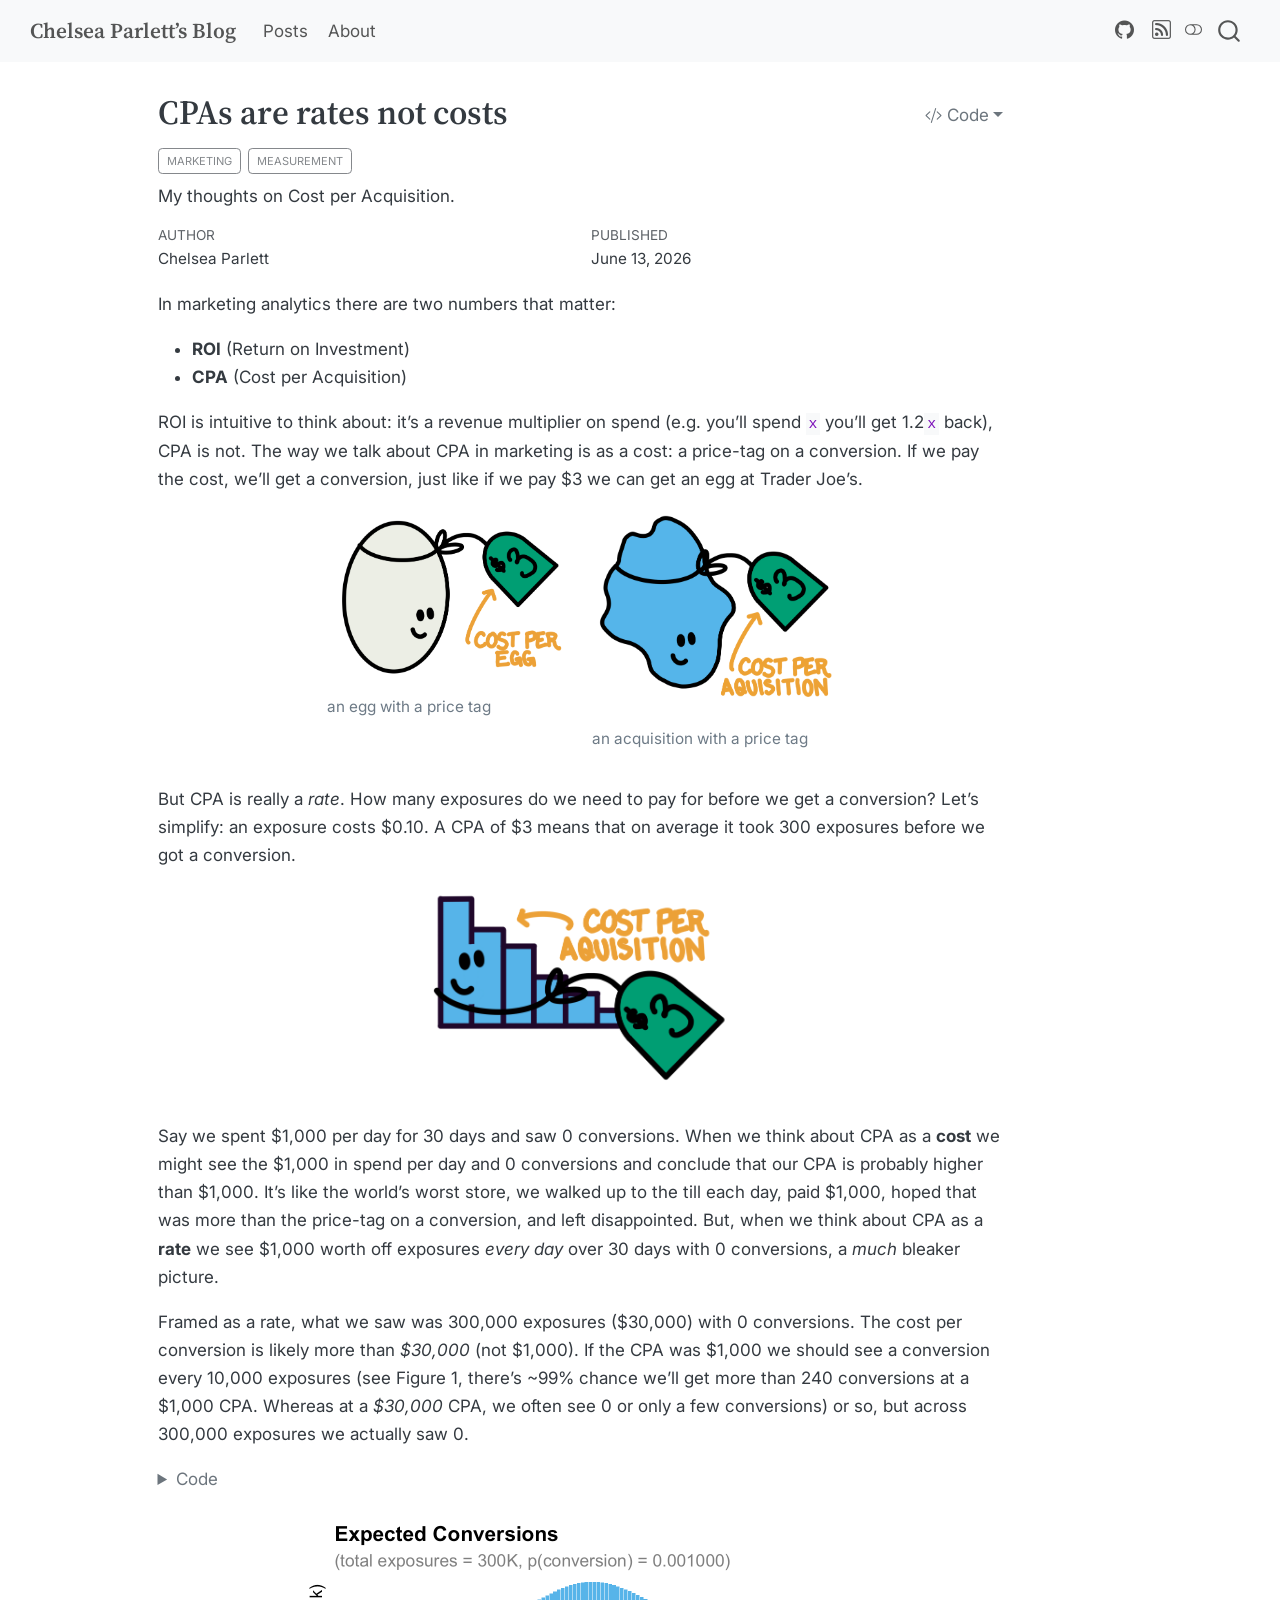
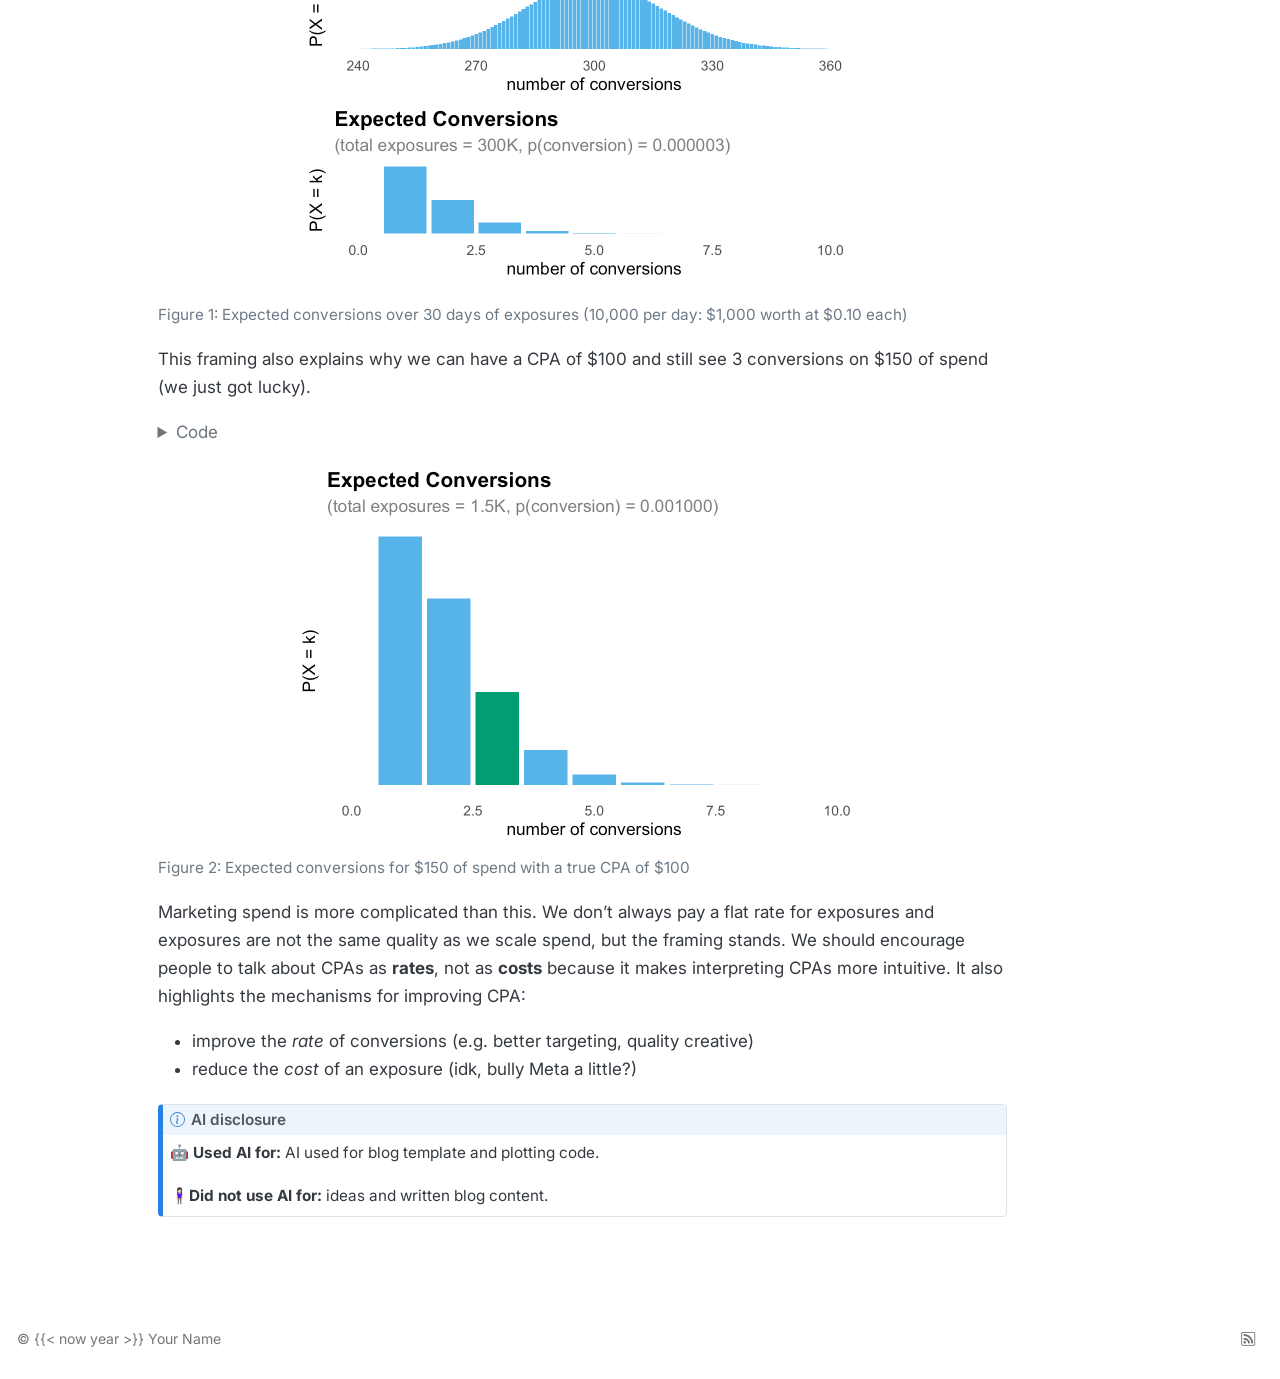
==== docs/posts/2026-06-13-cpa/index.html @ 763ab8b7 "fixed typo" ====
<!DOCTYPE html>
<html xmlns="http://www.w3.org/1999/xhtml" lang="en" xml:lang="en"><head>

<meta charset="utf-8">
<meta name="generator" content="quarto-1.7.33">

<meta name="viewport" content="width=device-width, initial-scale=1.0, user-scalable=yes">

<meta name="author" content="Chelsea Parlett">
<meta name="dcterms.date" content="2026-06-13">
<meta name="description" content="My thoughts on Cost per Acquisition.">

<title>CPAs are rates not costs – Chelsea Parlett’s Blog</title>
<style>
code{white-space: pre-wrap;}
span.smallcaps{font-variant: small-caps;}
div.columns{display: flex; gap: min(4vw, 1.5em);}
div.column{flex: auto; overflow-x: auto;}
div.hanging-indent{margin-left: 1.5em; text-indent: -1.5em;}
ul.task-list{list-style: none;}
ul.task-list li input[type="checkbox"] {
  width: 0.8em;
  margin: 0 0.8em 0.2em -1em; /* quarto-specific, see https://github.com/quarto-dev/quarto-cli/issues/4556 */ 
  vertical-align: middle;
}
/* CSS for syntax highlighting */
html { -webkit-text-size-adjust: 100%; }
pre > code.sourceCode { white-space: pre; position: relative; }
pre > code.sourceCode > span { display: inline-block; line-height: 1.25; }
pre > code.sourceCode > span:empty { height: 1.2em; }
.sourceCode { overflow: visible; }
code.sourceCode > span { color: inherit; text-decoration: inherit; }
div.sourceCode { margin: 1em 0; }
pre.sourceCode { margin: 0; }
@media screen {
div.sourceCode { overflow: auto; }
}
@media print {
pre > code.sourceCode { white-space: pre-wrap; }
pre > code.sourceCode > span { text-indent: -5em; padding-left: 5em; }
}
pre.numberSource code
  { counter-reset: source-line 0; }
pre.numberSource code > span
  { position: relative; left: -4em; counter-increment: source-line; }
pre.numberSource code > span > a:first-child::before
  { content: counter(source-line);
    position: relative; left: -1em; text-align: right; vertical-align: baseline;
    border: none; display: inline-block;
    -webkit-touch-callout: none; -webkit-user-select: none;
    -khtml-user-select: none; -moz-user-select: none;
    -ms-user-select: none; user-select: none;
    padding: 0 4px; width: 4em;
  }
pre.numberSource { margin-left: 3em;  padding-left: 4px; }
div.sourceCode
  {   }
@media screen {
pre > code.sourceCode > span > a:first-child::before { text-decoration: underline; }
}
</style>


<script src="../../site_libs/quarto-nav/quarto-nav.js"></script>
<script src="../../site_libs/quarto-nav/headroom.min.js"></script>
<script src="../../site_libs/clipboard/clipboard.min.js"></script>
<script src="../../site_libs/quarto-search/autocomplete.umd.js"></script>
<script src="../../site_libs/quarto-search/fuse.min.js"></script>
<script src="../../site_libs/quarto-search/quarto-search.js"></script>
<meta name="quarto:offset" content="../../">
<script src="../../site_libs/quarto-html/quarto.js" type="module"></script>
<script src="../../site_libs/quarto-html/tabsets/tabsets.js" type="module"></script>
<script src="../../site_libs/quarto-html/popper.min.js"></script>
<script src="../../site_libs/quarto-html/tippy.umd.min.js"></script>
<script src="../../site_libs/quarto-html/anchor.min.js"></script>
<link href="../../site_libs/quarto-html/tippy.css" rel="stylesheet">
<link href="../../site_libs/quarto-html/quarto-syntax-highlighting-59898bd1c6b9d2bb783127feaa000c76.css" rel="stylesheet" class="quarto-color-scheme" id="quarto-text-highlighting-styles">
<link href="../../site_libs/quarto-html/quarto-syntax-highlighting-dark-d329e753491efaeac79c98c4b193a686.css" rel="stylesheet" class="quarto-color-scheme quarto-color-alternate" id="quarto-text-highlighting-styles">
<link href="../../site_libs/quarto-html/quarto-syntax-highlighting-59898bd1c6b9d2bb783127feaa000c76.css" rel="stylesheet" class="quarto-color-scheme-extra" id="quarto-text-highlighting-styles">
<script src="../../site_libs/bootstrap/bootstrap.min.js"></script>
<link href="../../site_libs/bootstrap/bootstrap-icons.css" rel="stylesheet">
<link href="../../site_libs/bootstrap/bootstrap-3fb32d8e5eb810f35914033a44e38000.min.css" rel="stylesheet" append-hash="true" class="quarto-color-scheme" id="quarto-bootstrap" data-mode="light">
<link href="../../site_libs/bootstrap/bootstrap-dark-bc5a96fab0b6ddd3ded71b1564d7704a.min.css" rel="stylesheet" append-hash="true" class="quarto-color-scheme quarto-color-alternate" id="quarto-bootstrap" data-mode="dark">
<link href="../../site_libs/bootstrap/bootstrap-3fb32d8e5eb810f35914033a44e38000.min.css" rel="stylesheet" append-hash="true" class="quarto-color-scheme-extra" id="quarto-bootstrap" data-mode="light">
<script id="quarto-search-options" type="application/json">{
  "location": "navbar",
  "copy-button": false,
  "collapse-after": 3,
  "panel-placement": "end",
  "type": "overlay",
  "limit": 50,
  "keyboard-shortcut": [
    "f",
    "/",
    "s"
  ],
  "show-item-context": false,
  "language": {
    "search-no-results-text": "No results",
    "search-matching-documents-text": "matching documents",
    "search-copy-link-title": "Copy link to search",
    "search-hide-matches-text": "Hide additional matches",
    "search-more-match-text": "more match in this document",
    "search-more-matches-text": "more matches in this document",
    "search-clear-button-title": "Clear",
    "search-text-placeholder": "",
    "search-detached-cancel-button-title": "Cancel",
    "search-submit-button-title": "Submit",
    "search-label": "Search"
  }
}</script>


<link rel="stylesheet" href="../../styles.css">
</head>

<body class="nav-fixed quarto-light"><script id="quarto-html-before-body" type="application/javascript">
    const toggleBodyColorMode = (bsSheetEl) => {
      const mode = bsSheetEl.getAttribute("data-mode");
      const bodyEl = window.document.querySelector("body");
      if (mode === "dark") {
        bodyEl.classList.add("quarto-dark");
        bodyEl.classList.remove("quarto-light");
      } else {
        bodyEl.classList.add("quarto-light");
        bodyEl.classList.remove("quarto-dark");
      }
    }
    const toggleBodyColorPrimary = () => {
      const bsSheetEl = window.document.querySelector("link#quarto-bootstrap:not([rel=disabled-stylesheet])");
      if (bsSheetEl) {
        toggleBodyColorMode(bsSheetEl);
      }
    }
    const setColorSchemeToggle = (alternate) => {
      const toggles = window.document.querySelectorAll('.quarto-color-scheme-toggle');
      for (let i=0; i < toggles.length; i++) {
        const toggle = toggles[i];
        if (toggle) {
          if (alternate) {
            toggle.classList.add("alternate");
          } else {
            toggle.classList.remove("alternate");
          }
        }
      }
    };
    const toggleColorMode = (alternate) => {
      // Switch the stylesheets
      const primaryStylesheets = window.document.querySelectorAll('link.quarto-color-scheme:not(.quarto-color-alternate)');
      const alternateStylesheets = window.document.querySelectorAll('link.quarto-color-scheme.quarto-color-alternate');
      manageTransitions('#quarto-margin-sidebar .nav-link', false);
      if (alternate) {
        // note: dark is layered on light, we don't disable primary!
        enableStylesheet(alternateStylesheets);
        for (const sheetNode of alternateStylesheets) {
          if (sheetNode.id === "quarto-bootstrap") {
            toggleBodyColorMode(sheetNode);
          }
        }
      } else {
        disableStylesheet(alternateStylesheets);
        enableStylesheet(primaryStylesheets)
        toggleBodyColorPrimary();
      }
      manageTransitions('#quarto-margin-sidebar .nav-link', true);
      // Switch the toggles
      setColorSchemeToggle(alternate)
      // Hack to workaround the fact that safari doesn't
      // properly recolor the scrollbar when toggling (#1455)
      if (navigator.userAgent.indexOf('Safari') > 0 && navigator.userAgent.indexOf('Chrome') == -1) {
        manageTransitions("body", false);
        window.scrollTo(0, 1);
        setTimeout(() => {
          window.scrollTo(0, 0);
          manageTransitions("body", true);
        }, 40);
      }
    }
    const disableStylesheet = (stylesheets) => {
      for (let i=0; i < stylesheets.length; i++) {
        const stylesheet = stylesheets[i];
        stylesheet.rel = 'disabled-stylesheet';
      }
    }
    const enableStylesheet = (stylesheets) => {
      for (let i=0; i < stylesheets.length; i++) {
        const stylesheet = stylesheets[i];
        if(stylesheet.rel !== 'stylesheet') { // for Chrome, which will still FOUC without this check
          stylesheet.rel = 'stylesheet';
        }
      }
    }
    const manageTransitions = (selector, allowTransitions) => {
      const els = window.document.querySelectorAll(selector);
      for (let i=0; i < els.length; i++) {
        const el = els[i];
        if (allowTransitions) {
          el.classList.remove('notransition');
        } else {
          el.classList.add('notransition');
        }
      }
    }
    const isFileUrl = () => {
      return window.location.protocol === 'file:';
    }
    const hasAlternateSentinel = () => {
      let styleSentinel = getColorSchemeSentinel();
      if (styleSentinel !== null) {
        return styleSentinel === "alternate";
      } else {
        return false;
      }
    }
    const setStyleSentinel = (alternate) => {
      const value = alternate ? "alternate" : "default";
      if (!isFileUrl()) {
        window.localStorage.setItem("quarto-color-scheme", value);
      } else {
        localAlternateSentinel = value;
      }
    }
    const getColorSchemeSentinel = () => {
      if (!isFileUrl()) {
        const storageValue = window.localStorage.getItem("quarto-color-scheme");
        return storageValue != null ? storageValue : localAlternateSentinel;
      } else {
        return localAlternateSentinel;
      }
    }
    const toggleGiscusIfUsed = (isAlternate, darkModeDefault) => {
      const baseTheme = document.querySelector('#giscus-base-theme')?.value ?? 'light';
      const alternateTheme = document.querySelector('#giscus-alt-theme')?.value ?? 'dark';
      let newTheme = '';
      if(authorPrefersDark) {
        newTheme = isAlternate ? baseTheme : alternateTheme;
      } else {
        newTheme = isAlternate ? alternateTheme : baseTheme;
      }
      const changeGiscusTheme = () => {
        // From: https://github.com/giscus/giscus/issues/336
        const sendMessage = (message) => {
          const iframe = document.querySelector('iframe.giscus-frame');
          if (!iframe) return;
          iframe.contentWindow.postMessage({ giscus: message }, 'https://giscus.app');
        }
        sendMessage({
          setConfig: {
            theme: newTheme
          }
        });
      }
      const isGiscussLoaded = window.document.querySelector('iframe.giscus-frame') !== null;
      if (isGiscussLoaded) {
        changeGiscusTheme();
      }
    };
    const authorPrefersDark = false;
    const darkModeDefault = authorPrefersDark;
      document.querySelector('link#quarto-text-highlighting-styles.quarto-color-scheme-extra').rel = 'disabled-stylesheet';
      document.querySelector('link#quarto-bootstrap.quarto-color-scheme-extra').rel = 'disabled-stylesheet';
    let localAlternateSentinel = darkModeDefault ? 'alternate' : 'default';
    // Dark / light mode switch
    window.quartoToggleColorScheme = () => {
      // Read the current dark / light value
      let toAlternate = !hasAlternateSentinel();
      toggleColorMode(toAlternate);
      setStyleSentinel(toAlternate);
      toggleGiscusIfUsed(toAlternate, darkModeDefault);
      window.dispatchEvent(new Event('resize'));
    };
    // Switch to dark mode if need be
    if (hasAlternateSentinel()) {
      toggleColorMode(true);
    } else {
      toggleColorMode(false);
    }
  </script>

<div id="quarto-search-results"></div>
  <header id="quarto-header" class="headroom fixed-top">
    <nav class="navbar navbar-expand-lg " data-bs-theme="dark">
      <div class="navbar-container container-fluid">
      <div class="navbar-brand-container mx-auto">
    <a class="navbar-brand" href="../../index.html">
    <span class="navbar-title">Chelsea Parlett’s Blog</span>
    </a>
  </div>
            <div id="quarto-search" class="" title="Search"></div>
          <button class="navbar-toggler" type="button" data-bs-toggle="collapse" data-bs-target="#navbarCollapse" aria-controls="navbarCollapse" role="menu" aria-expanded="false" aria-label="Toggle navigation" onclick="if (window.quartoToggleHeadroom) { window.quartoToggleHeadroom(); }">
  <span class="navbar-toggler-icon"></span>
</button>
          <div class="collapse navbar-collapse" id="navbarCollapse">
            <ul class="navbar-nav navbar-nav-scroll me-auto">
  <li class="nav-item">
    <a class="nav-link" href="../../index.html"> 
<span class="menu-text">Posts</span></a>
  </li>  
  <li class="nav-item">
    <a class="nav-link" href="../../about.html"> 
<span class="menu-text">About</span></a>
  </li>  
</ul>
            <ul class="navbar-nav navbar-nav-scroll ms-auto">
  <li class="nav-item compact">
    <a class="nav-link" href="https://github.com/chelseaparlett"> <i class="bi bi-github" role="img" aria-label="GitHub">
</i> 
<span class="menu-text"></span></a>
  </li>  
  <li class="nav-item compact">
    <a class="nav-link" href="../../index.xml"> <i class="bi bi-rss" role="img" aria-label="RSS">
</i> 
<span class="menu-text"></span></a>
  </li>  
</ul>
          </div> <!-- /navcollapse -->
            <div class="quarto-navbar-tools">
  <a href="" class="quarto-color-scheme-toggle quarto-navigation-tool  px-1" onclick="window.quartoToggleColorScheme(); return false;" title="Toggle dark mode"><i class="bi"></i></a>
</div>
      </div> <!-- /container-fluid -->
    </nav>
</header>
<!-- content -->
<div id="quarto-content" class="quarto-container page-columns page-rows-contents page-layout-article page-navbar">
<!-- sidebar -->
<!-- margin-sidebar -->
    <div id="quarto-margin-sidebar" class="sidebar margin-sidebar zindex-bottom">
        
    </div>
<!-- main -->
<main class="content" id="quarto-document-content">


<header id="title-block-header" class="quarto-title-block default">
<div class="quarto-title">
<div class="quarto-title-block"><div><h1 class="title">CPAs are rates not costs</h1><button type="button" class="btn code-tools-button dropdown-toggle" id="quarto-code-tools-menu" data-bs-toggle="dropdown" aria-expanded="false"><i class="bi"></i> Code</button><ul class="dropdown-menu dropdown-menu-end" aria-labelelledby="quarto-code-tools-menu"><li><a id="quarto-show-all-code" class="dropdown-item" href="javascript:void(0)" role="button">Show All Code</a></li><li><a id="quarto-hide-all-code" class="dropdown-item" href="javascript:void(0)" role="button">Hide All Code</a></li><li><hr class="dropdown-divider"></li><li><a id="quarto-view-source" class="dropdown-item" href="javascript:void(0)" role="button">View Source</a></li></ul></div></div>
  <div class="quarto-categories">
    <div class="quarto-category">marketing</div>
    <div class="quarto-category">measurement</div>
  </div>
  </div>

<div>
  <div class="description">
    My thoughts on Cost per Acquisition.
  </div>
</div>


<div class="quarto-title-meta">

    <div>
    <div class="quarto-title-meta-heading">Author</div>
    <div class="quarto-title-meta-contents">
             <p>Chelsea Parlett </p>
          </div>
  </div>
    
    <div>
    <div class="quarto-title-meta-heading">Published</div>
    <div class="quarto-title-meta-contents">
      <p class="date">June 13, 2026</p>
    </div>
  </div>
  
    
  </div>
  


</header>


<p>In marketing analytics there are two numbers that matter:</p>
<ul>
<li><strong>ROI</strong> (Return on Investment)</li>
<li><strong>CPA</strong> (Cost per Acquisition)</li>
</ul>
<p>ROI is intuitive to think about: it’s a revenue multiplier on spend (e.g.&nbsp;you’ll spend <code>x</code> you’ll get 1.2<code>x</code> back), CPA is not. The way we talk about CPA in marketing is as a cost: a price-tag on a conversion. If we pay the cost, we’ll get a conversion, just like if we pay $3 we can get an egg at Trader Joe’s.</p>
<div style="width: 60%; margin: 0 auto;">
<div class="quarto-layout-panel" data-layout="[30,30]">
<div class="quarto-layout-row">
<div class="quarto-layout-cell" style="flex-basis: 50.0%;justify-content: flex-start;">
<div class="quarto-figure quarto-figure-center">
<figure class="figure">
<p><img src="costperegg.png" class="img-fluid figure-img" width="423"></p>
<figcaption>an egg with a price tag</figcaption>
</figure>
</div>
</div>
<div class="quarto-layout-cell" style="flex-basis: 50.0%;justify-content: flex-start;">
<div class="quarto-figure quarto-figure-center">
<figure class="figure">
<p><img src="costperacquisition.png" class="img-fluid figure-img" width="394"></p>
<figcaption>an acquisition with a price tag</figcaption>
</figure>
</div>
</div>
</div>
</div>
</div>
<p>But CPA is really a <em>rate</em>. How many exposures do we need to pay for before we get a conversion? Let’s simplify: an exposure costs $0.10. A CPA of $3 means that on average it took 300 exposures before we got a conversion.</p>
<div class="quarto-figure quarto-figure-center">
<figure class="figure">
<p><img src="costperacquisitionrate.png" class="img-fluid quarto-figure quarto-figure-center figure-img" width="328"></p>
</figure>
</div>
<p>Say we spent $1,000 per day for 30 days and saw 0 conversions. When we think about CPA as a <strong>cost</strong> we might see the $1,000 in spend per day and 0 conversions and conclude that our CPA is probably higher than $1,000. It’s like the world’s worst store, we walked up to the till each day, paid $1,000, hoped that was more than the price-tag on a conversion, and left disappointed. But, when we think about CPA as a <strong>rate</strong> we see $1,000 worth off exposures <em>every day</em> over 30 days with 0 conversions, a <em>much</em> bleaker picture.</p>
<p>Framed as a rate, what we saw was 300,000 exposures ($30,000) with 0 conversions. The cost per conversion is likely more than <em>$30,000</em> (not $1,000). If the CPA was $1,000 we should see a conversion every 10,000 exposures (see Figure 1, there’s ~99% chance we’ll get more than 240 conversions at a $1,000 CPA. Whereas at a <em>$30,000</em> CPA, we often see 0 or only a few conversions) or so, but across 300,000 exposures we actually saw 0.</p>
<div class="cell">
<details class="code-fold">
<summary>Code</summary>
<div class="sourceCode cell-code" id="cb1"><pre class="sourceCode r code-with-copy"><code class="sourceCode r"><span id="cb1-1"><a href="#cb1-1" aria-hidden="true" tabindex="-1"></a><span class="fu">library</span>(ggplot2)</span>
<span id="cb1-2"><a href="#cb1-2" aria-hidden="true" tabindex="-1"></a><span class="fu">library</span>(patchwork)</span>
<span id="cb1-3"><a href="#cb1-3" aria-hidden="true" tabindex="-1"></a></span>
<span id="cb1-4"><a href="#cb1-4" aria-hidden="true" tabindex="-1"></a>plot_binomial <span class="ot">&lt;-</span> <span class="cf">function</span>(n, p, min, max) {</span>
<span id="cb1-5"><a href="#cb1-5" aria-hidden="true" tabindex="-1"></a>  k <span class="ot">&lt;-</span> <span class="dv">0</span><span class="sc">:</span>n</span>
<span id="cb1-6"><a href="#cb1-6" aria-hidden="true" tabindex="-1"></a>  prob <span class="ot">&lt;-</span> <span class="fu">dbinom</span>(k, <span class="at">size =</span> n, <span class="at">prob =</span> p)</span>
<span id="cb1-7"><a href="#cb1-7" aria-hidden="true" tabindex="-1"></a>  </span>
<span id="cb1-8"><a href="#cb1-8" aria-hidden="true" tabindex="-1"></a>  df <span class="ot">&lt;-</span> <span class="fu">data.frame</span>(<span class="at">k =</span> k, <span class="at">prob =</span> prob)</span>
<span id="cb1-9"><a href="#cb1-9" aria-hidden="true" tabindex="-1"></a>  </span>
<span id="cb1-10"><a href="#cb1-10" aria-hidden="true" tabindex="-1"></a>  <span class="fu">ggplot</span>(df, <span class="fu">aes</span>(<span class="at">x =</span> k, <span class="at">y =</span> prob)) <span class="sc">+</span></span>
<span id="cb1-11"><a href="#cb1-11" aria-hidden="true" tabindex="-1"></a>    <span class="fu">geom_histogram</span>(<span class="at">stat =</span> <span class="st">"identity"</span>, <span class="at">fill =</span> <span class="st">"#56B4E9"</span>) <span class="sc">+</span></span>
<span id="cb1-12"><a href="#cb1-12" aria-hidden="true" tabindex="-1"></a>    <span class="fu">labs</span>(</span>
<span id="cb1-13"><a href="#cb1-13" aria-hidden="true" tabindex="-1"></a>      <span class="at">title =</span> <span class="st">"Expected Conversions"</span>,</span>
<span id="cb1-14"><a href="#cb1-14" aria-hidden="true" tabindex="-1"></a>      <span class="at">subtitle =</span> <span class="fu">sprintf</span>(<span class="st">"(total exposures = %.0fK, p(conversion) = %.6f)"</span>, n<span class="sc">/</span><span class="dv">1000</span>, p),</span>
<span id="cb1-15"><a href="#cb1-15" aria-hidden="true" tabindex="-1"></a>      <span class="at">x =</span> <span class="st">"number of conversions"</span>,</span>
<span id="cb1-16"><a href="#cb1-16" aria-hidden="true" tabindex="-1"></a>      <span class="at">y =</span> <span class="st">"P(X = k)"</span></span>
<span id="cb1-17"><a href="#cb1-17" aria-hidden="true" tabindex="-1"></a>    ) <span class="sc">+</span></span>
<span id="cb1-18"><a href="#cb1-18" aria-hidden="true" tabindex="-1"></a>    <span class="fu">theme_minimal</span>(<span class="at">base_size =</span> <span class="dv">13</span>) <span class="sc">+</span></span>
<span id="cb1-19"><a href="#cb1-19" aria-hidden="true" tabindex="-1"></a>    <span class="fu">theme</span>(</span>
<span id="cb1-20"><a href="#cb1-20" aria-hidden="true" tabindex="-1"></a>      <span class="at">panel.grid.major =</span> <span class="fu">element_blank</span>(),</span>
<span id="cb1-21"><a href="#cb1-21" aria-hidden="true" tabindex="-1"></a>      <span class="at">panel.grid.minor   =</span> <span class="fu">element_blank</span>(),</span>
<span id="cb1-22"><a href="#cb1-22" aria-hidden="true" tabindex="-1"></a>      <span class="at">plot.title         =</span> <span class="fu">element_text</span>(<span class="at">face =</span> <span class="st">"bold"</span>),</span>
<span id="cb1-23"><a href="#cb1-23" aria-hidden="true" tabindex="-1"></a>      <span class="at">plot.subtitle      =</span> <span class="fu">element_text</span>(<span class="at">color =</span> <span class="st">"grey50"</span>),</span>
<span id="cb1-24"><a href="#cb1-24" aria-hidden="true" tabindex="-1"></a>      <span class="at">axis.text.y =</span> <span class="fu">element_blank</span>(),</span>
<span id="cb1-25"><a href="#cb1-25" aria-hidden="true" tabindex="-1"></a>      <span class="at">axis.ticks.y =</span> <span class="fu">element_blank</span>()</span>
<span id="cb1-26"><a href="#cb1-26" aria-hidden="true" tabindex="-1"></a>    ) <span class="sc">+</span> </span>
<span id="cb1-27"><a href="#cb1-27" aria-hidden="true" tabindex="-1"></a>    <span class="fu">xlim</span>(<span class="fu">c</span>(min,max))</span>
<span id="cb1-28"><a href="#cb1-28" aria-hidden="true" tabindex="-1"></a>}</span>
<span id="cb1-29"><a href="#cb1-29" aria-hidden="true" tabindex="-1"></a></span>
<span id="cb1-30"><a href="#cb1-30" aria-hidden="true" tabindex="-1"></a><span class="co"># example call</span></span>
<span id="cb1-31"><a href="#cb1-31" aria-hidden="true" tabindex="-1"></a>x <span class="ot">&lt;-</span> <span class="fu">plot_binomial</span>(<span class="at">n =</span> <span class="dv">300000</span>, <span class="at">p =</span> <span class="dv">1</span><span class="sc">/</span><span class="dv">1000</span>,<span class="dv">240</span>,<span class="dv">360</span>)</span>
<span id="cb1-32"><a href="#cb1-32" aria-hidden="true" tabindex="-1"></a>y <span class="ot">&lt;-</span> <span class="fu">plot_binomial</span>(<span class="at">n =</span> <span class="dv">300000</span>, <span class="at">p =</span> <span class="dv">1</span><span class="sc">/</span><span class="dv">300000</span>,<span class="dv">0</span>,<span class="dv">10</span>)</span>
<span id="cb1-33"><a href="#cb1-33" aria-hidden="true" tabindex="-1"></a>x<span class="sc">/</span>y</span></code><button title="Copy to Clipboard" class="code-copy-button"><i class="bi"></i></button></pre></div>
</details>
<div class="cell-output-display">
<div id="fig-binomial-1" class="quarto-float quarto-figure quarto-figure-center anchored">
<figure class="quarto-float quarto-float-fig figure">
<div aria-describedby="fig-binomial-1-caption-0ceaefa1-69ba-4598-a22c-09a6ac19f8ca">
<img src="index_files/figure-html/fig-binomial-1-1.png" class="img-fluid figure-img" width="576">
</div>
<figcaption class="quarto-float-caption-bottom quarto-float-caption quarto-float-fig" id="fig-binomial-1-caption-0ceaefa1-69ba-4598-a22c-09a6ac19f8ca">
Figure&nbsp;1: Expected conversions over 30 days of exposures (10,000 per day: $1,000 worth at $0.10 each)
</figcaption>
</figure>
</div>
</div>
</div>
<p>This framing also explains why we can have a CPA of $100 and still see 3 conversions on $150 of spend (we just got lucky).</p>
<div class="cell">
<details class="code-fold">
<summary>Code</summary>
<div class="sourceCode cell-code" id="cb2"><pre class="sourceCode r code-with-copy"><code class="sourceCode r"><span id="cb2-1"><a href="#cb2-1" aria-hidden="true" tabindex="-1"></a><span class="fu">library</span>(ggplot2)</span>
<span id="cb2-2"><a href="#cb2-2" aria-hidden="true" tabindex="-1"></a><span class="fu">library</span>(patchwork)</span>
<span id="cb2-3"><a href="#cb2-3" aria-hidden="true" tabindex="-1"></a></span>
<span id="cb2-4"><a href="#cb2-4" aria-hidden="true" tabindex="-1"></a>plot_binomial <span class="ot">&lt;-</span> <span class="cf">function</span>(n, p, min, max, <span class="at">hl =</span> <span class="dv">3</span>) {</span>
<span id="cb2-5"><a href="#cb2-5" aria-hidden="true" tabindex="-1"></a>  k <span class="ot">&lt;-</span> <span class="dv">0</span><span class="sc">:</span>n</span>
<span id="cb2-6"><a href="#cb2-6" aria-hidden="true" tabindex="-1"></a>  prob <span class="ot">&lt;-</span> <span class="fu">dbinom</span>(k, <span class="at">size =</span> n, <span class="at">prob =</span> p)</span>
<span id="cb2-7"><a href="#cb2-7" aria-hidden="true" tabindex="-1"></a>  </span>
<span id="cb2-8"><a href="#cb2-8" aria-hidden="true" tabindex="-1"></a>  df <span class="ot">&lt;-</span> <span class="fu">data.frame</span>(<span class="at">k =</span> k, <span class="at">prob =</span> prob)</span>
<span id="cb2-9"><a href="#cb2-9" aria-hidden="true" tabindex="-1"></a>  df<span class="sc">$</span>highlight <span class="ot">&lt;-</span> <span class="fu">ifelse</span>(k <span class="sc">==</span> hl, <span class="st">"yes"</span>, <span class="st">"no"</span>)</span>
<span id="cb2-10"><a href="#cb2-10" aria-hidden="true" tabindex="-1"></a>  </span>
<span id="cb2-11"><a href="#cb2-11" aria-hidden="true" tabindex="-1"></a>  <span class="fu">ggplot</span>(df, <span class="fu">aes</span>(<span class="at">x =</span> k, <span class="at">y =</span> prob, <span class="at">fill =</span> highlight)) <span class="sc">+</span></span>
<span id="cb2-12"><a href="#cb2-12" aria-hidden="true" tabindex="-1"></a>    <span class="fu">geom_histogram</span>(<span class="at">stat =</span> <span class="st">"identity"</span>) <span class="sc">+</span></span>
<span id="cb2-13"><a href="#cb2-13" aria-hidden="true" tabindex="-1"></a>      <span class="fu">scale_fill_manual</span>(<span class="at">values =</span> <span class="fu">c</span>(<span class="st">"yes"</span> <span class="ot">=</span> <span class="st">"#009E73"</span>, <span class="st">"no"</span> <span class="ot">=</span> <span class="st">"#56B4E9"</span>), <span class="at">guide =</span> <span class="st">"none"</span>) <span class="sc">+</span></span>
<span id="cb2-14"><a href="#cb2-14" aria-hidden="true" tabindex="-1"></a>    <span class="fu">labs</span>(</span>
<span id="cb2-15"><a href="#cb2-15" aria-hidden="true" tabindex="-1"></a>      <span class="at">title =</span> <span class="st">"Expected Conversions"</span>,</span>
<span id="cb2-16"><a href="#cb2-16" aria-hidden="true" tabindex="-1"></a>      <span class="at">subtitle =</span> <span class="fu">sprintf</span>(<span class="st">"(total exposures = %.1fK, p(conversion) = %.6f)"</span>, n<span class="sc">/</span><span class="dv">1000</span>, p),</span>
<span id="cb2-17"><a href="#cb2-17" aria-hidden="true" tabindex="-1"></a>      <span class="at">x =</span> <span class="st">"number of conversions"</span>,</span>
<span id="cb2-18"><a href="#cb2-18" aria-hidden="true" tabindex="-1"></a>      <span class="at">y =</span> <span class="st">"P(X = k)"</span></span>
<span id="cb2-19"><a href="#cb2-19" aria-hidden="true" tabindex="-1"></a>    ) <span class="sc">+</span></span>
<span id="cb2-20"><a href="#cb2-20" aria-hidden="true" tabindex="-1"></a>    <span class="fu">theme_minimal</span>(<span class="at">base_size =</span> <span class="dv">13</span>) <span class="sc">+</span></span>
<span id="cb2-21"><a href="#cb2-21" aria-hidden="true" tabindex="-1"></a>    <span class="fu">theme</span>(</span>
<span id="cb2-22"><a href="#cb2-22" aria-hidden="true" tabindex="-1"></a>      <span class="at">panel.grid.major =</span> <span class="fu">element_blank</span>(),</span>
<span id="cb2-23"><a href="#cb2-23" aria-hidden="true" tabindex="-1"></a>      <span class="at">panel.grid.minor   =</span> <span class="fu">element_blank</span>(),</span>
<span id="cb2-24"><a href="#cb2-24" aria-hidden="true" tabindex="-1"></a>      <span class="at">plot.title         =</span> <span class="fu">element_text</span>(<span class="at">face =</span> <span class="st">"bold"</span>),</span>
<span id="cb2-25"><a href="#cb2-25" aria-hidden="true" tabindex="-1"></a>      <span class="at">plot.subtitle      =</span> <span class="fu">element_text</span>(<span class="at">color =</span> <span class="st">"grey50"</span>),</span>
<span id="cb2-26"><a href="#cb2-26" aria-hidden="true" tabindex="-1"></a>      <span class="at">axis.text.y =</span> <span class="fu">element_blank</span>(),</span>
<span id="cb2-27"><a href="#cb2-27" aria-hidden="true" tabindex="-1"></a>      <span class="at">axis.ticks.y =</span> <span class="fu">element_blank</span>()</span>
<span id="cb2-28"><a href="#cb2-28" aria-hidden="true" tabindex="-1"></a>    ) <span class="sc">+</span> </span>
<span id="cb2-29"><a href="#cb2-29" aria-hidden="true" tabindex="-1"></a>    <span class="fu">xlim</span>(<span class="fu">c</span>(min,max))</span>
<span id="cb2-30"><a href="#cb2-30" aria-hidden="true" tabindex="-1"></a>}</span>
<span id="cb2-31"><a href="#cb2-31" aria-hidden="true" tabindex="-1"></a></span>
<span id="cb2-32"><a href="#cb2-32" aria-hidden="true" tabindex="-1"></a><span class="co"># example call</span></span>
<span id="cb2-33"><a href="#cb2-33" aria-hidden="true" tabindex="-1"></a>x <span class="ot">&lt;-</span> <span class="fu">plot_binomial</span>(<span class="at">n =</span> <span class="dv">150</span><span class="sc">/</span><span class="fl">0.1</span>, <span class="co"># 0.10 per conversion</span></span>
<span id="cb2-34"><a href="#cb2-34" aria-hidden="true" tabindex="-1"></a>                   <span class="at">p =</span> <span class="dv">1</span><span class="sc">/</span>(<span class="dv">100</span><span class="sc">/</span><span class="fl">0.1</span>), <span class="co"># expect conversion every 100/0.1 exposures</span></span>
<span id="cb2-35"><a href="#cb2-35" aria-hidden="true" tabindex="-1"></a>                  <span class="dv">0</span>,<span class="dv">10</span>)</span>
<span id="cb2-36"><a href="#cb2-36" aria-hidden="true" tabindex="-1"></a>x</span></code><button title="Copy to Clipboard" class="code-copy-button"><i class="bi"></i></button></pre></div>
</details>
<div class="cell-output-display">
<div id="fig-binomial-2" class="quarto-float quarto-figure quarto-figure-center anchored">
<figure class="quarto-float quarto-float-fig figure">
<div aria-describedby="fig-binomial-2-caption-0ceaefa1-69ba-4598-a22c-09a6ac19f8ca">
<img src="index_files/figure-html/fig-binomial-2-1.png" class="img-fluid figure-img" width="576">
</div>
<figcaption class="quarto-float-caption-bottom quarto-float-caption quarto-float-fig" id="fig-binomial-2-caption-0ceaefa1-69ba-4598-a22c-09a6ac19f8ca">
Figure&nbsp;2: Expected conversions for $150 of spend with a true CPA of $100
</figcaption>
</figure>
</div>
</div>
</div>
<p>Marketing spend is more complicated than this. We don’t always pay a flat rate for exposures and exposures are not the same quality as we scale spend, but the framing stands. We should encourage people to talk about CPAs as <strong>rates</strong>, not as <strong>costs</strong> because it makes interpreting CPAs more intuitive. It also highlights the mechanisms for improving CPA:</p>
<ul>
<li>improve the <em>rate</em> of conversions (e.g.&nbsp;better targeting, quality creative)</li>
<li>reduce the <em>cost</em> of an exposure (idk, bully Meta a little?)</li>
</ul>
<div class="callout callout-style-default callout-note callout-titled" title="AI disclosure">
<div class="callout-header d-flex align-content-center">
<div class="callout-icon-container">
<i class="callout-icon"></i>
</div>
<div class="callout-title-container flex-fill">
AI disclosure
</div>
</div>
<div class="callout-body-container callout-body">
<p>🤖 <strong>Used AI for:</strong> AI used for blog template and plotting code.</p>
<p><strong>🧍🏻‍♀️Did not use AI for:</strong> ideas and written blog content.</p>
</div>
</div>


<!-- -->


</main> <!-- /main -->
<script id="quarto-html-after-body" type="application/javascript">
  window.document.addEventListener("DOMContentLoaded", function (event) {
    // Ensure there is a toggle, if there isn't float one in the top right
    if (window.document.querySelector('.quarto-color-scheme-toggle') === null) {
      const a = window.document.createElement('a');
      a.classList.add('top-right');
      a.classList.add('quarto-color-scheme-toggle');
      a.href = "";
      a.onclick = function() { try { window.quartoToggleColorScheme(); } catch {} return false; };
      const i = window.document.createElement("i");
      i.classList.add('bi');
      a.appendChild(i);
      window.document.body.appendChild(a);
    }
    setColorSchemeToggle(hasAlternateSentinel())
    const icon = "";
    const anchorJS = new window.AnchorJS();
    anchorJS.options = {
      placement: 'right',
      icon: icon
    };
    anchorJS.add('.anchored');
    const isCodeAnnotation = (el) => {
      for (const clz of el.classList) {
        if (clz.startsWith('code-annotation-')) {                     
          return true;
        }
      }
      return false;
    }
    const onCopySuccess = function(e) {
      // button target
      const button = e.trigger;
      // don't keep focus
      button.blur();
      // flash "checked"
      button.classList.add('code-copy-button-checked');
      var currentTitle = button.getAttribute("title");
      button.setAttribute("title", "Copied!");
      let tooltip;
      if (window.bootstrap) {
        button.setAttribute("data-bs-toggle", "tooltip");
        button.setAttribute("data-bs-placement", "left");
        button.setAttribute("data-bs-title", "Copied!");
        tooltip = new bootstrap.Tooltip(button, 
          { trigger: "manual", 
            customClass: "code-copy-button-tooltip",
            offset: [0, -8]});
        tooltip.show();    
      }
      setTimeout(function() {
        if (tooltip) {
          tooltip.hide();
          button.removeAttribute("data-bs-title");
          button.removeAttribute("data-bs-toggle");
          button.removeAttribute("data-bs-placement");
        }
        button.setAttribute("title", currentTitle);
        button.classList.remove('code-copy-button-checked');
      }, 1000);
      // clear code selection
      e.clearSelection();
    }
    const getTextToCopy = function(trigger) {
        const codeEl = trigger.previousElementSibling.cloneNode(true);
        for (const childEl of codeEl.children) {
          if (isCodeAnnotation(childEl)) {
            childEl.remove();
          }
        }
        return codeEl.innerText;
    }
    const clipboard = new window.ClipboardJS('.code-copy-button:not([data-in-quarto-modal])', {
      text: getTextToCopy
    });
    clipboard.on('success', onCopySuccess);
    if (window.document.getElementById('quarto-embedded-source-code-modal')) {
      const clipboardModal = new window.ClipboardJS('.code-copy-button[data-in-quarto-modal]', {
        text: getTextToCopy,
        container: window.document.getElementById('quarto-embedded-source-code-modal')
      });
      clipboardModal.on('success', onCopySuccess);
    }
    const viewSource = window.document.getElementById('quarto-view-source') ||
                       window.document.getElementById('quarto-code-tools-source');
    if (viewSource) {
      const sourceUrl = viewSource.getAttribute("data-quarto-source-url");
      viewSource.addEventListener("click", function(e) {
        if (sourceUrl) {
          // rstudio viewer pane
          if (/\bcapabilities=\b/.test(window.location)) {
            window.open(sourceUrl);
          } else {
            window.location.href = sourceUrl;
          }
        } else {
          const modal = new bootstrap.Modal(document.getElementById('quarto-embedded-source-code-modal'));
          modal.show();
        }
        return false;
      });
    }
    function toggleCodeHandler(show) {
      return function(e) {
        const detailsSrc = window.document.querySelectorAll(".cell > details > .sourceCode");
        for (let i=0; i<detailsSrc.length; i++) {
          const details = detailsSrc[i].parentElement;
          if (show) {
            details.open = true;
          } else {
            details.removeAttribute("open");
          }
        }
        const cellCodeDivs = window.document.querySelectorAll(".cell > .sourceCode");
        const fromCls = show ? "hidden" : "unhidden";
        const toCls = show ? "unhidden" : "hidden";
        for (let i=0; i<cellCodeDivs.length; i++) {
          const codeDiv = cellCodeDivs[i];
          if (codeDiv.classList.contains(fromCls)) {
            codeDiv.classList.remove(fromCls);
            codeDiv.classList.add(toCls);
          } 
        }
        return false;
      }
    }
    const hideAllCode = window.document.getElementById("quarto-hide-all-code");
    if (hideAllCode) {
      hideAllCode.addEventListener("click", toggleCodeHandler(false));
    }
    const showAllCode = window.document.getElementById("quarto-show-all-code");
    if (showAllCode) {
      showAllCode.addEventListener("click", toggleCodeHandler(true));
    }
      var localhostRegex = new RegExp(/^(?:http|https):\/\/localhost\:?[0-9]*\//);
      var mailtoRegex = new RegExp(/^mailto:/);
        var filterRegex = new RegExp("https:\/\/chelseaparlett\.github\.io\/your-repo\/");
      var isInternal = (href) => {
          return filterRegex.test(href) || localhostRegex.test(href) || mailtoRegex.test(href);
      }
      // Inspect non-navigation links and adorn them if external
     var links = window.document.querySelectorAll('a[href]:not(.nav-link):not(.navbar-brand):not(.toc-action):not(.sidebar-link):not(.sidebar-item-toggle):not(.pagination-link):not(.no-external):not([aria-hidden]):not(.dropdown-item):not(.quarto-navigation-tool):not(.about-link)');
      for (var i=0; i<links.length; i++) {
        const link = links[i];
        if (!isInternal(link.href)) {
          // undo the damage that might have been done by quarto-nav.js in the case of
          // links that we want to consider external
          if (link.dataset.originalHref !== undefined) {
            link.href = link.dataset.originalHref;
          }
        }
      }
    function tippyHover(el, contentFn, onTriggerFn, onUntriggerFn) {
      const config = {
        allowHTML: true,
        maxWidth: 500,
        delay: 100,
        arrow: false,
        appendTo: function(el) {
            return el.parentElement;
        },
        interactive: true,
        interactiveBorder: 10,
        theme: 'quarto',
        placement: 'bottom-start',
      };
      if (contentFn) {
        config.content = contentFn;
      }
      if (onTriggerFn) {
        config.onTrigger = onTriggerFn;
      }
      if (onUntriggerFn) {
        config.onUntrigger = onUntriggerFn;
      }
      window.tippy(el, config); 
    }
    const noterefs = window.document.querySelectorAll('a[role="doc-noteref"]');
    for (var i=0; i<noterefs.length; i++) {
      const ref = noterefs[i];
      tippyHover(ref, function() {
        // use id or data attribute instead here
        let href = ref.getAttribute('data-footnote-href') || ref.getAttribute('href');
        try { href = new URL(href).hash; } catch {}
        const id = href.replace(/^#\/?/, "");
        const note = window.document.getElementById(id);
        if (note) {
          return note.innerHTML;
        } else {
          return "";
        }
      });
    }
    const xrefs = window.document.querySelectorAll('a.quarto-xref');
    const processXRef = (id, note) => {
      // Strip column container classes
      const stripColumnClz = (el) => {
        el.classList.remove("page-full", "page-columns");
        if (el.children) {
          for (const child of el.children) {
            stripColumnClz(child);
          }
        }
      }
      stripColumnClz(note)
      if (id === null || id.startsWith('sec-')) {
        // Special case sections, only their first couple elements
        const container = document.createElement("div");
        if (note.children && note.children.length > 2) {
          container.appendChild(note.children[0].cloneNode(true));
          for (let i = 1; i < note.children.length; i++) {
            const child = note.children[i];
            if (child.tagName === "P" && child.innerText === "") {
              continue;
            } else {
              container.appendChild(child.cloneNode(true));
              break;
            }
          }
          if (window.Quarto?.typesetMath) {
            window.Quarto.typesetMath(container);
          }
          return container.innerHTML
        } else {
          if (window.Quarto?.typesetMath) {
            window.Quarto.typesetMath(note);
          }
          return note.innerHTML;
        }
      } else {
        // Remove any anchor links if they are present
        const anchorLink = note.querySelector('a.anchorjs-link');
        if (anchorLink) {
          anchorLink.remove();
        }
        if (window.Quarto?.typesetMath) {
          window.Quarto.typesetMath(note);
        }
        if (note.classList.contains("callout")) {
          return note.outerHTML;
        } else {
          return note.innerHTML;
        }
      }
    }
    for (var i=0; i<xrefs.length; i++) {
      const xref = xrefs[i];
      tippyHover(xref, undefined, function(instance) {
        instance.disable();
        let url = xref.getAttribute('href');
        let hash = undefined; 
        if (url.startsWith('#')) {
          hash = url;
        } else {
          try { hash = new URL(url).hash; } catch {}
        }
        if (hash) {
          const id = hash.replace(/^#\/?/, "");
          const note = window.document.getElementById(id);
          if (note !== null) {
            try {
              const html = processXRef(id, note.cloneNode(true));
              instance.setContent(html);
            } finally {
              instance.enable();
              instance.show();
            }
          } else {
            // See if we can fetch this
            fetch(url.split('#')[0])
            .then(res => res.text())
            .then(html => {
              const parser = new DOMParser();
              const htmlDoc = parser.parseFromString(html, "text/html");
              const note = htmlDoc.getElementById(id);
              if (note !== null) {
                const html = processXRef(id, note);
                instance.setContent(html);
              } 
            }).finally(() => {
              instance.enable();
              instance.show();
            });
          }
        } else {
          // See if we can fetch a full url (with no hash to target)
          // This is a special case and we should probably do some content thinning / targeting
          fetch(url)
          .then(res => res.text())
          .then(html => {
            const parser = new DOMParser();
            const htmlDoc = parser.parseFromString(html, "text/html");
            const note = htmlDoc.querySelector('main.content');
            if (note !== null) {
              // This should only happen for chapter cross references
              // (since there is no id in the URL)
              // remove the first header
              if (note.children.length > 0 && note.children[0].tagName === "HEADER") {
                note.children[0].remove();
              }
              const html = processXRef(null, note);
              instance.setContent(html);
            } 
          }).finally(() => {
            instance.enable();
            instance.show();
          });
        }
      }, function(instance) {
      });
    }
        let selectedAnnoteEl;
        const selectorForAnnotation = ( cell, annotation) => {
          let cellAttr = 'data-code-cell="' + cell + '"';
          let lineAttr = 'data-code-annotation="' +  annotation + '"';
          const selector = 'span[' + cellAttr + '][' + lineAttr + ']';
          return selector;
        }
        const selectCodeLines = (annoteEl) => {
          const doc = window.document;
          const targetCell = annoteEl.getAttribute("data-target-cell");
          const targetAnnotation = annoteEl.getAttribute("data-target-annotation");
          const annoteSpan = window.document.querySelector(selectorForAnnotation(targetCell, targetAnnotation));
          const lines = annoteSpan.getAttribute("data-code-lines").split(",");
          const lineIds = lines.map((line) => {
            return targetCell + "-" + line;
          })
          let top = null;
          let height = null;
          let parent = null;
          if (lineIds.length > 0) {
              //compute the position of the single el (top and bottom and make a div)
              const el = window.document.getElementById(lineIds[0]);
              top = el.offsetTop;
              height = el.offsetHeight;
              parent = el.parentElement.parentElement;
            if (lineIds.length > 1) {
              const lastEl = window.document.getElementById(lineIds[lineIds.length - 1]);
              const bottom = lastEl.offsetTop + lastEl.offsetHeight;
              height = bottom - top;
            }
            if (top !== null && height !== null && parent !== null) {
              // cook up a div (if necessary) and position it 
              let div = window.document.getElementById("code-annotation-line-highlight");
              if (div === null) {
                div = window.document.createElement("div");
                div.setAttribute("id", "code-annotation-line-highlight");
                div.style.position = 'absolute';
                parent.appendChild(div);
              }
              div.style.top = top - 2 + "px";
              div.style.height = height + 4 + "px";
              div.style.left = 0;
              let gutterDiv = window.document.getElementById("code-annotation-line-highlight-gutter");
              if (gutterDiv === null) {
                gutterDiv = window.document.createElement("div");
                gutterDiv.setAttribute("id", "code-annotation-line-highlight-gutter");
                gutterDiv.style.position = 'absolute';
                const codeCell = window.document.getElementById(targetCell);
                const gutter = codeCell.querySelector('.code-annotation-gutter');
                gutter.appendChild(gutterDiv);
              }
              gutterDiv.style.top = top - 2 + "px";
              gutterDiv.style.height = height + 4 + "px";
            }
            selectedAnnoteEl = annoteEl;
          }
        };
        const unselectCodeLines = () => {
          const elementsIds = ["code-annotation-line-highlight", "code-annotation-line-highlight-gutter"];
          elementsIds.forEach((elId) => {
            const div = window.document.getElementById(elId);
            if (div) {
              div.remove();
            }
          });
          selectedAnnoteEl = undefined;
        };
          // Handle positioning of the toggle
      window.addEventListener(
        "resize",
        throttle(() => {
          elRect = undefined;
          if (selectedAnnoteEl) {
            selectCodeLines(selectedAnnoteEl);
          }
        }, 10)
      );
      function throttle(fn, ms) {
      let throttle = false;
      let timer;
        return (...args) => {
          if(!throttle) { // first call gets through
              fn.apply(this, args);
              throttle = true;
          } else { // all the others get throttled
              if(timer) clearTimeout(timer); // cancel #2
              timer = setTimeout(() => {
                fn.apply(this, args);
                timer = throttle = false;
              }, ms);
          }
        };
      }
        // Attach click handler to the DT
        const annoteDls = window.document.querySelectorAll('dt[data-target-cell]');
        for (const annoteDlNode of annoteDls) {
          annoteDlNode.addEventListener('click', (event) => {
            const clickedEl = event.target;
            if (clickedEl !== selectedAnnoteEl) {
              unselectCodeLines();
              const activeEl = window.document.querySelector('dt[data-target-cell].code-annotation-active');
              if (activeEl) {
                activeEl.classList.remove('code-annotation-active');
              }
              selectCodeLines(clickedEl);
              clickedEl.classList.add('code-annotation-active');
            } else {
              // Unselect the line
              unselectCodeLines();
              clickedEl.classList.remove('code-annotation-active');
            }
          });
        }
    const findCites = (el) => {
      const parentEl = el.parentElement;
      if (parentEl) {
        const cites = parentEl.dataset.cites;
        if (cites) {
          return {
            el,
            cites: cites.split(' ')
          };
        } else {
          return findCites(el.parentElement)
        }
      } else {
        return undefined;
      }
    };
    var bibliorefs = window.document.querySelectorAll('a[role="doc-biblioref"]');
    for (var i=0; i<bibliorefs.length; i++) {
      const ref = bibliorefs[i];
      const citeInfo = findCites(ref);
      if (citeInfo) {
        tippyHover(citeInfo.el, function() {
          var popup = window.document.createElement('div');
          citeInfo.cites.forEach(function(cite) {
            var citeDiv = window.document.createElement('div');
            citeDiv.classList.add('hanging-indent');
            citeDiv.classList.add('csl-entry');
            var biblioDiv = window.document.getElementById('ref-' + cite);
            if (biblioDiv) {
              citeDiv.innerHTML = biblioDiv.innerHTML;
            }
            popup.appendChild(citeDiv);
          });
          return popup.innerHTML;
        });
      }
    }
  });
  </script><div class="modal fade" id="quarto-embedded-source-code-modal" tabindex="-1" aria-labelledby="quarto-embedded-source-code-modal-label" aria-hidden="true"><div class="modal-dialog modal-dialog-scrollable"><div class="modal-content"><div class="modal-header"><h5 class="modal-title" id="quarto-embedded-source-code-modal-label">Source Code</h5><button class="btn-close" data-bs-dismiss="modal"></button></div><div class="modal-body"><div class="">
<div class="sourceCode" id="cb3" data-shortcodes="false"><pre class="sourceCode markdown code-with-copy"><code class="sourceCode markdown"><span id="cb3-1"><a href="#cb3-1" aria-hidden="true" tabindex="-1"></a><span class="co">---</span></span>
<span id="cb3-2"><a href="#cb3-2" aria-hidden="true" tabindex="-1"></a><span class="an">title:</span><span class="co"> "CPAs are rates not costs"</span></span>
<span id="cb3-3"><a href="#cb3-3" aria-hidden="true" tabindex="-1"></a><span class="an">description:</span><span class="co"> "My thoughts on Cost per Acquisition."</span></span>
<span id="cb3-4"><a href="#cb3-4" aria-hidden="true" tabindex="-1"></a><span class="an">date:</span><span class="co"> 2026-06-13</span></span>
<span id="cb3-5"><a href="#cb3-5" aria-hidden="true" tabindex="-1"></a><span class="an">categories:</span><span class="co"> [marketing, measurement]</span></span>
<span id="cb3-6"><a href="#cb3-6" aria-hidden="true" tabindex="-1"></a><span class="co">---</span></span>
<span id="cb3-7"><a href="#cb3-7" aria-hidden="true" tabindex="-1"></a></span>
<span id="cb3-8"><a href="#cb3-8" aria-hidden="true" tabindex="-1"></a>In marketing analytics there are two numbers that matter:</span>
<span id="cb3-9"><a href="#cb3-9" aria-hidden="true" tabindex="-1"></a></span>
<span id="cb3-10"><a href="#cb3-10" aria-hidden="true" tabindex="-1"></a><span class="ss">-   </span>**ROI** (Return on Investment)</span>
<span id="cb3-11"><a href="#cb3-11" aria-hidden="true" tabindex="-1"></a><span class="ss">-   </span>**CPA** (Cost per Acquisition)</span>
<span id="cb3-12"><a href="#cb3-12" aria-hidden="true" tabindex="-1"></a></span>
<span id="cb3-13"><a href="#cb3-13" aria-hidden="true" tabindex="-1"></a>ROI is intuitive to think about: it's a revenue multiplier on spend (e.g. you'll spend <span class="in">`x`</span> you'll get 1.2<span class="in">`x`</span> back), CPA is not. The way we talk about CPA in marketing is as a cost: a price-tag on a conversion. If we pay the cost, we'll get a conversion, just like if we pay \$3 we can get an egg at Trader Joe's.</span>
<span id="cb3-14"><a href="#cb3-14" aria-hidden="true" tabindex="-1"></a></span>
<span id="cb3-15"><a href="#cb3-15" aria-hidden="true" tabindex="-1"></a>:::: {style="width: 60%; margin: 0 auto;"}</span>
<span id="cb3-16"><a href="#cb3-16" aria-hidden="true" tabindex="-1"></a>::: {layout="<span class="co">[</span><span class="ot">30,30</span><span class="co">]</span>"}</span>
<span id="cb3-17"><a href="#cb3-17" aria-hidden="true" tabindex="-1"></a><span class="al">![an egg with a price tag](costperegg.png)</span>{width="423"}</span>
<span id="cb3-18"><a href="#cb3-18" aria-hidden="true" tabindex="-1"></a></span>
<span id="cb3-19"><a href="#cb3-19" aria-hidden="true" tabindex="-1"></a><span class="al">![an acquisition with a price tag](costperacquisition.png)</span>{width="394"}</span>
<span id="cb3-20"><a href="#cb3-20" aria-hidden="true" tabindex="-1"></a>:::</span>
<span id="cb3-21"><a href="#cb3-21" aria-hidden="true" tabindex="-1"></a>::::</span>
<span id="cb3-22"><a href="#cb3-22" aria-hidden="true" tabindex="-1"></a></span>
<span id="cb3-23"><a href="#cb3-23" aria-hidden="true" tabindex="-1"></a>But CPA is really a *rate*. How many exposures do we need to pay for before we get a conversion? Let's simplify: an exposure costs \$0.10. A CPA of \$3 means that on average it took 300 exposures before we got a conversion.</span>
<span id="cb3-24"><a href="#cb3-24" aria-hidden="true" tabindex="-1"></a></span>
<span id="cb3-25"><a href="#cb3-25" aria-hidden="true" tabindex="-1"></a><span class="al">![](costperacquisitionrate.png)</span>{fig-align="center" width="328"}</span>
<span id="cb3-26"><a href="#cb3-26" aria-hidden="true" tabindex="-1"></a></span>
<span id="cb3-27"><a href="#cb3-27" aria-hidden="true" tabindex="-1"></a>Say we spent \$1,000 per day for 30 days and saw 0 conversions. When we think about CPA as a **cost** we might see the \$1,000 in spend per day and 0 conversions and conclude that our CPA is probably higher than \$1,000. It's like the world's worst store, we walked up to the till each day, paid \$1,000, hoped that was more than the price-tag on a conversion, and left disappointed. But, when we think about CPA as a **rate** we see \$1,000 worth off exposures *every day* over 30 days with 0 conversions, a *much* bleaker picture.</span>
<span id="cb3-28"><a href="#cb3-28" aria-hidden="true" tabindex="-1"></a></span>
<span id="cb3-29"><a href="#cb3-29" aria-hidden="true" tabindex="-1"></a>Framed as a rate, what we saw was 300,000 exposures (\$30,000) with 0 conversions. The cost per conversion is likely more than *\$30,000* (not \$1,000). If the CPA was \$1,000 we should see a conversion every 10,000 exposures (see Figure 1, there's ~99% chance we'll get more than 240 conversions at a \$1,000 CPA. Whereas at a *\$30,000* CPA, we often see 0 or only a few conversions) or so, but across 300,000 exposures we actually saw 0.</span>
<span id="cb3-30"><a href="#cb3-30" aria-hidden="true" tabindex="-1"></a></span>
<span id="cb3-33"><a href="#cb3-33" aria-hidden="true" tabindex="-1"></a><span class="in">```{r}</span></span>
<span id="cb3-34"><a href="#cb3-34" aria-hidden="true" tabindex="-1"></a><span class="co">#| label: fig-binomial-1</span></span>
<span id="cb3-35"><a href="#cb3-35" aria-hidden="true" tabindex="-1"></a><span class="co">#| fig-cap: "Expected conversions over 30 days of exposures (10,000 per day: $1,000 worth at $0.10 each) "</span></span>
<span id="cb3-36"><a href="#cb3-36" aria-hidden="true" tabindex="-1"></a><span class="co">#| fig-width: 6</span></span>
<span id="cb3-37"><a href="#cb3-37" aria-hidden="true" tabindex="-1"></a><span class="co">#| fig-height: 4</span></span>
<span id="cb3-38"><a href="#cb3-38" aria-hidden="true" tabindex="-1"></a><span class="co">#| warning: false</span></span>
<span id="cb3-39"><a href="#cb3-39" aria-hidden="true" tabindex="-1"></a></span>
<span id="cb3-40"><a href="#cb3-40" aria-hidden="true" tabindex="-1"></a><span class="fu">library</span>(ggplot2)</span>
<span id="cb3-41"><a href="#cb3-41" aria-hidden="true" tabindex="-1"></a><span class="fu">library</span>(patchwork)</span>
<span id="cb3-42"><a href="#cb3-42" aria-hidden="true" tabindex="-1"></a></span>
<span id="cb3-43"><a href="#cb3-43" aria-hidden="true" tabindex="-1"></a>plot_binomial <span class="ot">&lt;-</span> <span class="cf">function</span>(n, p, min, max) {</span>
<span id="cb3-44"><a href="#cb3-44" aria-hidden="true" tabindex="-1"></a>  k <span class="ot">&lt;-</span> <span class="dv">0</span><span class="sc">:</span>n</span>
<span id="cb3-45"><a href="#cb3-45" aria-hidden="true" tabindex="-1"></a>  prob <span class="ot">&lt;-</span> <span class="fu">dbinom</span>(k, <span class="at">size =</span> n, <span class="at">prob =</span> p)</span>
<span id="cb3-46"><a href="#cb3-46" aria-hidden="true" tabindex="-1"></a>  </span>
<span id="cb3-47"><a href="#cb3-47" aria-hidden="true" tabindex="-1"></a>  df <span class="ot">&lt;-</span> <span class="fu">data.frame</span>(<span class="at">k =</span> k, <span class="at">prob =</span> prob)</span>
<span id="cb3-48"><a href="#cb3-48" aria-hidden="true" tabindex="-1"></a>  </span>
<span id="cb3-49"><a href="#cb3-49" aria-hidden="true" tabindex="-1"></a>  <span class="fu">ggplot</span>(df, <span class="fu">aes</span>(<span class="at">x =</span> k, <span class="at">y =</span> prob)) <span class="sc">+</span></span>
<span id="cb3-50"><a href="#cb3-50" aria-hidden="true" tabindex="-1"></a>    <span class="fu">geom_histogram</span>(<span class="at">stat =</span> <span class="st">"identity"</span>, <span class="at">fill =</span> <span class="st">"#56B4E9"</span>) <span class="sc">+</span></span>
<span id="cb3-51"><a href="#cb3-51" aria-hidden="true" tabindex="-1"></a>    <span class="fu">labs</span>(</span>
<span id="cb3-52"><a href="#cb3-52" aria-hidden="true" tabindex="-1"></a>      <span class="at">title =</span> <span class="st">"Expected Conversions"</span>,</span>
<span id="cb3-53"><a href="#cb3-53" aria-hidden="true" tabindex="-1"></a>      <span class="at">subtitle =</span> <span class="fu">sprintf</span>(<span class="st">"(total exposures = %.0fK, p(conversion) = %.6f)"</span>, n<span class="sc">/</span><span class="dv">1000</span>, p),</span>
<span id="cb3-54"><a href="#cb3-54" aria-hidden="true" tabindex="-1"></a>      <span class="at">x =</span> <span class="st">"number of conversions"</span>,</span>
<span id="cb3-55"><a href="#cb3-55" aria-hidden="true" tabindex="-1"></a>      <span class="at">y =</span> <span class="st">"P(X = k)"</span></span>
<span id="cb3-56"><a href="#cb3-56" aria-hidden="true" tabindex="-1"></a>    ) <span class="sc">+</span></span>
<span id="cb3-57"><a href="#cb3-57" aria-hidden="true" tabindex="-1"></a>    <span class="fu">theme_minimal</span>(<span class="at">base_size =</span> <span class="dv">13</span>) <span class="sc">+</span></span>
<span id="cb3-58"><a href="#cb3-58" aria-hidden="true" tabindex="-1"></a>    <span class="fu">theme</span>(</span>
<span id="cb3-59"><a href="#cb3-59" aria-hidden="true" tabindex="-1"></a>      <span class="at">panel.grid.major =</span> <span class="fu">element_blank</span>(),</span>
<span id="cb3-60"><a href="#cb3-60" aria-hidden="true" tabindex="-1"></a>      <span class="at">panel.grid.minor   =</span> <span class="fu">element_blank</span>(),</span>
<span id="cb3-61"><a href="#cb3-61" aria-hidden="true" tabindex="-1"></a>      <span class="at">plot.title         =</span> <span class="fu">element_text</span>(<span class="at">face =</span> <span class="st">"bold"</span>),</span>
<span id="cb3-62"><a href="#cb3-62" aria-hidden="true" tabindex="-1"></a>      <span class="at">plot.subtitle      =</span> <span class="fu">element_text</span>(<span class="at">color =</span> <span class="st">"grey50"</span>),</span>
<span id="cb3-63"><a href="#cb3-63" aria-hidden="true" tabindex="-1"></a>      <span class="at">axis.text.y =</span> <span class="fu">element_blank</span>(),</span>
<span id="cb3-64"><a href="#cb3-64" aria-hidden="true" tabindex="-1"></a>      <span class="at">axis.ticks.y =</span> <span class="fu">element_blank</span>()</span>
<span id="cb3-65"><a href="#cb3-65" aria-hidden="true" tabindex="-1"></a>    ) <span class="sc">+</span> </span>
<span id="cb3-66"><a href="#cb3-66" aria-hidden="true" tabindex="-1"></a>    <span class="fu">xlim</span>(<span class="fu">c</span>(min,max))</span>
<span id="cb3-67"><a href="#cb3-67" aria-hidden="true" tabindex="-1"></a>}</span>
<span id="cb3-68"><a href="#cb3-68" aria-hidden="true" tabindex="-1"></a></span>
<span id="cb3-69"><a href="#cb3-69" aria-hidden="true" tabindex="-1"></a><span class="co"># example call</span></span>
<span id="cb3-70"><a href="#cb3-70" aria-hidden="true" tabindex="-1"></a>x <span class="ot">&lt;-</span> <span class="fu">plot_binomial</span>(<span class="at">n =</span> <span class="dv">300000</span>, <span class="at">p =</span> <span class="dv">1</span><span class="sc">/</span><span class="dv">1000</span>,<span class="dv">240</span>,<span class="dv">360</span>)</span>
<span id="cb3-71"><a href="#cb3-71" aria-hidden="true" tabindex="-1"></a>y <span class="ot">&lt;-</span> <span class="fu">plot_binomial</span>(<span class="at">n =</span> <span class="dv">300000</span>, <span class="at">p =</span> <span class="dv">1</span><span class="sc">/</span><span class="dv">300000</span>,<span class="dv">0</span>,<span class="dv">10</span>)</span>
<span id="cb3-72"><a href="#cb3-72" aria-hidden="true" tabindex="-1"></a>x<span class="sc">/</span>y</span>
<span id="cb3-73"><a href="#cb3-73" aria-hidden="true" tabindex="-1"></a><span class="in">```</span></span>
<span id="cb3-74"><a href="#cb3-74" aria-hidden="true" tabindex="-1"></a></span>
<span id="cb3-75"><a href="#cb3-75" aria-hidden="true" tabindex="-1"></a>This framing also explains why we can have a CPA of \$100 and still see 3 conversions on \$150 of spend (we just got lucky).</span>
<span id="cb3-76"><a href="#cb3-76" aria-hidden="true" tabindex="-1"></a></span>
<span id="cb3-79"><a href="#cb3-79" aria-hidden="true" tabindex="-1"></a><span class="in">```{r}</span></span>
<span id="cb3-80"><a href="#cb3-80" aria-hidden="true" tabindex="-1"></a><span class="co">#| label: fig-binomial-2</span></span>
<span id="cb3-81"><a href="#cb3-81" aria-hidden="true" tabindex="-1"></a><span class="co">#| fig-cap: "Expected conversions for $150 of spend with a true CPA of $100 "</span></span>
<span id="cb3-82"><a href="#cb3-82" aria-hidden="true" tabindex="-1"></a><span class="co">#| fig-width: 6</span></span>
<span id="cb3-83"><a href="#cb3-83" aria-hidden="true" tabindex="-1"></a><span class="co">#| fig-height: 4</span></span>
<span id="cb3-84"><a href="#cb3-84" aria-hidden="true" tabindex="-1"></a><span class="co">#| warning: false</span></span>
<span id="cb3-85"><a href="#cb3-85" aria-hidden="true" tabindex="-1"></a></span>
<span id="cb3-86"><a href="#cb3-86" aria-hidden="true" tabindex="-1"></a><span class="fu">library</span>(ggplot2)</span>
<span id="cb3-87"><a href="#cb3-87" aria-hidden="true" tabindex="-1"></a><span class="fu">library</span>(patchwork)</span>
<span id="cb3-88"><a href="#cb3-88" aria-hidden="true" tabindex="-1"></a></span>
<span id="cb3-89"><a href="#cb3-89" aria-hidden="true" tabindex="-1"></a>plot_binomial <span class="ot">&lt;-</span> <span class="cf">function</span>(n, p, min, max, <span class="at">hl =</span> <span class="dv">3</span>) {</span>
<span id="cb3-90"><a href="#cb3-90" aria-hidden="true" tabindex="-1"></a>  k <span class="ot">&lt;-</span> <span class="dv">0</span><span class="sc">:</span>n</span>
<span id="cb3-91"><a href="#cb3-91" aria-hidden="true" tabindex="-1"></a>  prob <span class="ot">&lt;-</span> <span class="fu">dbinom</span>(k, <span class="at">size =</span> n, <span class="at">prob =</span> p)</span>
<span id="cb3-92"><a href="#cb3-92" aria-hidden="true" tabindex="-1"></a>  </span>
<span id="cb3-93"><a href="#cb3-93" aria-hidden="true" tabindex="-1"></a>  df <span class="ot">&lt;-</span> <span class="fu">data.frame</span>(<span class="at">k =</span> k, <span class="at">prob =</span> prob)</span>
<span id="cb3-94"><a href="#cb3-94" aria-hidden="true" tabindex="-1"></a>  df<span class="sc">$</span>highlight <span class="ot">&lt;-</span> <span class="fu">ifelse</span>(k <span class="sc">==</span> hl, <span class="st">"yes"</span>, <span class="st">"no"</span>)</span>
<span id="cb3-95"><a href="#cb3-95" aria-hidden="true" tabindex="-1"></a>  </span>
<span id="cb3-96"><a href="#cb3-96" aria-hidden="true" tabindex="-1"></a>  <span class="fu">ggplot</span>(df, <span class="fu">aes</span>(<span class="at">x =</span> k, <span class="at">y =</span> prob, <span class="at">fill =</span> highlight)) <span class="sc">+</span></span>
<span id="cb3-97"><a href="#cb3-97" aria-hidden="true" tabindex="-1"></a>    <span class="fu">geom_histogram</span>(<span class="at">stat =</span> <span class="st">"identity"</span>) <span class="sc">+</span></span>
<span id="cb3-98"><a href="#cb3-98" aria-hidden="true" tabindex="-1"></a>      <span class="fu">scale_fill_manual</span>(<span class="at">values =</span> <span class="fu">c</span>(<span class="st">"yes"</span> <span class="ot">=</span> <span class="st">"#009E73"</span>, <span class="st">"no"</span> <span class="ot">=</span> <span class="st">"#56B4E9"</span>), <span class="at">guide =</span> <span class="st">"none"</span>) <span class="sc">+</span></span>
<span id="cb3-99"><a href="#cb3-99" aria-hidden="true" tabindex="-1"></a>    <span class="fu">labs</span>(</span>
<span id="cb3-100"><a href="#cb3-100" aria-hidden="true" tabindex="-1"></a>      <span class="at">title =</span> <span class="st">"Expected Conversions"</span>,</span>
<span id="cb3-101"><a href="#cb3-101" aria-hidden="true" tabindex="-1"></a>      <span class="at">subtitle =</span> <span class="fu">sprintf</span>(<span class="st">"(total exposures = %.1fK, p(conversion) = %.6f)"</span>, n<span class="sc">/</span><span class="dv">1000</span>, p),</span>
<span id="cb3-102"><a href="#cb3-102" aria-hidden="true" tabindex="-1"></a>      <span class="at">x =</span> <span class="st">"number of conversions"</span>,</span>
<span id="cb3-103"><a href="#cb3-103" aria-hidden="true" tabindex="-1"></a>      <span class="at">y =</span> <span class="st">"P(X = k)"</span></span>
<span id="cb3-104"><a href="#cb3-104" aria-hidden="true" tabindex="-1"></a>    ) <span class="sc">+</span></span>
<span id="cb3-105"><a href="#cb3-105" aria-hidden="true" tabindex="-1"></a>    <span class="fu">theme_minimal</span>(<span class="at">base_size =</span> <span class="dv">13</span>) <span class="sc">+</span></span>
<span id="cb3-106"><a href="#cb3-106" aria-hidden="true" tabindex="-1"></a>    <span class="fu">theme</span>(</span>
<span id="cb3-107"><a href="#cb3-107" aria-hidden="true" tabindex="-1"></a>      <span class="at">panel.grid.major =</span> <span class="fu">element_blank</span>(),</span>
<span id="cb3-108"><a href="#cb3-108" aria-hidden="true" tabindex="-1"></a>      <span class="at">panel.grid.minor   =</span> <span class="fu">element_blank</span>(),</span>
<span id="cb3-109"><a href="#cb3-109" aria-hidden="true" tabindex="-1"></a>      <span class="at">plot.title         =</span> <span class="fu">element_text</span>(<span class="at">face =</span> <span class="st">"bold"</span>),</span>
<span id="cb3-110"><a href="#cb3-110" aria-hidden="true" tabindex="-1"></a>      <span class="at">plot.subtitle      =</span> <span class="fu">element_text</span>(<span class="at">color =</span> <span class="st">"grey50"</span>),</span>
<span id="cb3-111"><a href="#cb3-111" aria-hidden="true" tabindex="-1"></a>      <span class="at">axis.text.y =</span> <span class="fu">element_blank</span>(),</span>
<span id="cb3-112"><a href="#cb3-112" aria-hidden="true" tabindex="-1"></a>      <span class="at">axis.ticks.y =</span> <span class="fu">element_blank</span>()</span>
<span id="cb3-113"><a href="#cb3-113" aria-hidden="true" tabindex="-1"></a>    ) <span class="sc">+</span> </span>
<span id="cb3-114"><a href="#cb3-114" aria-hidden="true" tabindex="-1"></a>    <span class="fu">xlim</span>(<span class="fu">c</span>(min,max))</span>
<span id="cb3-115"><a href="#cb3-115" aria-hidden="true" tabindex="-1"></a>}</span>
<span id="cb3-116"><a href="#cb3-116" aria-hidden="true" tabindex="-1"></a></span>
<span id="cb3-117"><a href="#cb3-117" aria-hidden="true" tabindex="-1"></a><span class="co"># example call</span></span>
<span id="cb3-118"><a href="#cb3-118" aria-hidden="true" tabindex="-1"></a>x <span class="ot">&lt;-</span> <span class="fu">plot_binomial</span>(<span class="at">n =</span> <span class="dv">150</span><span class="sc">/</span><span class="fl">0.1</span>, <span class="co"># 0.10 per conversion</span></span>
<span id="cb3-119"><a href="#cb3-119" aria-hidden="true" tabindex="-1"></a>                   <span class="at">p =</span> <span class="dv">1</span><span class="sc">/</span>(<span class="dv">100</span><span class="sc">/</span><span class="fl">0.1</span>), <span class="co"># expect conversion every 100/0.1 exposures</span></span>
<span id="cb3-120"><a href="#cb3-120" aria-hidden="true" tabindex="-1"></a>                  <span class="dv">0</span>,<span class="dv">10</span>)</span>
<span id="cb3-121"><a href="#cb3-121" aria-hidden="true" tabindex="-1"></a>x</span>
<span id="cb3-122"><a href="#cb3-122" aria-hidden="true" tabindex="-1"></a><span class="in">```</span></span>
<span id="cb3-123"><a href="#cb3-123" aria-hidden="true" tabindex="-1"></a></span>
<span id="cb3-124"><a href="#cb3-124" aria-hidden="true" tabindex="-1"></a>Marketing spend is more complicated than this. We don't always pay a flat rate for exposures and exposures are not the same quality as we scale spend, but the framing stands. We should encourage people to talk about CPAs as **rates**, not as **costs** because it makes interpreting CPAs more intuitive. It also highlights the mechanisms for improving CPA:</span>
<span id="cb3-125"><a href="#cb3-125" aria-hidden="true" tabindex="-1"></a></span>
<span id="cb3-126"><a href="#cb3-126" aria-hidden="true" tabindex="-1"></a><span class="ss">-   </span>improve the *rate* of conversions (e.g. better targeting, quality creative)</span>
<span id="cb3-127"><a href="#cb3-127" aria-hidden="true" tabindex="-1"></a><span class="ss">-   </span>reduce the *cost* of an exposure (idk, bully Meta a little?)</span>
<span id="cb3-128"><a href="#cb3-128" aria-hidden="true" tabindex="-1"></a></span>
<span id="cb3-129"><a href="#cb3-129" aria-hidden="true" tabindex="-1"></a>::: {.callout-note title="AI disclosure"}</span>
<span id="cb3-130"><a href="#cb3-130" aria-hidden="true" tabindex="-1"></a>🤖 **Used AI for:** AI used for blog template and plotting code.</span>
<span id="cb3-131"><a href="#cb3-131" aria-hidden="true" tabindex="-1"></a></span>
<span id="cb3-132"><a href="#cb3-132" aria-hidden="true" tabindex="-1"></a>**🧍🏻‍♀️Did not use AI for:** ideas and written blog content.</span>
<span id="cb3-133"><a href="#cb3-133" aria-hidden="true" tabindex="-1"></a>:::</span>
</code><button title="Copy to Clipboard" class="code-copy-button" data-in-quarto-modal=""><i class="bi"></i></button></pre></div>
</div></div></div></div></div>
</div> <!-- /content -->
<footer class="footer">
  <div class="nav-footer">
    <div class="nav-footer-left">
<p>© {{&lt; now year &gt;}} Your Name</p>
</div>   
    <div class="nav-footer-center">
      &nbsp;
    </div>
    <div class="nav-footer-right">
      <ul class="footer-items list-unstyled">
    <li class="nav-item compact">
    <a class="nav-link" href="../../index.xml">
      <i class="bi bi-rss" role="img" aria-label="RSS">
</i> 
    </a>
  </li>  
</ul>
    </div>
  </div>
</footer>




</body></html>
---- docs/site_libs/quarto-html/tippy.css ----
.tippy-box[data-animation=fade][data-state=hidden]{opacity:0}[data-tippy-root]{max-width:calc(100vw - 10px)}.tippy-box{position:relative;background-color:#333;color:#fff;border-radius:4px;font-size:14px;line-height:1.4;white-space:normal;outline:0;transition-property:transform,visibility,opacity}.tippy-box[data-placement^=top]>.tippy-arrow{bottom:0}.tippy-box[data-placement^=top]>.tippy-arrow:before{bottom:-7px;left:0;border-width:8px 8px 0;border-top-color:initial;transform-origin:center top}.tippy-box[data-placement^=bottom]>.tippy-arrow{top:0}.tippy-box[data-placement^=bottom]>.tippy-arrow:before{top:-7px;left:0;border-width:0 8px 8px;border-bottom-color:initial;transform-origin:center bottom}.tippy-box[data-placement^=left]>.tippy-arrow{right:0}.tippy-box[data-placement^=left]>.tippy-arrow:before{border-width:8px 0 8px 8px;border-left-color:initial;right:-7px;transform-origin:center left}.tippy-box[data-placement^=right]>.tippy-arrow{left:0}.tippy-box[data-placement^=right]>.tippy-arrow:before{left:-7px;border-width:8px 8px 8px 0;border-right-color:initial;transform-origin:center right}.tippy-box[data-inertia][data-state=visible]{transition-timing-function:cubic-bezier(.54,1.5,.38,1.11)}.tippy-arrow{width:16px;height:16px;color:#333}.tippy-arrow:before{content:"";position:absolute;border-color:transparent;border-style:solid}.tippy-content{position:relative;padding:5px 9px;z-index:1}
---- docs/site_libs/quarto-html/quarto-syntax-highlighting-59898bd1c6b9d2bb783127feaa000c76.css ----
/* quarto syntax highlight colors */
:root {
  --quarto-hl-al-color: #ff5555;
  --quarto-hl-an-color: #6a737d;
  --quarto-hl-at-color: #d73a49;
  --quarto-hl-bn-color: #005cc5;
  --quarto-hl-bu-color: #d73a49;
  --quarto-hl-ch-color: #032f62;
  --quarto-hl-co-color: #6a737d;
  --quarto-hl-cv-color: #6a737d;
  --quarto-hl-cn-color: #005cc5;
  --quarto-hl-cf-color: #d73a49;
  --quarto-hl-dt-color: #d73a49;
  --quarto-hl-dv-color: #005cc5;
  --quarto-hl-do-color: #6a737d;
  --quarto-hl-er-color: #ff5555;
  --quarto-hl-ex-color: #d73a49;
  --quarto-hl-fl-color: #005cc5;
  --quarto-hl-fu-color: #6f42c1;
  --quarto-hl-im-color: #032f62;
  --quarto-hl-in-color: #6a737d;
  --quarto-hl-kw-color: #d73a49;
  --quarto-hl-op-color: #24292e;
  --quarto-hl-pp-color: #d73a49;
  --quarto-hl-re-color: #6a737d;
  --quarto-hl-sc-color: #005cc5;
  --quarto-hl-ss-color: #032f62;
  --quarto-hl-st-color: #032f62;
  --quarto-hl-va-color: #e36209;
  --quarto-hl-vs-color: #032f62;
  --quarto-hl-wa-color: #ff5555;
}

/* other quarto variables */
:root {
  --quarto-font-monospace: SFMono-Regular, Menlo, Monaco, Consolas, "Liberation Mono", "Courier New", monospace;
}

/* syntax highlight based on Pandoc's rules */
pre > code.sourceCode > span {
  color: #24292e;
}

code.sourceCode > span {
  color: #24292e;
}

div.sourceCode,
div.sourceCode pre.sourceCode {
  color: #24292e;
}

/* Normal */
code span {
  color: #24292e;
}

/* Alert */
code span.al {
  font-weight: bold;
  color: #ff5555;
}

/* Annotation */
code span.an {
  color: #6a737d;
}

/* Attribute */
code span.at {
  color: #d73a49;
}

/* BaseN */
code span.bn {
  color: #005cc5;
}

/* BuiltIn */
code span.bu {
  color: #d73a49;
}

/* ControlFlow */
code span.cf {
  color: #d73a49;
}

/* Char */
code span.ch {
  color: #032f62;
}

/* Constant */
code span.cn {
  color: #005cc5;
}

/* Comment */
code span.co {
  color: #6a737d;
}

/* CommentVar */
code span.cv {
  color: #6a737d;
}

/* Documentation */
code span.do {
  color: #6a737d;
}

/* DataType */
code span.dt {
  color: #d73a49;
}

/* DecVal */
code span.dv {
  color: #005cc5;
}

/* Error */
code span.er {
  color: #ff5555;
  text-decoration: underline;
}

/* Extension */
code span.ex {
  font-weight: bold;
  color: #d73a49;
}

/* Float */
code span.fl {
  color: #005cc5;
}

/* Function */
code span.fu {
  color: #6f42c1;
}

/* Import */
code span.im {
  color: #032f62;
}

/* Information */
code span.in {
  color: #6a737d;
}

/* Keyword */
code span.kw {
  color: #d73a49;
}

/* Operator */
code span.op {
  color: #24292e;
}

/* Preprocessor */
code span.pp {
  color: #d73a49;
}

/* RegionMarker */
code span.re {
  color: #6a737d;
}

/* SpecialChar */
code span.sc {
  color: #005cc5;
}

/* SpecialString */
code span.ss {
  color: #032f62;
}

/* String */
code span.st {
  color: #032f62;
}

/* Variable */
code span.va {
  color: #e36209;
}

/* VerbatimString */
code span.vs {
  color: #032f62;
}

/* Warning */
code span.wa {
  color: #ff5555;
}

.prevent-inlining {
  content: "</";
}

/*# sourceMappingURL=5cb487a9ebdc618fd1a22698ad990604.css.map */
---- docs/site_libs/quarto-html/quarto-syntax-highlighting-dark-d329e753491efaeac79c98c4b193a686.css ----
/* quarto syntax highlight colors */
:root {
  --quarto-hl-al-color: #ff5555;
  --quarto-hl-an-color: #6a737d;
  --quarto-hl-at-color: #f97583;
  --quarto-hl-bn-color: #79b8ff;
  --quarto-hl-bu-color: #f97583;
  --quarto-hl-ch-color: #9ecbff;
  --quarto-hl-co-color: #6a737d;
  --quarto-hl-cv-color: #6a737d;
  --quarto-hl-cn-color: #79b8ff;
  --quarto-hl-cf-color: #f97583;
  --quarto-hl-dt-color: #f97583;
  --quarto-hl-dv-color: #79b8ff;
  --quarto-hl-do-color: #6a737d;
  --quarto-hl-er-color: #ff5555;
  --quarto-hl-ex-color: #f97583;
  --quarto-hl-fl-color: #79b8ff;
  --quarto-hl-fu-color: #b392f0;
  --quarto-hl-im-color: #9ecbff;
  --quarto-hl-in-color: #6a737d;
  --quarto-hl-kw-color: #f97583;
  --quarto-hl-op-color: #e1e4e8;
  --quarto-hl-pp-color: #f97583;
  --quarto-hl-re-color: #6a737d;
  --quarto-hl-sc-color: #79b8ff;
  --quarto-hl-ss-color: #9ecbff;
  --quarto-hl-st-color: #9ecbff;
  --quarto-hl-va-color: #ffab70;
  --quarto-hl-vs-color: #9ecbff;
  --quarto-hl-wa-color: #ff5555;
}

/* other quarto variables */
:root {
  --quarto-font-monospace: SFMono-Regular, Menlo, Monaco, Consolas, "Liberation Mono", "Courier New", monospace;
}

/* syntax highlight based on Pandoc's rules */
pre > code.sourceCode > span {
  color: #e1e4e8;
}

code.sourceCode > span {
  color: #e1e4e8;
}

div.sourceCode,
div.sourceCode pre.sourceCode {
  color: #e1e4e8;
}

/* Normal */
code span {
  color: #e1e4e8;
}

/* Alert */
code span.al {
  font-weight: bold;
  color: #ff5555;
}

/* Annotation */
code span.an {
  color: #6a737d;
}

/* Attribute */
code span.at {
  color: #f97583;
}

/* BaseN */
code span.bn {
  color: #79b8ff;
}

/* BuiltIn */
code span.bu {
  color: #f97583;
}

/* ControlFlow */
code span.cf {
  color: #f97583;
}

/* Char */
code span.ch {
  color: #9ecbff;
}

/* Constant */
code span.cn {
  color: #79b8ff;
}

/* Comment */
code span.co {
  color: #6a737d;
}

/* CommentVar */
code span.cv {
  color: #6a737d;
}

/* Documentation */
code span.do {
  color: #6a737d;
}

/* DataType */
code span.dt {
  color: #f97583;
}

/* DecVal */
code span.dv {
  color: #79b8ff;
}

/* Error */
code span.er {
  color: #ff5555;
  text-decoration: underline;
}

/* Extension */
code span.ex {
  font-weight: bold;
  color: #f97583;
}

/* Float */
code span.fl {
  color: #79b8ff;
}

/* Function */
code span.fu {
  color: #b392f0;
}

/* Import */
code span.im {
  color: #9ecbff;
}

/* Information */
code span.in {
  color: #6a737d;
}

/* Keyword */
code span.kw {
  color: #f97583;
}

/* Operator */
code span.op {
  color: #e1e4e8;
}

/* Preprocessor */
code span.pp {
  color: #f97583;
}

/* RegionMarker */
code span.re {
  color: #6a737d;
}

/* SpecialChar */
code span.sc {
  color: #79b8ff;
}

/* SpecialString */
code span.ss {
  color: #9ecbff;
}

/* String */
code span.st {
  color: #9ecbff;
}

/* Variable */
code span.va {
  color: #ffab70;
}

/* VerbatimString */
code span.vs {
  color: #9ecbff;
}

/* Warning */
code span.wa {
  color: #ff5555;
}

.prevent-inlining {
  content: "</";
}

/*# sourceMappingURL=020635f620d40ed425fe286cc4adaef6.css.map */
---- docs/site_libs/quarto-html/quarto-syntax-highlighting-59898bd1c6b9d2bb783127feaa000c76.css ----
/* quarto syntax highlight colors */
:root {
  --quarto-hl-al-color: #ff5555;
  --quarto-hl-an-color: #6a737d;
  --quarto-hl-at-color: #d73a49;
  --quarto-hl-bn-color: #005cc5;
  --quarto-hl-bu-color: #d73a49;
  --quarto-hl-ch-color: #032f62;
  --quarto-hl-co-color: #6a737d;
  --quarto-hl-cv-color: #6a737d;
  --quarto-hl-cn-color: #005cc5;
  --quarto-hl-cf-color: #d73a49;
  --quarto-hl-dt-color: #d73a49;
  --quarto-hl-dv-color: #005cc5;
  --quarto-hl-do-color: #6a737d;
  --quarto-hl-er-color: #ff5555;
  --quarto-hl-ex-color: #d73a49;
  --quarto-hl-fl-color: #005cc5;
  --quarto-hl-fu-color: #6f42c1;
  --quarto-hl-im-color: #032f62;
  --quarto-hl-in-color: #6a737d;
  --quarto-hl-kw-color: #d73a49;
  --quarto-hl-op-color: #24292e;
  --quarto-hl-pp-color: #d73a49;
  --quarto-hl-re-color: #6a737d;
  --quarto-hl-sc-color: #005cc5;
  --quarto-hl-ss-color: #032f62;
  --quarto-hl-st-color: #032f62;
  --quarto-hl-va-color: #e36209;
  --quarto-hl-vs-color: #032f62;
  --quarto-hl-wa-color: #ff5555;
}

/* other quarto variables */
:root {
  --quarto-font-monospace: SFMono-Regular, Menlo, Monaco, Consolas, "Liberation Mono", "Courier New", monospace;
}

/* syntax highlight based on Pandoc's rules */
pre > code.sourceCode > span {
  color: #24292e;
}

code.sourceCode > span {
  color: #24292e;
}

div.sourceCode,
div.sourceCode pre.sourceCode {
  color: #24292e;
}

/* Normal */
code span {
  color: #24292e;
}

/* Alert */
code span.al {
  font-weight: bold;
  color: #ff5555;
}

/* Annotation */
code span.an {
  color: #6a737d;
}

/* Attribute */
code span.at {
  color: #d73a49;
}

/* BaseN */
code span.bn {
  color: #005cc5;
}

/* BuiltIn */
code span.bu {
  color: #d73a49;
}

/* ControlFlow */
code span.cf {
  color: #d73a49;
}

/* Char */
code span.ch {
  color: #032f62;
}

/* Constant */
code span.cn {
  color: #005cc5;
}

/* Comment */
code span.co {
  color: #6a737d;
}

/* CommentVar */
code span.cv {
  color: #6a737d;
}

/* Documentation */
code span.do {
  color: #6a737d;
}

/* DataType */
code span.dt {
  color: #d73a49;
}

/* DecVal */
code span.dv {
  color: #005cc5;
}

/* Error */
code span.er {
  color: #ff5555;
  text-decoration: underline;
}

/* Extension */
code span.ex {
  font-weight: bold;
  color: #d73a49;
}

/* Float */
code span.fl {
  color: #005cc5;
}

/* Function */
code span.fu {
  color: #6f42c1;
}

/* Import */
code span.im {
  color: #032f62;
}

/* Information */
code span.in {
  color: #6a737d;
}

/* Keyword */
code span.kw {
  color: #d73a49;
}

/* Operator */
code span.op {
  color: #24292e;
}

/* Preprocessor */
code span.pp {
  color: #d73a49;
}

/* RegionMarker */
code span.re {
  color: #6a737d;
}

/* SpecialChar */
code span.sc {
  color: #005cc5;
}

/* SpecialString */
code span.ss {
  color: #032f62;
}

/* String */
code span.st {
  color: #032f62;
}

/* Variable */
code span.va {
  color: #e36209;
}

/* VerbatimString */
code span.vs {
  color: #032f62;
}

/* Warning */
code span.wa {
  color: #ff5555;
}

.prevent-inlining {
  content: "</";
}

/*# sourceMappingURL=5cb487a9ebdc618fd1a22698ad990604.css.map */
---- docs/styles.css ----
/* ---------------------------------------------------------------
   Small, deliberate tweaks on top of the Cosmo/Darkly base themes.
   Edit or delete anything here -- this is just a starting point.
   --------------------------------------------------------------- */

@import url("https://fonts.googleapis.com/css2?family=Source+Serif+4:ital,opsz,wght@0,8..60,400..700;1,8..60,400..700&family=Inter:wght@400;500;600&display=swap");

:root {
  --accent: #3a6b8a;       /* a quiet slate blue used for links + headings */
  --accent-dark: #294a5f;
}

body {
  font-family: "Inter", -apple-system, BlinkMacSystemFont, sans-serif;
}

h1, h2, h3, .title, .navbar-title {
  font-family: "Source Serif 4", Georgia, serif;
  font-weight: 600;
}

/* keep body copy comfortably readable */
.content, main {
  line-height: 1.65;
}

a {
  color: var(--accent);
}
a:hover {
  color: var(--accent-dark);
}

/* listing page: a little extra breathing room between posts */
.quarto-listing .quarto-post {
  margin-bottom: 2.25rem;
}

/* code blocks: slightly tighter, with a subtle left border */
pre.sourceCode {
  border-left: 3px solid var(--accent);
  padding-left: 0.75rem;
}

blockquote {
  border-left: 3px solid #cfd8dc;
  color: #5a6a72;
  padding-left: 1rem;
}
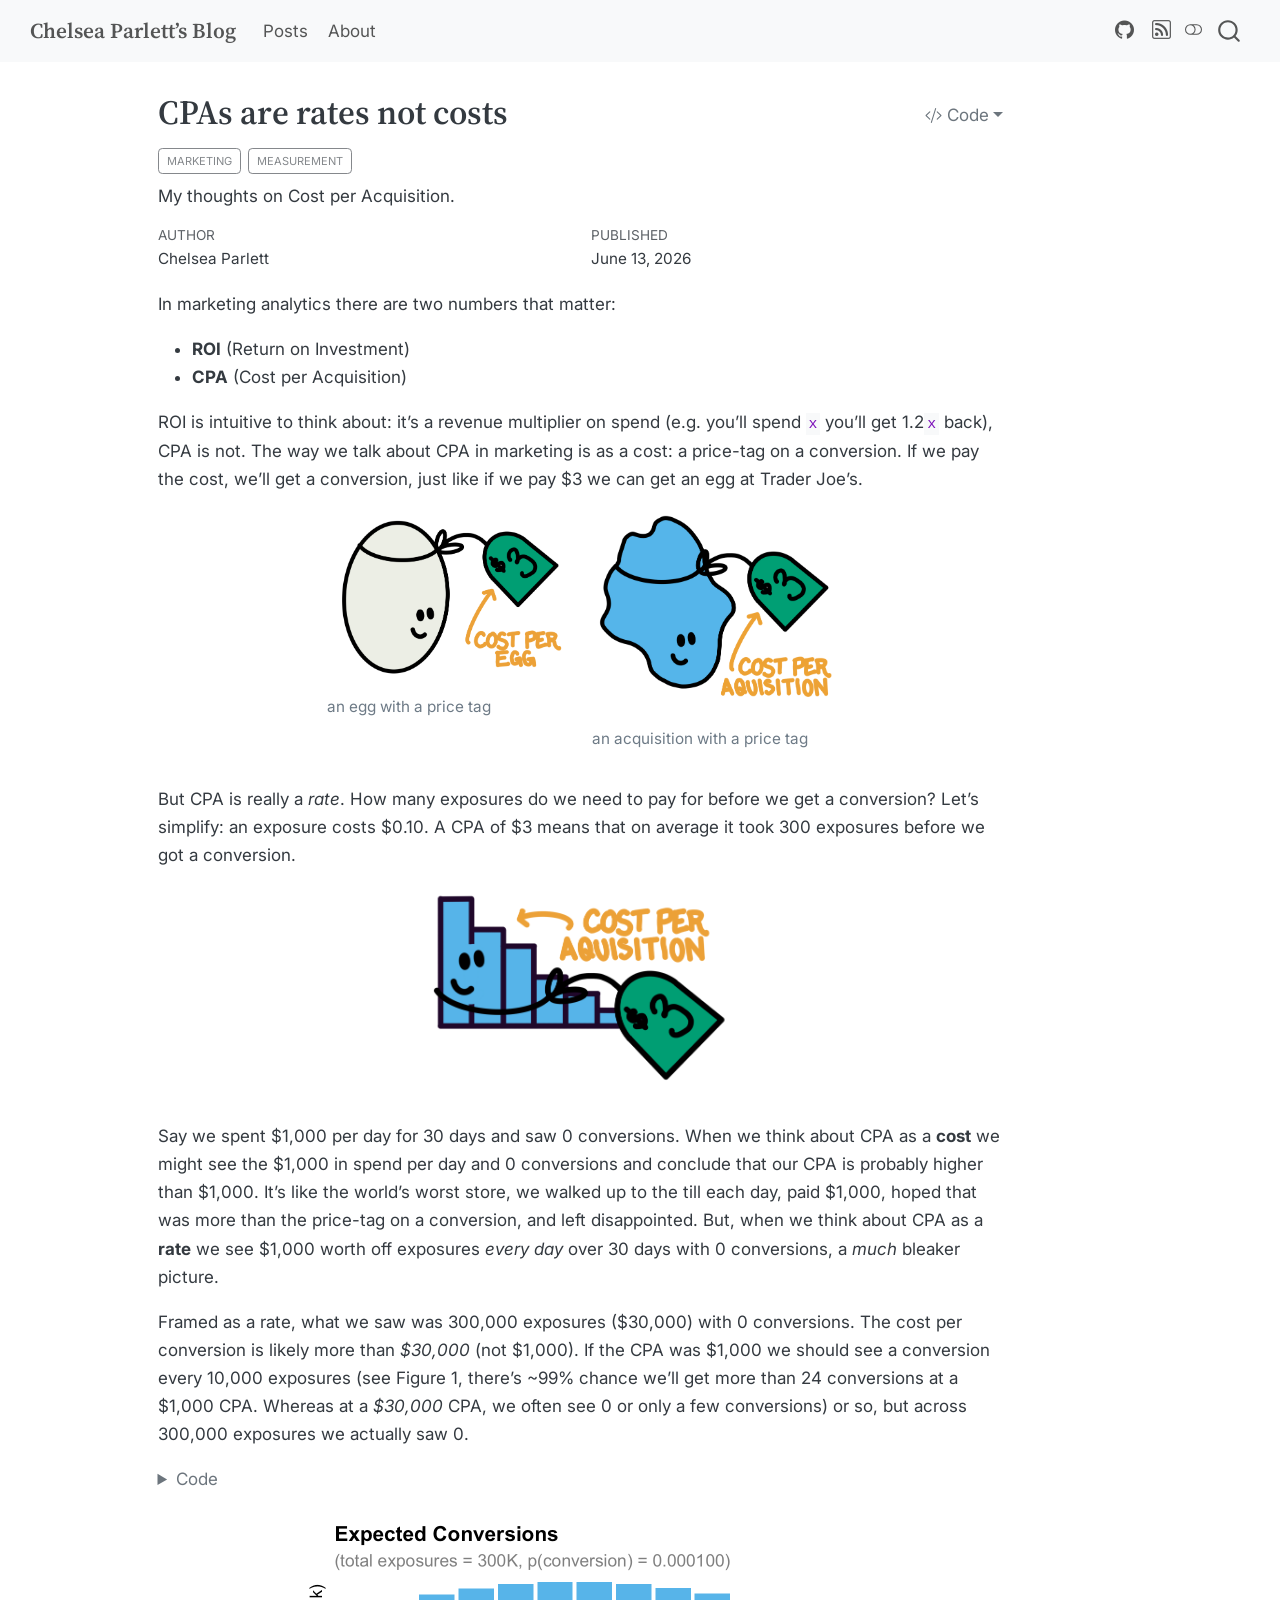
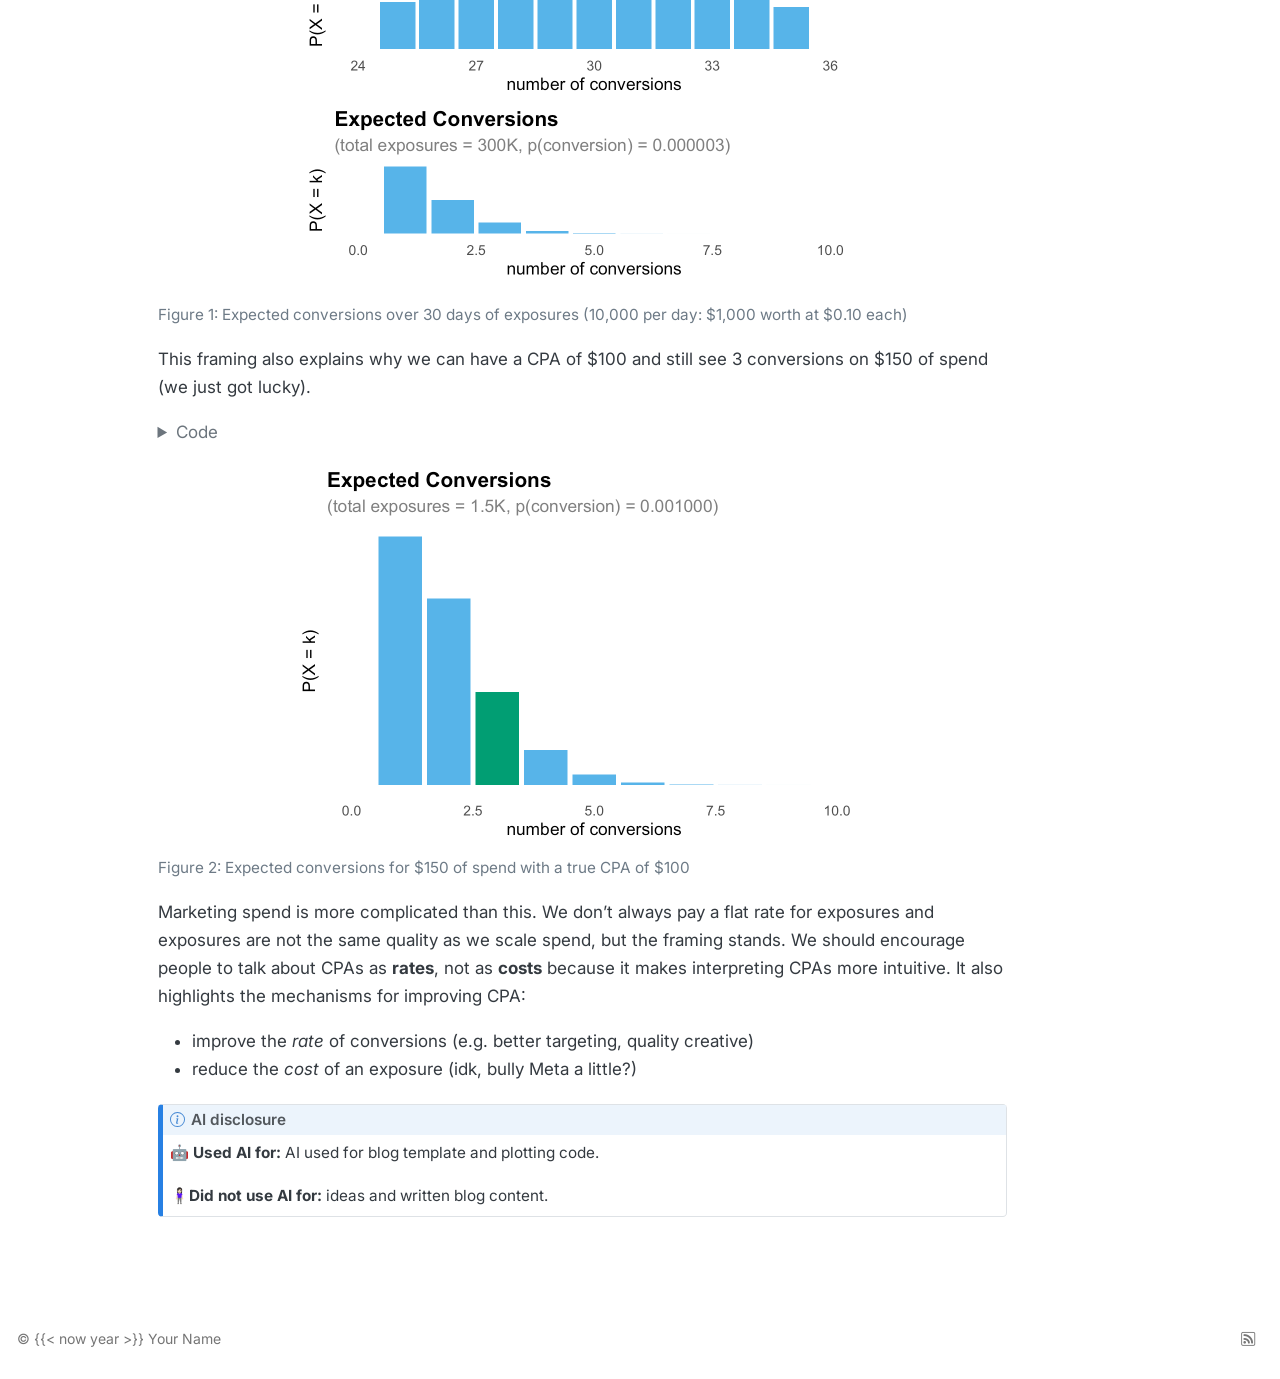
==== commit a341284d: "fixed extra 0 typo" ====
--- a/docs/posts/2026-06-13-cpa/index.html
+++ b/docs/posts/2026-06-13-cpa/index.html
@@ -407,7 +407,7 @@
 </figure>
 </div>
 <p>Say we spent $1,000 per day for 30 days and saw 0 conversions. When we think about CPA as a <strong>cost</strong> we might see the $1,000 in spend per day and 0 conversions and conclude that our CPA is probably higher than $1,000. It’s like the world’s worst store, we walked up to the till each day, paid $1,000, hoped that was more than the price-tag on a conversion, and left disappointed. But, when we think about CPA as a <strong>rate</strong> we see $1,000 worth off exposures <em>every day</em> over 30 days with 0 conversions, a <em>much</em> bleaker picture.</p>
-<p>Framed as a rate, what we saw was 300,000 exposures ($30,000) with 0 conversions. The cost per conversion is likely more than <em>$30,000</em> (not $1,000). If the CPA was $1,000 we should see a conversion every 10,000 exposures (see Figure 1, there’s ~99% chance we’ll get more than 240 conversions at a $1,000 CPA. Whereas at a <em>$30,000</em> CPA, we often see 0 or only a few conversions) or so, but across 300,000 exposures we actually saw 0.</p>
+<p>Framed as a rate, what we saw was 300,000 exposures ($30,000) with 0 conversions. The cost per conversion is likely more than <em>$30,000</em> (not $1,000). If the CPA was $1,000 we should see a conversion every 10,000 exposures (see Figure 1, there’s ~99% chance we’ll get more than 24 conversions at a $1,000 CPA. Whereas at a <em>$30,000</em> CPA, we often see 0 or only a few conversions) or so, but across 300,000 exposures we actually saw 0.</p>
 <div class="cell">
 <details class="code-fold">
 <summary>Code</summary>
@@ -441,7 +441,7 @@
 <span id="cb1-28"><a href="#cb1-28" aria-hidden="true" tabindex="-1"></a>}</span>
 <span id="cb1-29"><a href="#cb1-29" aria-hidden="true" tabindex="-1"></a></span>
 <span id="cb1-30"><a href="#cb1-30" aria-hidden="true" tabindex="-1"></a><span class="co"># example call</span></span>
-<span id="cb1-31"><a href="#cb1-31" aria-hidden="true" tabindex="-1"></a>x <span class="ot">&lt;-</span> <span class="fu">plot_binomial</span>(<span class="at">n =</span> <span class="dv">300000</span>, <span class="at">p =</span> <span class="dv">1</span><span class="sc">/</span><span class="dv">1000</span>,<span class="dv">240</span>,<span class="dv">360</span>)</span>
+<span id="cb1-31"><a href="#cb1-31" aria-hidden="true" tabindex="-1"></a>x <span class="ot">&lt;-</span> <span class="fu">plot_binomial</span>(<span class="at">n =</span> <span class="dv">300000</span>, <span class="at">p =</span> <span class="dv">1</span><span class="sc">/</span><span class="dv">10000</span>,<span class="dv">24</span>,<span class="dv">36</span>)</span>
 <span id="cb1-32"><a href="#cb1-32" aria-hidden="true" tabindex="-1"></a>y <span class="ot">&lt;-</span> <span class="fu">plot_binomial</span>(<span class="at">n =</span> <span class="dv">300000</span>, <span class="at">p =</span> <span class="dv">1</span><span class="sc">/</span><span class="dv">300000</span>,<span class="dv">0</span>,<span class="dv">10</span>)</span>
 <span id="cb1-33"><a href="#cb1-33" aria-hidden="true" tabindex="-1"></a>x<span class="sc">/</span>y</span></code><button title="Copy to Clipboard" class="code-copy-button"><i class="bi"></i></button></pre></div>
 </details>
@@ -1028,7 +1028,7 @@
 <span id="cb3-26"><a href="#cb3-26" aria-hidden="true" tabindex="-1"></a></span>
 <span id="cb3-27"><a href="#cb3-27" aria-hidden="true" tabindex="-1"></a>Say we spent \$1,000 per day for 30 days and saw 0 conversions. When we think about CPA as a **cost** we might see the \$1,000 in spend per day and 0 conversions and conclude that our CPA is probably higher than \$1,000. It's like the world's worst store, we walked up to the till each day, paid \$1,000, hoped that was more than the price-tag on a conversion, and left disappointed. But, when we think about CPA as a **rate** we see \$1,000 worth off exposures *every day* over 30 days with 0 conversions, a *much* bleaker picture.</span>
 <span id="cb3-28"><a href="#cb3-28" aria-hidden="true" tabindex="-1"></a></span>
-<span id="cb3-29"><a href="#cb3-29" aria-hidden="true" tabindex="-1"></a>Framed as a rate, what we saw was 300,000 exposures (\$30,000) with 0 conversions. The cost per conversion is likely more than *\$30,000* (not \$1,000). If the CPA was \$1,000 we should see a conversion every 10,000 exposures (see Figure 1, there's ~99% chance we'll get more than 240 conversions at a \$1,000 CPA. Whereas at a *\$30,000* CPA, we often see 0 or only a few conversions) or so, but across 300,000 exposures we actually saw 0.</span>
+<span id="cb3-29"><a href="#cb3-29" aria-hidden="true" tabindex="-1"></a>Framed as a rate, what we saw was 300,000 exposures (\$30,000) with 0 conversions. The cost per conversion is likely more than *\$30,000* (not \$1,000). If the CPA was \$1,000 we should see a conversion every 10,000 exposures (see Figure 1, there's ~99% chance we'll get more than 24 conversions at a \$1,000 CPA. Whereas at a *\$30,000* CPA, we often see 0 or only a few conversions) or so, but across 300,000 exposures we actually saw 0.</span>
 <span id="cb3-30"><a href="#cb3-30" aria-hidden="true" tabindex="-1"></a></span>
 <span id="cb3-33"><a href="#cb3-33" aria-hidden="true" tabindex="-1"></a><span class="in">```{r}</span></span>
 <span id="cb3-34"><a href="#cb3-34" aria-hidden="true" tabindex="-1"></a><span class="co">#| label: fig-binomial-1</span></span>
@@ -1067,7 +1067,7 @@
 <span id="cb3-67"><a href="#cb3-67" aria-hidden="true" tabindex="-1"></a>}</span>
 <span id="cb3-68"><a href="#cb3-68" aria-hidden="true" tabindex="-1"></a></span>
 <span id="cb3-69"><a href="#cb3-69" aria-hidden="true" tabindex="-1"></a><span class="co"># example call</span></span>
-<span id="cb3-70"><a href="#cb3-70" aria-hidden="true" tabindex="-1"></a>x <span class="ot">&lt;-</span> <span class="fu">plot_binomial</span>(<span class="at">n =</span> <span class="dv">300000</span>, <span class="at">p =</span> <span class="dv">1</span><span class="sc">/</span><span class="dv">1000</span>,<span class="dv">240</span>,<span class="dv">360</span>)</span>
+<span id="cb3-70"><a href="#cb3-70" aria-hidden="true" tabindex="-1"></a>x <span class="ot">&lt;-</span> <span class="fu">plot_binomial</span>(<span class="at">n =</span> <span class="dv">300000</span>, <span class="at">p =</span> <span class="dv">1</span><span class="sc">/</span><span class="dv">10000</span>,<span class="dv">24</span>,<span class="dv">36</span>)</span>
 <span id="cb3-71"><a href="#cb3-71" aria-hidden="true" tabindex="-1"></a>y <span class="ot">&lt;-</span> <span class="fu">plot_binomial</span>(<span class="at">n =</span> <span class="dv">300000</span>, <span class="at">p =</span> <span class="dv">1</span><span class="sc">/</span><span class="dv">300000</span>,<span class="dv">0</span>,<span class="dv">10</span>)</span>
 <span id="cb3-72"><a href="#cb3-72" aria-hidden="true" tabindex="-1"></a>x<span class="sc">/</span>y</span>
 <span id="cb3-73"><a href="#cb3-73" aria-hidden="true" tabindex="-1"></a><span class="in">```</span></span>
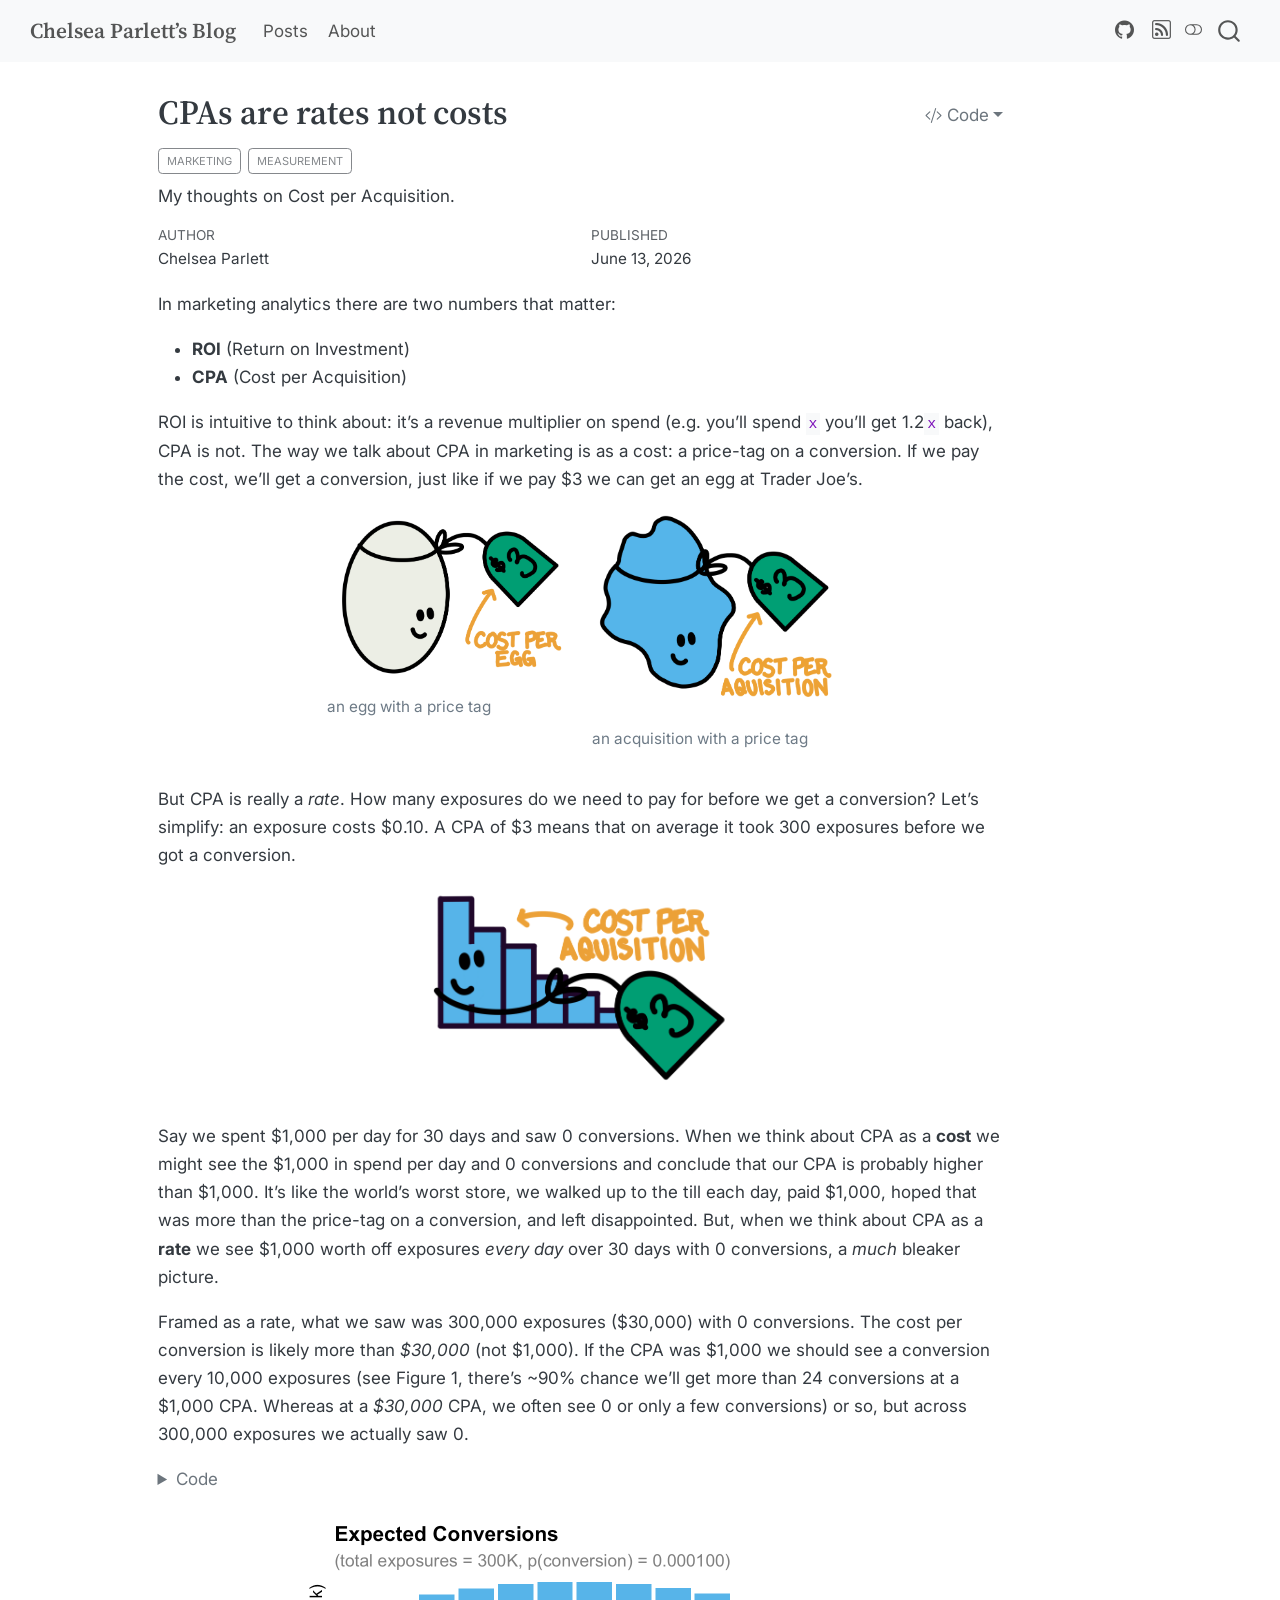
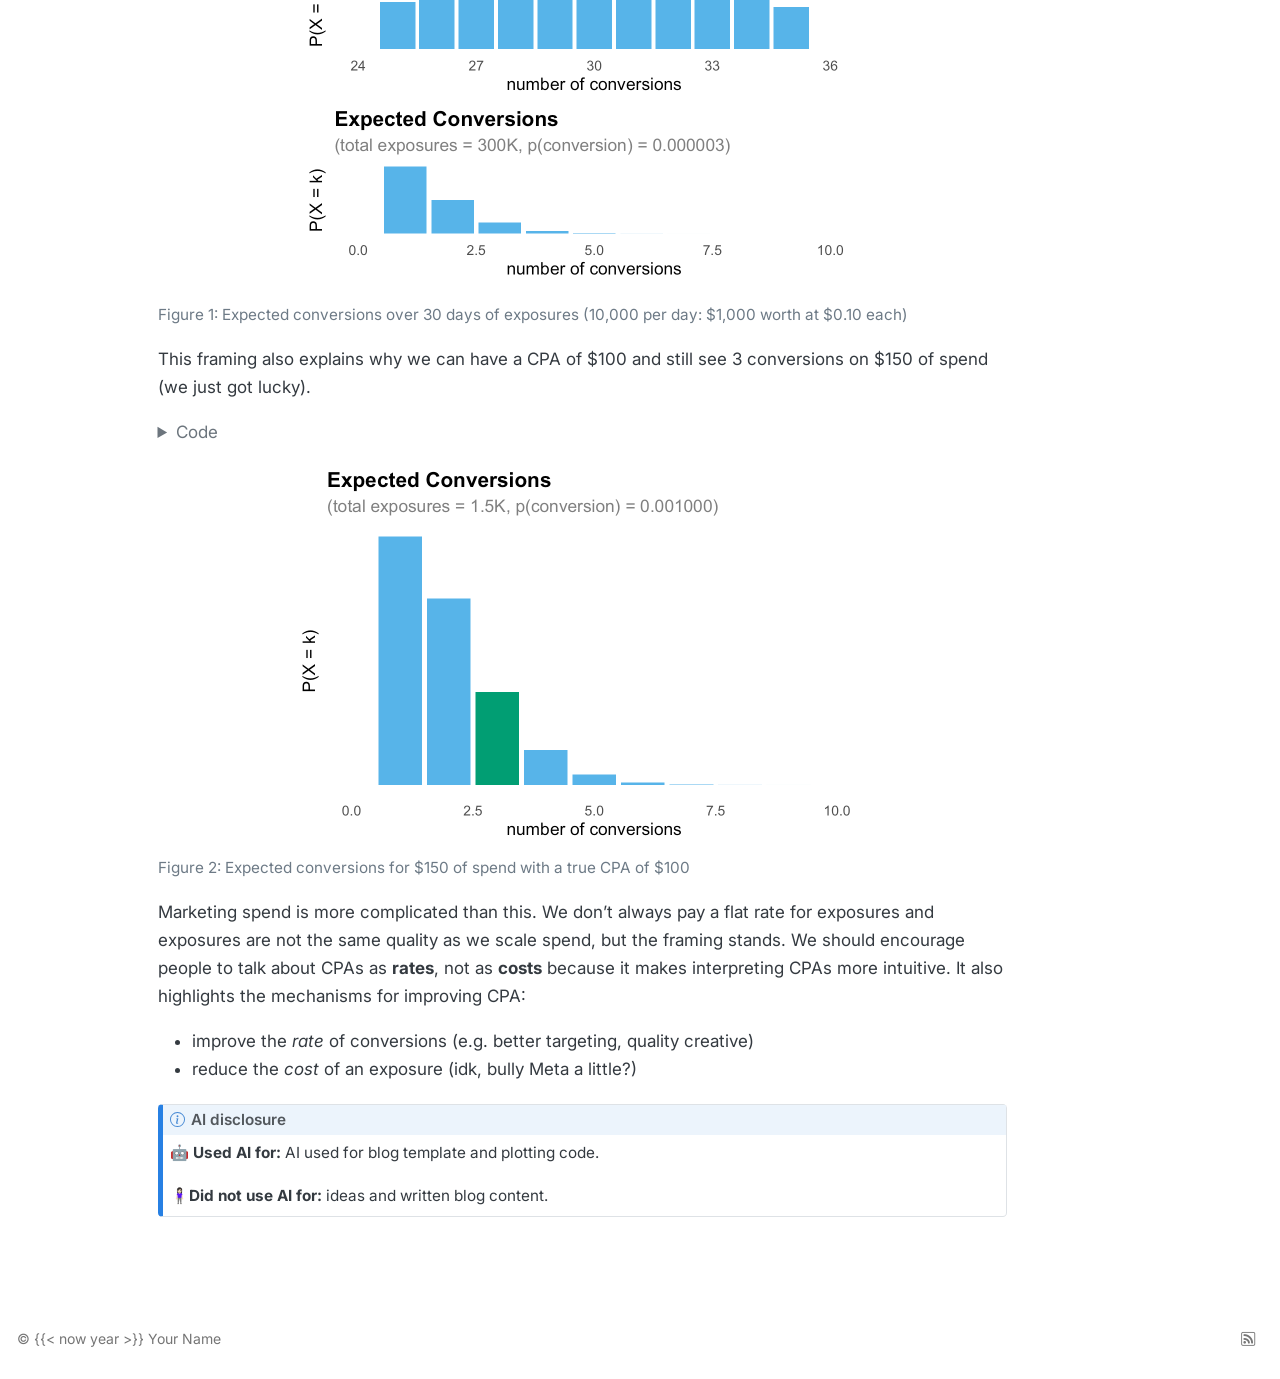
==== commit 5f246624: "fixed another typo omg" ====
--- a/docs/posts/2026-06-13-cpa/index.html
+++ b/docs/posts/2026-06-13-cpa/index.html
@@ -407,7 +407,7 @@
 </figure>
 </div>
 <p>Say we spent $1,000 per day for 30 days and saw 0 conversions. When we think about CPA as a <strong>cost</strong> we might see the $1,000 in spend per day and 0 conversions and conclude that our CPA is probably higher than $1,000. It’s like the world’s worst store, we walked up to the till each day, paid $1,000, hoped that was more than the price-tag on a conversion, and left disappointed. But, when we think about CPA as a <strong>rate</strong> we see $1,000 worth off exposures <em>every day</em> over 30 days with 0 conversions, a <em>much</em> bleaker picture.</p>
-<p>Framed as a rate, what we saw was 300,000 exposures ($30,000) with 0 conversions. The cost per conversion is likely more than <em>$30,000</em> (not $1,000). If the CPA was $1,000 we should see a conversion every 10,000 exposures (see Figure 1, there’s ~99% chance we’ll get more than 24 conversions at a $1,000 CPA. Whereas at a <em>$30,000</em> CPA, we often see 0 or only a few conversions) or so, but across 300,000 exposures we actually saw 0.</p>
+<p>Framed as a rate, what we saw was 300,000 exposures ($30,000) with 0 conversions. The cost per conversion is likely more than <em>$30,000</em> (not $1,000). If the CPA was $1,000 we should see a conversion every 10,000 exposures (see Figure 1, there’s ~90% chance we’ll get more than 24 conversions at a $1,000 CPA. Whereas at a <em>$30,000</em> CPA, we often see 0 or only a few conversions) or so, but across 300,000 exposures we actually saw 0.</p>
 <div class="cell">
 <details class="code-fold">
 <summary>Code</summary>
@@ -1028,7 +1028,7 @@
 <span id="cb3-26"><a href="#cb3-26" aria-hidden="true" tabindex="-1"></a></span>
 <span id="cb3-27"><a href="#cb3-27" aria-hidden="true" tabindex="-1"></a>Say we spent \$1,000 per day for 30 days and saw 0 conversions. When we think about CPA as a **cost** we might see the \$1,000 in spend per day and 0 conversions and conclude that our CPA is probably higher than \$1,000. It's like the world's worst store, we walked up to the till each day, paid \$1,000, hoped that was more than the price-tag on a conversion, and left disappointed. But, when we think about CPA as a **rate** we see \$1,000 worth off exposures *every day* over 30 days with 0 conversions, a *much* bleaker picture.</span>
 <span id="cb3-28"><a href="#cb3-28" aria-hidden="true" tabindex="-1"></a></span>
-<span id="cb3-29"><a href="#cb3-29" aria-hidden="true" tabindex="-1"></a>Framed as a rate, what we saw was 300,000 exposures (\$30,000) with 0 conversions. The cost per conversion is likely more than *\$30,000* (not \$1,000). If the CPA was \$1,000 we should see a conversion every 10,000 exposures (see Figure 1, there's ~99% chance we'll get more than 24 conversions at a \$1,000 CPA. Whereas at a *\$30,000* CPA, we often see 0 or only a few conversions) or so, but across 300,000 exposures we actually saw 0.</span>
+<span id="cb3-29"><a href="#cb3-29" aria-hidden="true" tabindex="-1"></a>Framed as a rate, what we saw was 300,000 exposures (\$30,000) with 0 conversions. The cost per conversion is likely more than *\$30,000* (not \$1,000). If the CPA was \$1,000 we should see a conversion every 10,000 exposures (see Figure 1, there's \~90% chance we'll get more than 24 conversions at a \$1,000 CPA. Whereas at a *\$30,000* CPA, we often see 0 or only a few conversions) or so, but across 300,000 exposures we actually saw 0.</span>
 <span id="cb3-30"><a href="#cb3-30" aria-hidden="true" tabindex="-1"></a></span>
 <span id="cb3-33"><a href="#cb3-33" aria-hidden="true" tabindex="-1"></a><span class="in">```{r}</span></span>
 <span id="cb3-34"><a href="#cb3-34" aria-hidden="true" tabindex="-1"></a><span class="co">#| label: fig-binomial-1</span></span>
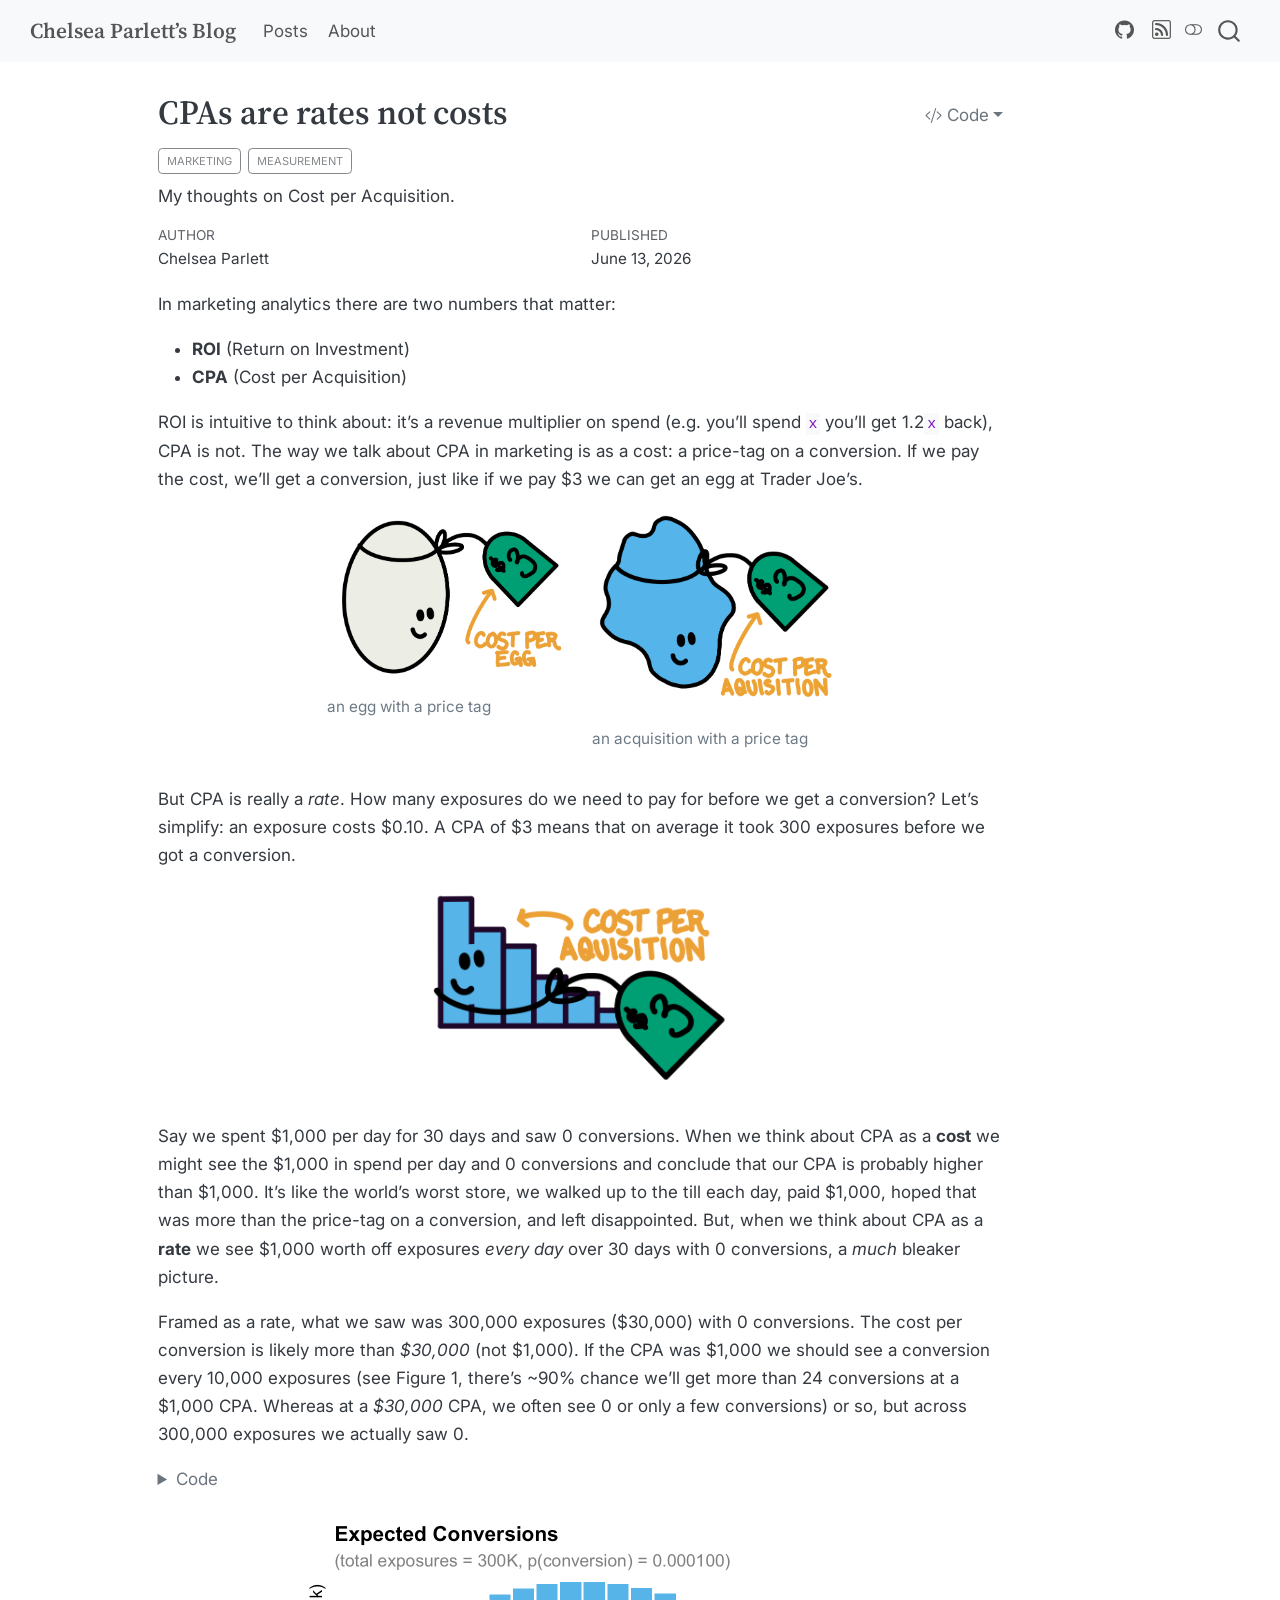
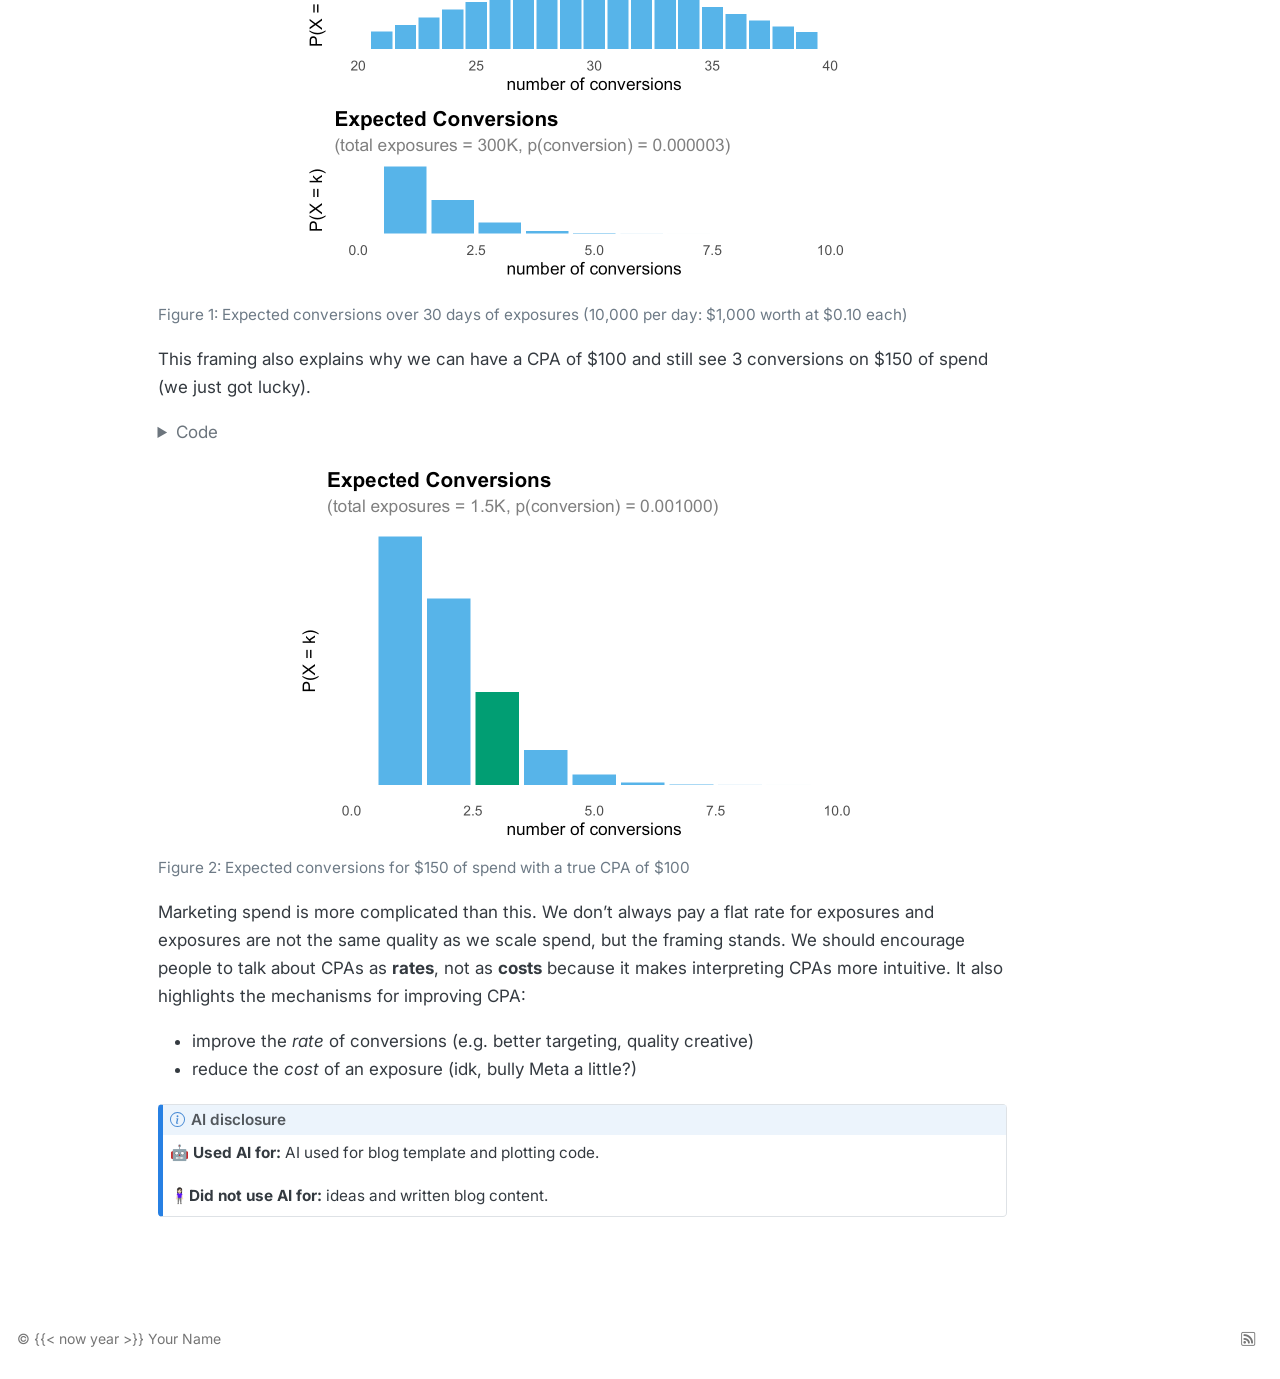
==== commit 31c98c30: "made plot x axis wider" ====
--- a/docs/posts/2026-06-13-cpa/index.html
+++ b/docs/posts/2026-06-13-cpa/index.html
@@ -441,7 +441,7 @@
 <span id="cb1-28"><a href="#cb1-28" aria-hidden="true" tabindex="-1"></a>}</span>
 <span id="cb1-29"><a href="#cb1-29" aria-hidden="true" tabindex="-1"></a></span>
 <span id="cb1-30"><a href="#cb1-30" aria-hidden="true" tabindex="-1"></a><span class="co"># example call</span></span>
-<span id="cb1-31"><a href="#cb1-31" aria-hidden="true" tabindex="-1"></a>x <span class="ot">&lt;-</span> <span class="fu">plot_binomial</span>(<span class="at">n =</span> <span class="dv">300000</span>, <span class="at">p =</span> <span class="dv">1</span><span class="sc">/</span><span class="dv">10000</span>,<span class="dv">24</span>,<span class="dv">36</span>)</span>
+<span id="cb1-31"><a href="#cb1-31" aria-hidden="true" tabindex="-1"></a>x <span class="ot">&lt;-</span> <span class="fu">plot_binomial</span>(<span class="at">n =</span> <span class="dv">300000</span>, <span class="at">p =</span> <span class="dv">1</span><span class="sc">/</span><span class="dv">10000</span>,<span class="dv">20</span>,<span class="dv">40</span>)</span>
 <span id="cb1-32"><a href="#cb1-32" aria-hidden="true" tabindex="-1"></a>y <span class="ot">&lt;-</span> <span class="fu">plot_binomial</span>(<span class="at">n =</span> <span class="dv">300000</span>, <span class="at">p =</span> <span class="dv">1</span><span class="sc">/</span><span class="dv">300000</span>,<span class="dv">0</span>,<span class="dv">10</span>)</span>
 <span id="cb1-33"><a href="#cb1-33" aria-hidden="true" tabindex="-1"></a>x<span class="sc">/</span>y</span></code><button title="Copy to Clipboard" class="code-copy-button"><i class="bi"></i></button></pre></div>
 </details>
@@ -1067,7 +1067,7 @@
 <span id="cb3-67"><a href="#cb3-67" aria-hidden="true" tabindex="-1"></a>}</span>
 <span id="cb3-68"><a href="#cb3-68" aria-hidden="true" tabindex="-1"></a></span>
 <span id="cb3-69"><a href="#cb3-69" aria-hidden="true" tabindex="-1"></a><span class="co"># example call</span></span>
-<span id="cb3-70"><a href="#cb3-70" aria-hidden="true" tabindex="-1"></a>x <span class="ot">&lt;-</span> <span class="fu">plot_binomial</span>(<span class="at">n =</span> <span class="dv">300000</span>, <span class="at">p =</span> <span class="dv">1</span><span class="sc">/</span><span class="dv">10000</span>,<span class="dv">24</span>,<span class="dv">36</span>)</span>
+<span id="cb3-70"><a href="#cb3-70" aria-hidden="true" tabindex="-1"></a>x <span class="ot">&lt;-</span> <span class="fu">plot_binomial</span>(<span class="at">n =</span> <span class="dv">300000</span>, <span class="at">p =</span> <span class="dv">1</span><span class="sc">/</span><span class="dv">10000</span>,<span class="dv">20</span>,<span class="dv">40</span>)</span>
 <span id="cb3-71"><a href="#cb3-71" aria-hidden="true" tabindex="-1"></a>y <span class="ot">&lt;-</span> <span class="fu">plot_binomial</span>(<span class="at">n =</span> <span class="dv">300000</span>, <span class="at">p =</span> <span class="dv">1</span><span class="sc">/</span><span class="dv">300000</span>,<span class="dv">0</span>,<span class="dv">10</span>)</span>
 <span id="cb3-72"><a href="#cb3-72" aria-hidden="true" tabindex="-1"></a>x<span class="sc">/</span>y</span>
 <span id="cb3-73"><a href="#cb3-73" aria-hidden="true" tabindex="-1"></a><span class="in">```</span></span>
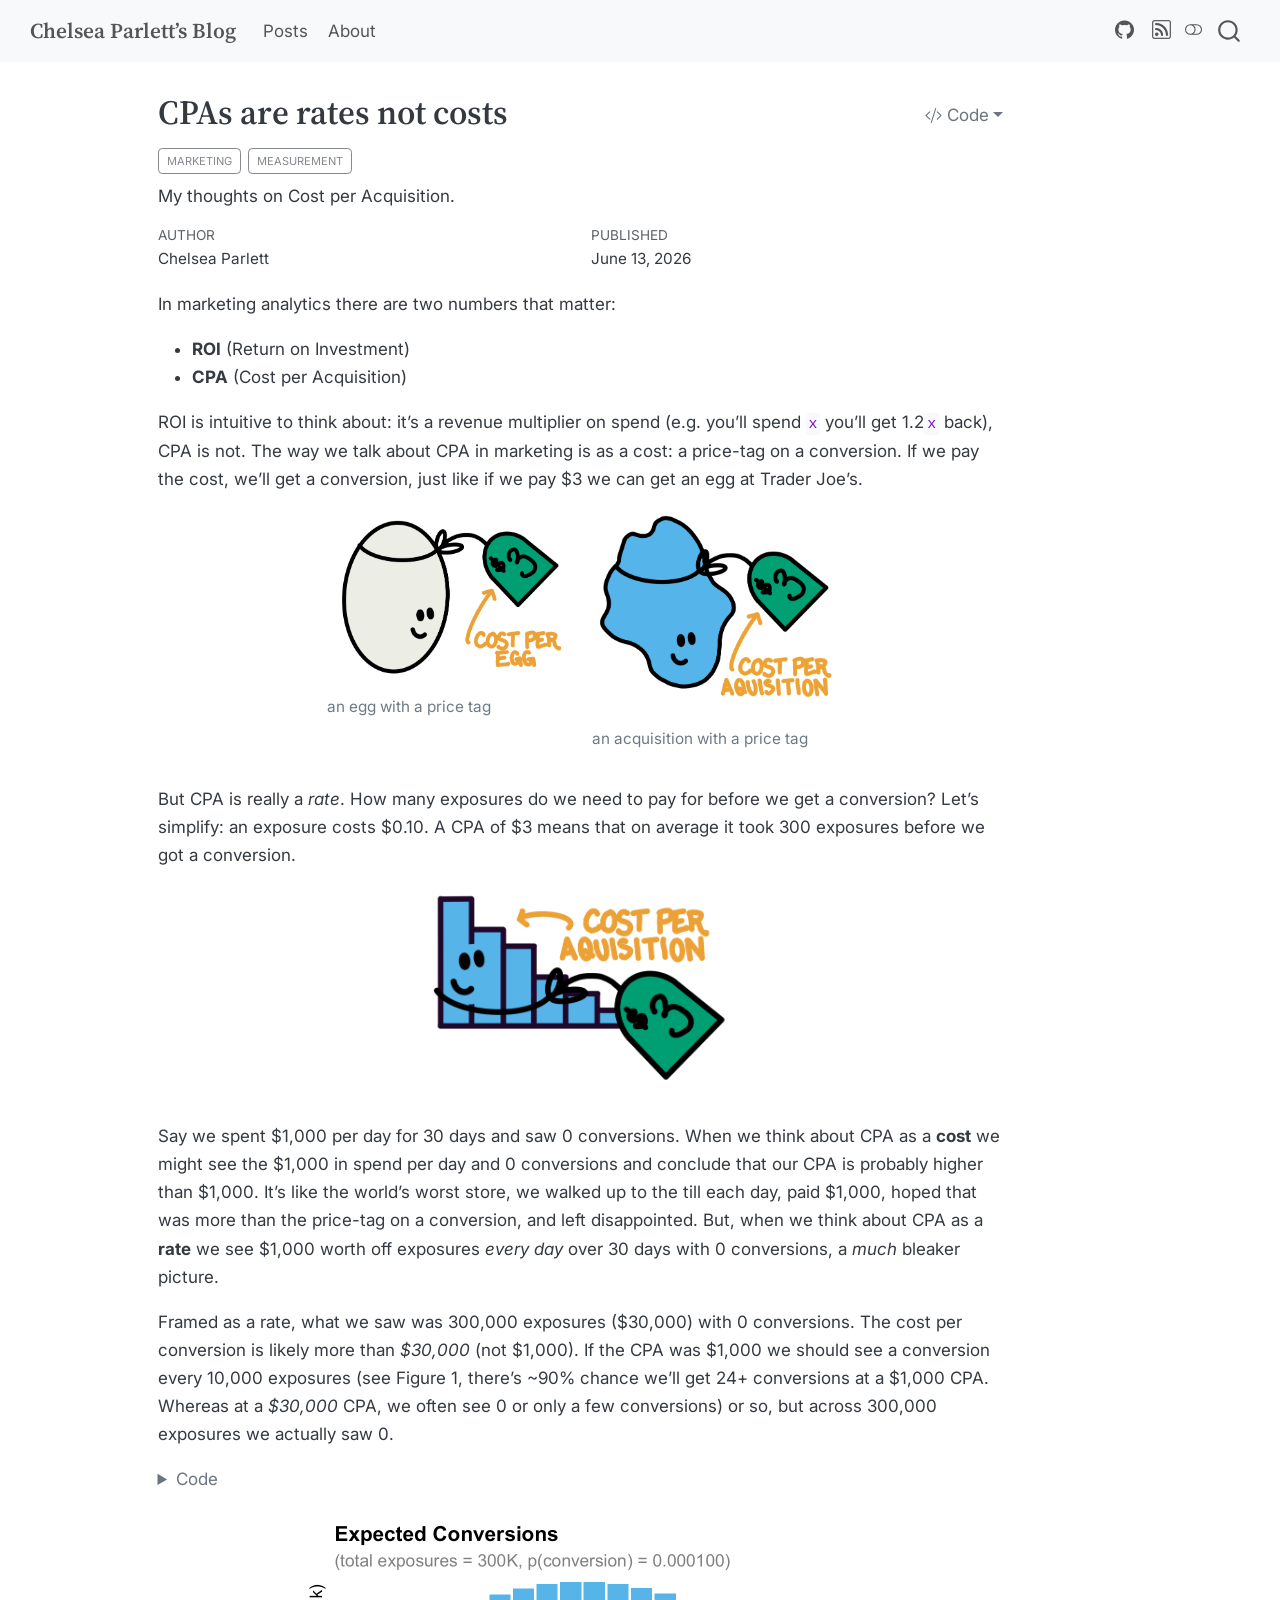
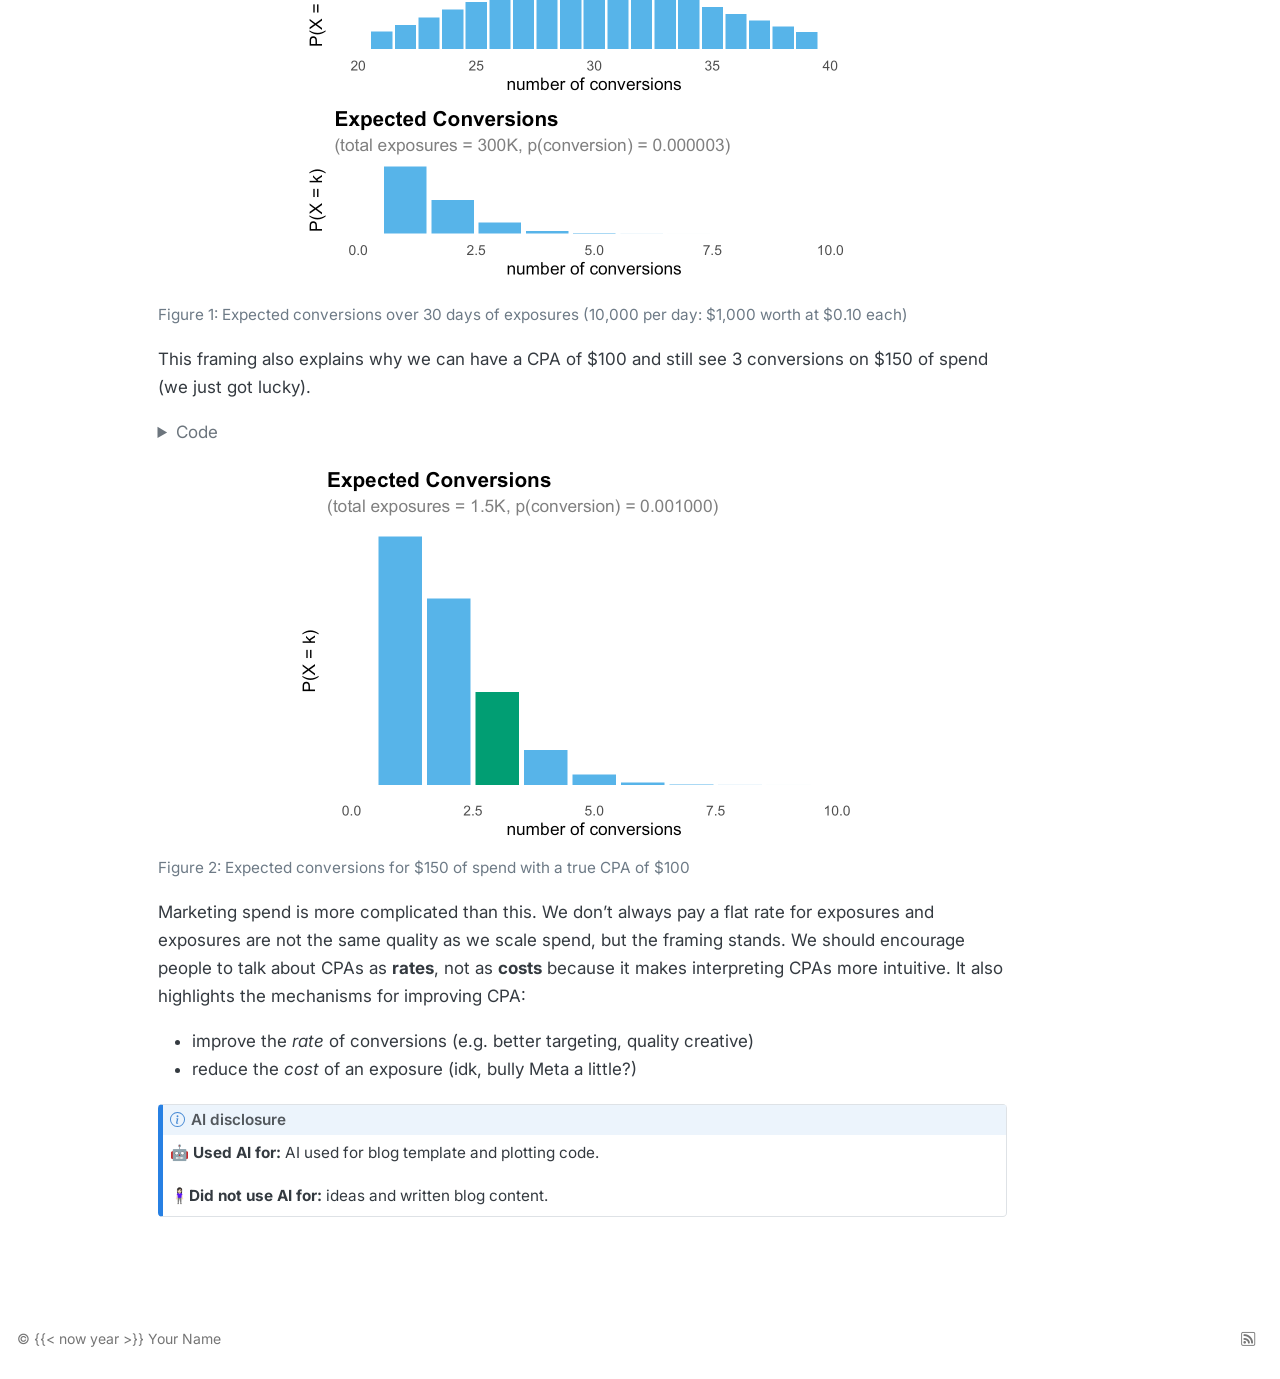
==== commit 3f6ba9e5: "made text clearer" ====
--- a/docs/posts/2026-06-13-cpa/index.html
+++ b/docs/posts/2026-06-13-cpa/index.html
@@ -407,7 +407,7 @@
 </figure>
 </div>
 <p>Say we spent $1,000 per day for 30 days and saw 0 conversions. When we think about CPA as a <strong>cost</strong> we might see the $1,000 in spend per day and 0 conversions and conclude that our CPA is probably higher than $1,000. It’s like the world’s worst store, we walked up to the till each day, paid $1,000, hoped that was more than the price-tag on a conversion, and left disappointed. But, when we think about CPA as a <strong>rate</strong> we see $1,000 worth off exposures <em>every day</em> over 30 days with 0 conversions, a <em>much</em> bleaker picture.</p>
-<p>Framed as a rate, what we saw was 300,000 exposures ($30,000) with 0 conversions. The cost per conversion is likely more than <em>$30,000</em> (not $1,000). If the CPA was $1,000 we should see a conversion every 10,000 exposures (see Figure 1, there’s ~90% chance we’ll get more than 24 conversions at a $1,000 CPA. Whereas at a <em>$30,000</em> CPA, we often see 0 or only a few conversions) or so, but across 300,000 exposures we actually saw 0.</p>
+<p>Framed as a rate, what we saw was 300,000 exposures ($30,000) with 0 conversions. The cost per conversion is likely more than <em>$30,000</em> (not $1,000). If the CPA was $1,000 we should see a conversion every 10,000 exposures (see Figure 1, there’s ~90% chance we’ll get 24+ conversions at a $1,000 CPA. Whereas at a <em>$30,000</em> CPA, we often see 0 or only a few conversions) or so, but across 300,000 exposures we actually saw 0.</p>
 <div class="cell">
 <details class="code-fold">
 <summary>Code</summary>
@@ -1028,7 +1028,7 @@
 <span id="cb3-26"><a href="#cb3-26" aria-hidden="true" tabindex="-1"></a></span>
 <span id="cb3-27"><a href="#cb3-27" aria-hidden="true" tabindex="-1"></a>Say we spent \$1,000 per day for 30 days and saw 0 conversions. When we think about CPA as a **cost** we might see the \$1,000 in spend per day and 0 conversions and conclude that our CPA is probably higher than \$1,000. It's like the world's worst store, we walked up to the till each day, paid \$1,000, hoped that was more than the price-tag on a conversion, and left disappointed. But, when we think about CPA as a **rate** we see \$1,000 worth off exposures *every day* over 30 days with 0 conversions, a *much* bleaker picture.</span>
 <span id="cb3-28"><a href="#cb3-28" aria-hidden="true" tabindex="-1"></a></span>
-<span id="cb3-29"><a href="#cb3-29" aria-hidden="true" tabindex="-1"></a>Framed as a rate, what we saw was 300,000 exposures (\$30,000) with 0 conversions. The cost per conversion is likely more than *\$30,000* (not \$1,000). If the CPA was \$1,000 we should see a conversion every 10,000 exposures (see Figure 1, there's \~90% chance we'll get more than 24 conversions at a \$1,000 CPA. Whereas at a *\$30,000* CPA, we often see 0 or only a few conversions) or so, but across 300,000 exposures we actually saw 0.</span>
+<span id="cb3-29"><a href="#cb3-29" aria-hidden="true" tabindex="-1"></a>Framed as a rate, what we saw was 300,000 exposures (\$30,000) with 0 conversions. The cost per conversion is likely more than *\$30,000* (not \$1,000). If the CPA was \$1,000 we should see a conversion every 10,000 exposures (see Figure 1, there's \~90% chance we'll get 24+ conversions at a \$1,000 CPA. Whereas at a *\$30,000* CPA, we often see 0 or only a few conversions) or so, but across 300,000 exposures we actually saw 0.</span>
 <span id="cb3-30"><a href="#cb3-30" aria-hidden="true" tabindex="-1"></a></span>
 <span id="cb3-33"><a href="#cb3-33" aria-hidden="true" tabindex="-1"></a><span class="in">```{r}</span></span>
 <span id="cb3-34"><a href="#cb3-34" aria-hidden="true" tabindex="-1"></a><span class="co">#| label: fig-binomial-1</span></span>
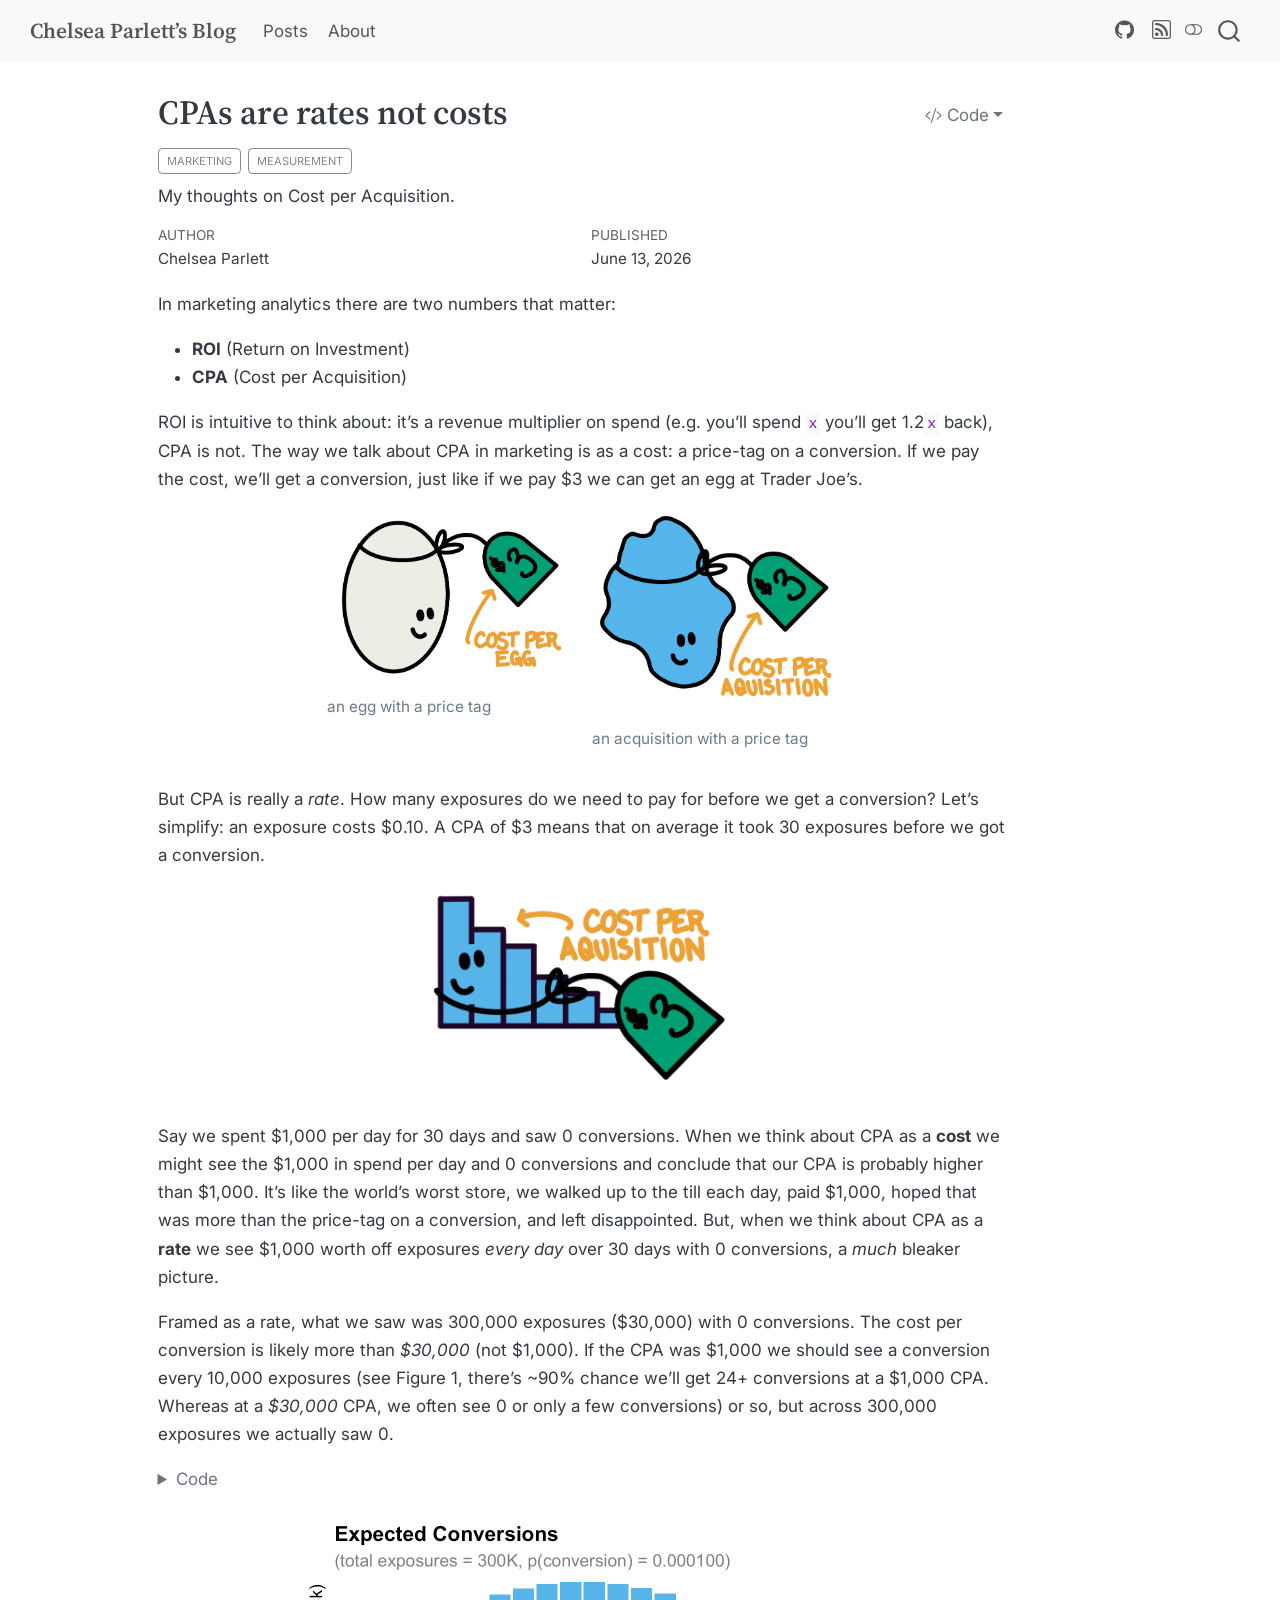
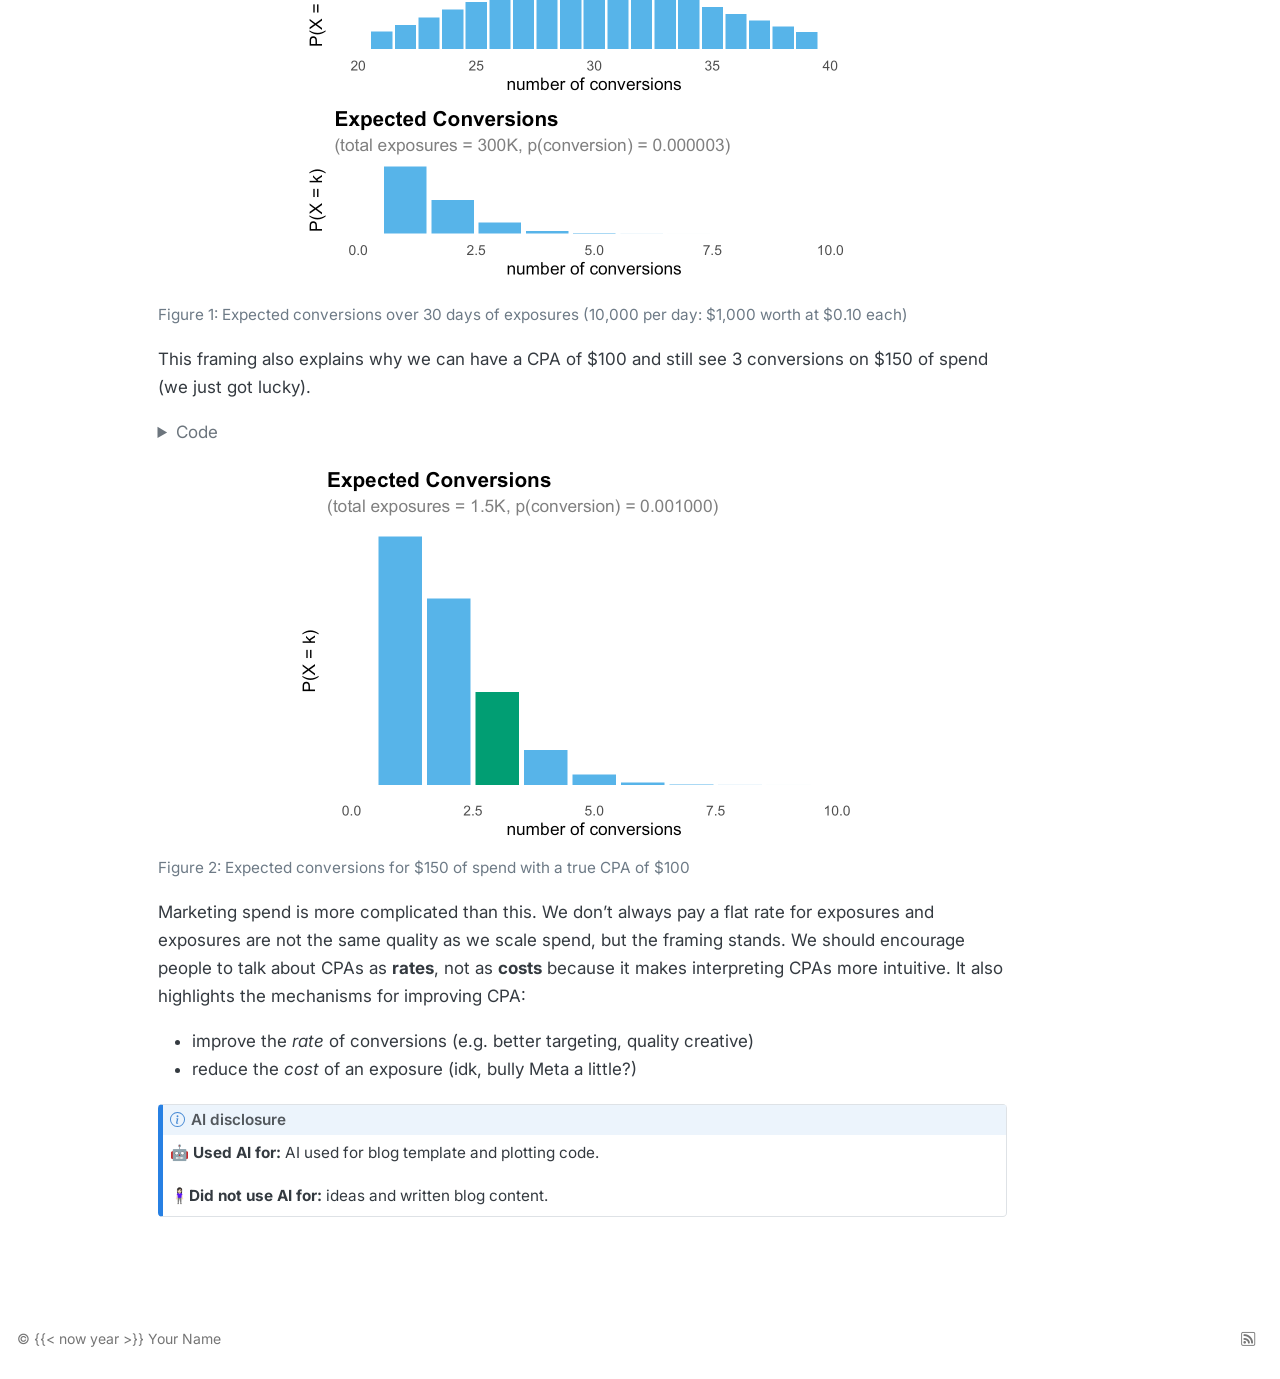
==== commit 941268a6: "somehow another typo" ====
--- a/docs/posts/2026-06-13-cpa/index.html
+++ b/docs/posts/2026-06-13-cpa/index.html
@@ -400,7 +400,7 @@
 </div>
 </div>
 </div>
-<p>But CPA is really a <em>rate</em>. How many exposures do we need to pay for before we get a conversion? Let’s simplify: an exposure costs $0.10. A CPA of $3 means that on average it took 300 exposures before we got a conversion.</p>
+<p>But CPA is really a <em>rate</em>. How many exposures do we need to pay for before we get a conversion? Let’s simplify: an exposure costs $0.10. A CPA of $3 means that on average it took 30 exposures before we got a conversion.</p>
 <div class="quarto-figure quarto-figure-center">
 <figure class="figure">
 <p><img src="costperacquisitionrate.png" class="img-fluid quarto-figure quarto-figure-center figure-img" width="328"></p>
@@ -421,7 +421,7 @@
 <span id="cb1-8"><a href="#cb1-8" aria-hidden="true" tabindex="-1"></a>  df <span class="ot">&lt;-</span> <span class="fu">data.frame</span>(<span class="at">k =</span> k, <span class="at">prob =</span> prob)</span>
 <span id="cb1-9"><a href="#cb1-9" aria-hidden="true" tabindex="-1"></a>  </span>
 <span id="cb1-10"><a href="#cb1-10" aria-hidden="true" tabindex="-1"></a>  <span class="fu">ggplot</span>(df, <span class="fu">aes</span>(<span class="at">x =</span> k, <span class="at">y =</span> prob)) <span class="sc">+</span></span>
-<span id="cb1-11"><a href="#cb1-11" aria-hidden="true" tabindex="-1"></a>    <span class="fu">geom_histogram</span>(<span class="at">stat =</span> <span class="st">"identity"</span>, <span class="at">fill =</span> <span class="st">"#56B4E9"</span>) <span class="sc">+</span></span>
+<span id="cb1-11"><a href="#cb1-11" aria-hidden="true" tabindex="-1"></a>    <span class="fu">geom_col</span>(<span class="at">fill =</span> <span class="st">"#56B4E9"</span>) <span class="sc">+</span></span>
 <span id="cb1-12"><a href="#cb1-12" aria-hidden="true" tabindex="-1"></a>    <span class="fu">labs</span>(</span>
 <span id="cb1-13"><a href="#cb1-13" aria-hidden="true" tabindex="-1"></a>      <span class="at">title =</span> <span class="st">"Expected Conversions"</span>,</span>
 <span id="cb1-14"><a href="#cb1-14" aria-hidden="true" tabindex="-1"></a>      <span class="at">subtitle =</span> <span class="fu">sprintf</span>(<span class="st">"(total exposures = %.0fK, p(conversion) = %.6f)"</span>, n<span class="sc">/</span><span class="dv">1000</span>, p),</span>
@@ -473,7 +473,7 @@
 <span id="cb2-9"><a href="#cb2-9" aria-hidden="true" tabindex="-1"></a>  df<span class="sc">$</span>highlight <span class="ot">&lt;-</span> <span class="fu">ifelse</span>(k <span class="sc">==</span> hl, <span class="st">"yes"</span>, <span class="st">"no"</span>)</span>
 <span id="cb2-10"><a href="#cb2-10" aria-hidden="true" tabindex="-1"></a>  </span>
 <span id="cb2-11"><a href="#cb2-11" aria-hidden="true" tabindex="-1"></a>  <span class="fu">ggplot</span>(df, <span class="fu">aes</span>(<span class="at">x =</span> k, <span class="at">y =</span> prob, <span class="at">fill =</span> highlight)) <span class="sc">+</span></span>
-<span id="cb2-12"><a href="#cb2-12" aria-hidden="true" tabindex="-1"></a>    <span class="fu">geom_histogram</span>(<span class="at">stat =</span> <span class="st">"identity"</span>) <span class="sc">+</span></span>
+<span id="cb2-12"><a href="#cb2-12" aria-hidden="true" tabindex="-1"></a>    <span class="fu">geom_col</span>() <span class="sc">+</span></span>
 <span id="cb2-13"><a href="#cb2-13" aria-hidden="true" tabindex="-1"></a>      <span class="fu">scale_fill_manual</span>(<span class="at">values =</span> <span class="fu">c</span>(<span class="st">"yes"</span> <span class="ot">=</span> <span class="st">"#009E73"</span>, <span class="st">"no"</span> <span class="ot">=</span> <span class="st">"#56B4E9"</span>), <span class="at">guide =</span> <span class="st">"none"</span>) <span class="sc">+</span></span>
 <span id="cb2-14"><a href="#cb2-14" aria-hidden="true" tabindex="-1"></a>    <span class="fu">labs</span>(</span>
 <span id="cb2-15"><a href="#cb2-15" aria-hidden="true" tabindex="-1"></a>      <span class="at">title =</span> <span class="st">"Expected Conversions"</span>,</span>
@@ -1022,7 +1022,7 @@
 <span id="cb3-20"><a href="#cb3-20" aria-hidden="true" tabindex="-1"></a>:::</span>
 <span id="cb3-21"><a href="#cb3-21" aria-hidden="true" tabindex="-1"></a>::::</span>
 <span id="cb3-22"><a href="#cb3-22" aria-hidden="true" tabindex="-1"></a></span>
-<span id="cb3-23"><a href="#cb3-23" aria-hidden="true" tabindex="-1"></a>But CPA is really a *rate*. How many exposures do we need to pay for before we get a conversion? Let's simplify: an exposure costs \$0.10. A CPA of \$3 means that on average it took 300 exposures before we got a conversion.</span>
+<span id="cb3-23"><a href="#cb3-23" aria-hidden="true" tabindex="-1"></a>But CPA is really a *rate*. How many exposures do we need to pay for before we get a conversion? Let's simplify: an exposure costs \$0.10. A CPA of \$3 means that on average it took 30 exposures before we got a conversion.</span>
 <span id="cb3-24"><a href="#cb3-24" aria-hidden="true" tabindex="-1"></a></span>
 <span id="cb3-25"><a href="#cb3-25" aria-hidden="true" tabindex="-1"></a><span class="al">![](costperacquisitionrate.png)</span>{fig-align="center" width="328"}</span>
 <span id="cb3-26"><a href="#cb3-26" aria-hidden="true" tabindex="-1"></a></span>
@@ -1047,7 +1047,7 @@
 <span id="cb3-47"><a href="#cb3-47" aria-hidden="true" tabindex="-1"></a>  df <span class="ot">&lt;-</span> <span class="fu">data.frame</span>(<span class="at">k =</span> k, <span class="at">prob =</span> prob)</span>
 <span id="cb3-48"><a href="#cb3-48" aria-hidden="true" tabindex="-1"></a>  </span>
 <span id="cb3-49"><a href="#cb3-49" aria-hidden="true" tabindex="-1"></a>  <span class="fu">ggplot</span>(df, <span class="fu">aes</span>(<span class="at">x =</span> k, <span class="at">y =</span> prob)) <span class="sc">+</span></span>
-<span id="cb3-50"><a href="#cb3-50" aria-hidden="true" tabindex="-1"></a>    <span class="fu">geom_histogram</span>(<span class="at">stat =</span> <span class="st">"identity"</span>, <span class="at">fill =</span> <span class="st">"#56B4E9"</span>) <span class="sc">+</span></span>
+<span id="cb3-50"><a href="#cb3-50" aria-hidden="true" tabindex="-1"></a>    <span class="fu">geom_col</span>(<span class="at">fill =</span> <span class="st">"#56B4E9"</span>) <span class="sc">+</span></span>
 <span id="cb3-51"><a href="#cb3-51" aria-hidden="true" tabindex="-1"></a>    <span class="fu">labs</span>(</span>
 <span id="cb3-52"><a href="#cb3-52" aria-hidden="true" tabindex="-1"></a>      <span class="at">title =</span> <span class="st">"Expected Conversions"</span>,</span>
 <span id="cb3-53"><a href="#cb3-53" aria-hidden="true" tabindex="-1"></a>      <span class="at">subtitle =</span> <span class="fu">sprintf</span>(<span class="st">"(total exposures = %.0fK, p(conversion) = %.6f)"</span>, n<span class="sc">/</span><span class="dv">1000</span>, p),</span>
@@ -1092,7 +1092,7 @@
 <span id="cb3-94"><a href="#cb3-94" aria-hidden="true" tabindex="-1"></a>  df<span class="sc">$</span>highlight <span class="ot">&lt;-</span> <span class="fu">ifelse</span>(k <span class="sc">==</span> hl, <span class="st">"yes"</span>, <span class="st">"no"</span>)</span>
 <span id="cb3-95"><a href="#cb3-95" aria-hidden="true" tabindex="-1"></a>  </span>
 <span id="cb3-96"><a href="#cb3-96" aria-hidden="true" tabindex="-1"></a>  <span class="fu">ggplot</span>(df, <span class="fu">aes</span>(<span class="at">x =</span> k, <span class="at">y =</span> prob, <span class="at">fill =</span> highlight)) <span class="sc">+</span></span>
-<span id="cb3-97"><a href="#cb3-97" aria-hidden="true" tabindex="-1"></a>    <span class="fu">geom_histogram</span>(<span class="at">stat =</span> <span class="st">"identity"</span>) <span class="sc">+</span></span>
+<span id="cb3-97"><a href="#cb3-97" aria-hidden="true" tabindex="-1"></a>    <span class="fu">geom_col</span>() <span class="sc">+</span></span>
 <span id="cb3-98"><a href="#cb3-98" aria-hidden="true" tabindex="-1"></a>      <span class="fu">scale_fill_manual</span>(<span class="at">values =</span> <span class="fu">c</span>(<span class="st">"yes"</span> <span class="ot">=</span> <span class="st">"#009E73"</span>, <span class="st">"no"</span> <span class="ot">=</span> <span class="st">"#56B4E9"</span>), <span class="at">guide =</span> <span class="st">"none"</span>) <span class="sc">+</span></span>
 <span id="cb3-99"><a href="#cb3-99" aria-hidden="true" tabindex="-1"></a>    <span class="fu">labs</span>(</span>
 <span id="cb3-100"><a href="#cb3-100" aria-hidden="true" tabindex="-1"></a>      <span class="at">title =</span> <span class="st">"Expected Conversions"</span>,</span>
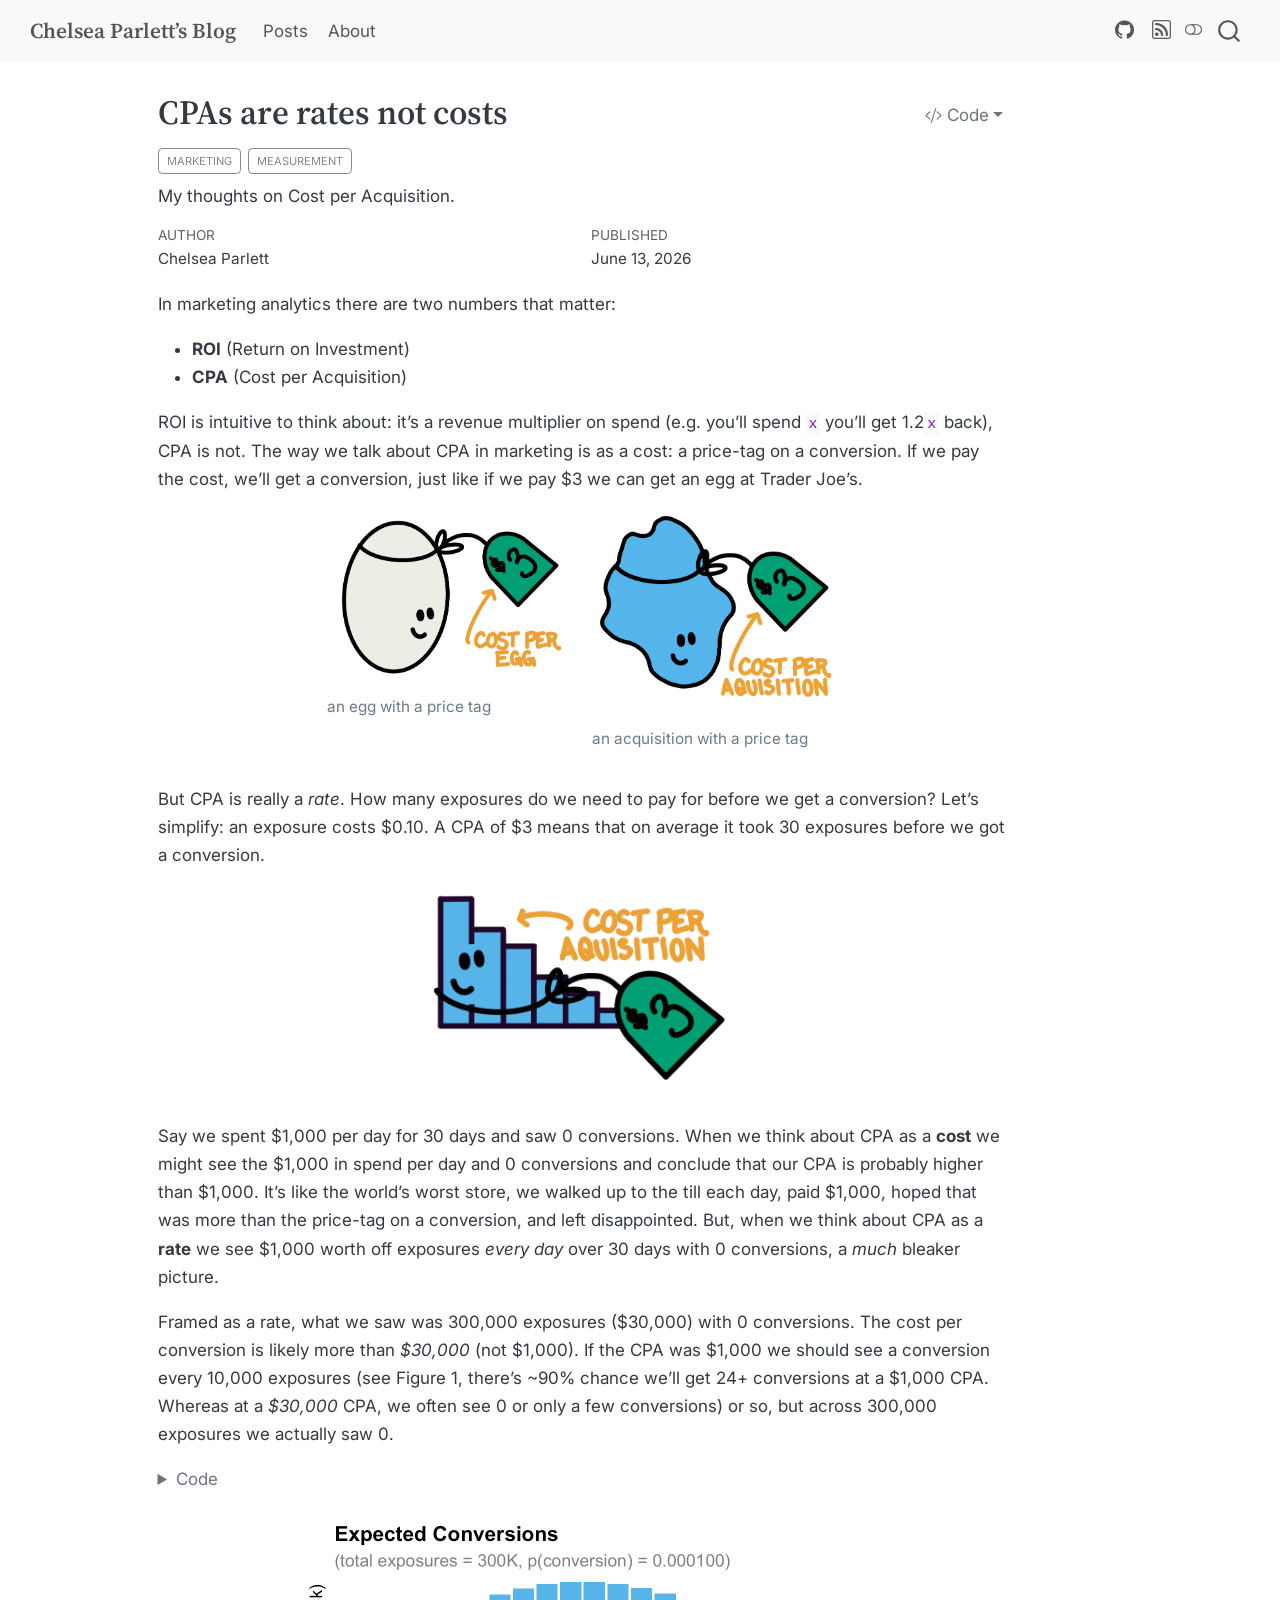
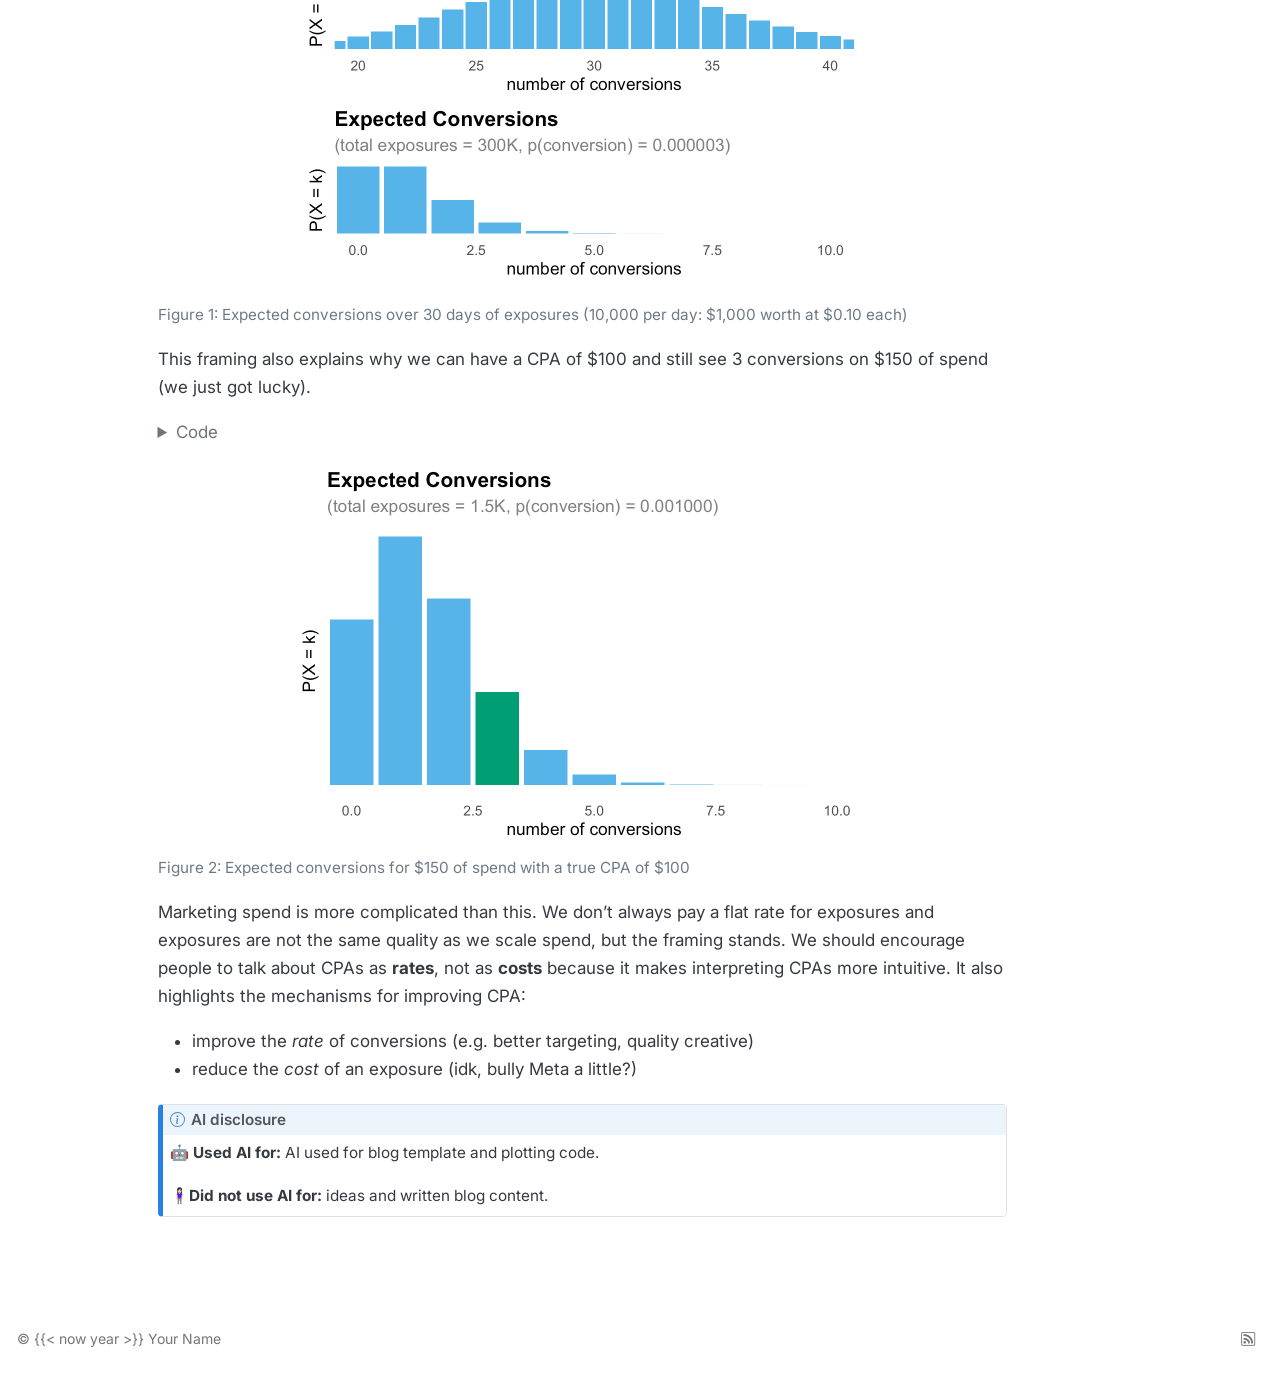
==== commit 2c4d5d44: "omg 0 was missing from the plot" ====
--- a/docs/posts/2026-06-13-cpa/index.html
+++ b/docs/posts/2026-06-13-cpa/index.html
@@ -437,7 +437,7 @@
 <span id="cb1-24"><a href="#cb1-24" aria-hidden="true" tabindex="-1"></a>      <span class="at">axis.text.y =</span> <span class="fu">element_blank</span>(),</span>
 <span id="cb1-25"><a href="#cb1-25" aria-hidden="true" tabindex="-1"></a>      <span class="at">axis.ticks.y =</span> <span class="fu">element_blank</span>()</span>
 <span id="cb1-26"><a href="#cb1-26" aria-hidden="true" tabindex="-1"></a>    ) <span class="sc">+</span> </span>
-<span id="cb1-27"><a href="#cb1-27" aria-hidden="true" tabindex="-1"></a>    <span class="fu">xlim</span>(<span class="fu">c</span>(min,max))</span>
+<span id="cb1-27"><a href="#cb1-27" aria-hidden="true" tabindex="-1"></a>    <span class="fu">coord_cartesian</span>(<span class="at">xlim =</span> <span class="fu">c</span>(min, max))</span>
 <span id="cb1-28"><a href="#cb1-28" aria-hidden="true" tabindex="-1"></a>}</span>
 <span id="cb1-29"><a href="#cb1-29" aria-hidden="true" tabindex="-1"></a></span>
 <span id="cb1-30"><a href="#cb1-30" aria-hidden="true" tabindex="-1"></a><span class="co"># example call</span></span>
@@ -490,7 +490,7 @@
 <span id="cb2-26"><a href="#cb2-26" aria-hidden="true" tabindex="-1"></a>      <span class="at">axis.text.y =</span> <span class="fu">element_blank</span>(),</span>
 <span id="cb2-27"><a href="#cb2-27" aria-hidden="true" tabindex="-1"></a>      <span class="at">axis.ticks.y =</span> <span class="fu">element_blank</span>()</span>
 <span id="cb2-28"><a href="#cb2-28" aria-hidden="true" tabindex="-1"></a>    ) <span class="sc">+</span> </span>
-<span id="cb2-29"><a href="#cb2-29" aria-hidden="true" tabindex="-1"></a>    <span class="fu">xlim</span>(<span class="fu">c</span>(min,max))</span>
+<span id="cb2-29"><a href="#cb2-29" aria-hidden="true" tabindex="-1"></a>    <span class="fu">coord_cartesian</span>(<span class="at">xlim =</span> <span class="fu">c</span>(min, max))</span>
 <span id="cb2-30"><a href="#cb2-30" aria-hidden="true" tabindex="-1"></a>}</span>
 <span id="cb2-31"><a href="#cb2-31" aria-hidden="true" tabindex="-1"></a></span>
 <span id="cb2-32"><a href="#cb2-32" aria-hidden="true" tabindex="-1"></a><span class="co"># example call</span></span>
@@ -1063,7 +1063,7 @@
 <span id="cb3-63"><a href="#cb3-63" aria-hidden="true" tabindex="-1"></a>      <span class="at">axis.text.y =</span> <span class="fu">element_blank</span>(),</span>
 <span id="cb3-64"><a href="#cb3-64" aria-hidden="true" tabindex="-1"></a>      <span class="at">axis.ticks.y =</span> <span class="fu">element_blank</span>()</span>
 <span id="cb3-65"><a href="#cb3-65" aria-hidden="true" tabindex="-1"></a>    ) <span class="sc">+</span> </span>
-<span id="cb3-66"><a href="#cb3-66" aria-hidden="true" tabindex="-1"></a>    <span class="fu">xlim</span>(<span class="fu">c</span>(min,max))</span>
+<span id="cb3-66"><a href="#cb3-66" aria-hidden="true" tabindex="-1"></a>    <span class="fu">coord_cartesian</span>(<span class="at">xlim =</span> <span class="fu">c</span>(min, max))</span>
 <span id="cb3-67"><a href="#cb3-67" aria-hidden="true" tabindex="-1"></a>}</span>
 <span id="cb3-68"><a href="#cb3-68" aria-hidden="true" tabindex="-1"></a></span>
 <span id="cb3-69"><a href="#cb3-69" aria-hidden="true" tabindex="-1"></a><span class="co"># example call</span></span>
@@ -1109,7 +1109,7 @@
 <span id="cb3-111"><a href="#cb3-111" aria-hidden="true" tabindex="-1"></a>      <span class="at">axis.text.y =</span> <span class="fu">element_blank</span>(),</span>
 <span id="cb3-112"><a href="#cb3-112" aria-hidden="true" tabindex="-1"></a>      <span class="at">axis.ticks.y =</span> <span class="fu">element_blank</span>()</span>
 <span id="cb3-113"><a href="#cb3-113" aria-hidden="true" tabindex="-1"></a>    ) <span class="sc">+</span> </span>
-<span id="cb3-114"><a href="#cb3-114" aria-hidden="true" tabindex="-1"></a>    <span class="fu">xlim</span>(<span class="fu">c</span>(min,max))</span>
+<span id="cb3-114"><a href="#cb3-114" aria-hidden="true" tabindex="-1"></a>    <span class="fu">coord_cartesian</span>(<span class="at">xlim =</span> <span class="fu">c</span>(min, max))</span>
 <span id="cb3-115"><a href="#cb3-115" aria-hidden="true" tabindex="-1"></a>}</span>
 <span id="cb3-116"><a href="#cb3-116" aria-hidden="true" tabindex="-1"></a></span>
 <span id="cb3-117"><a href="#cb3-117" aria-hidden="true" tabindex="-1"></a><span class="co"># example call</span></span>
